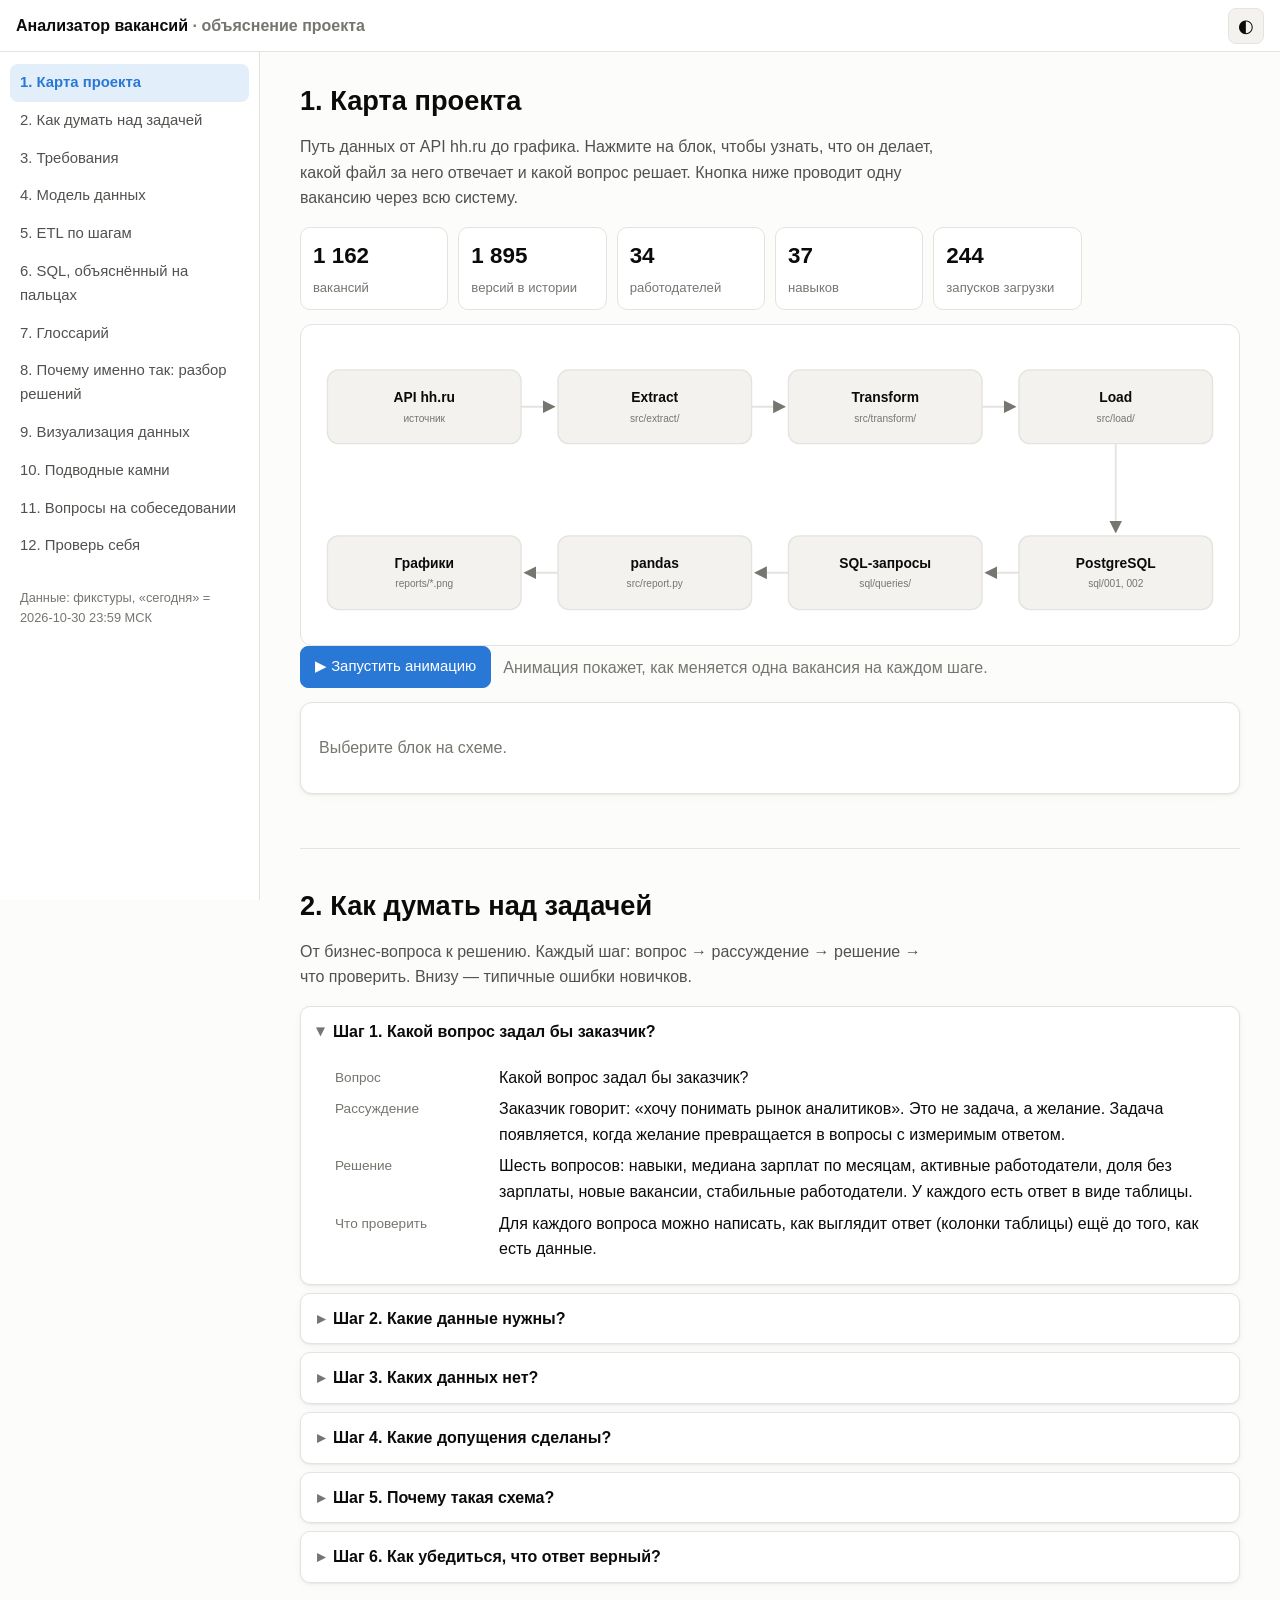
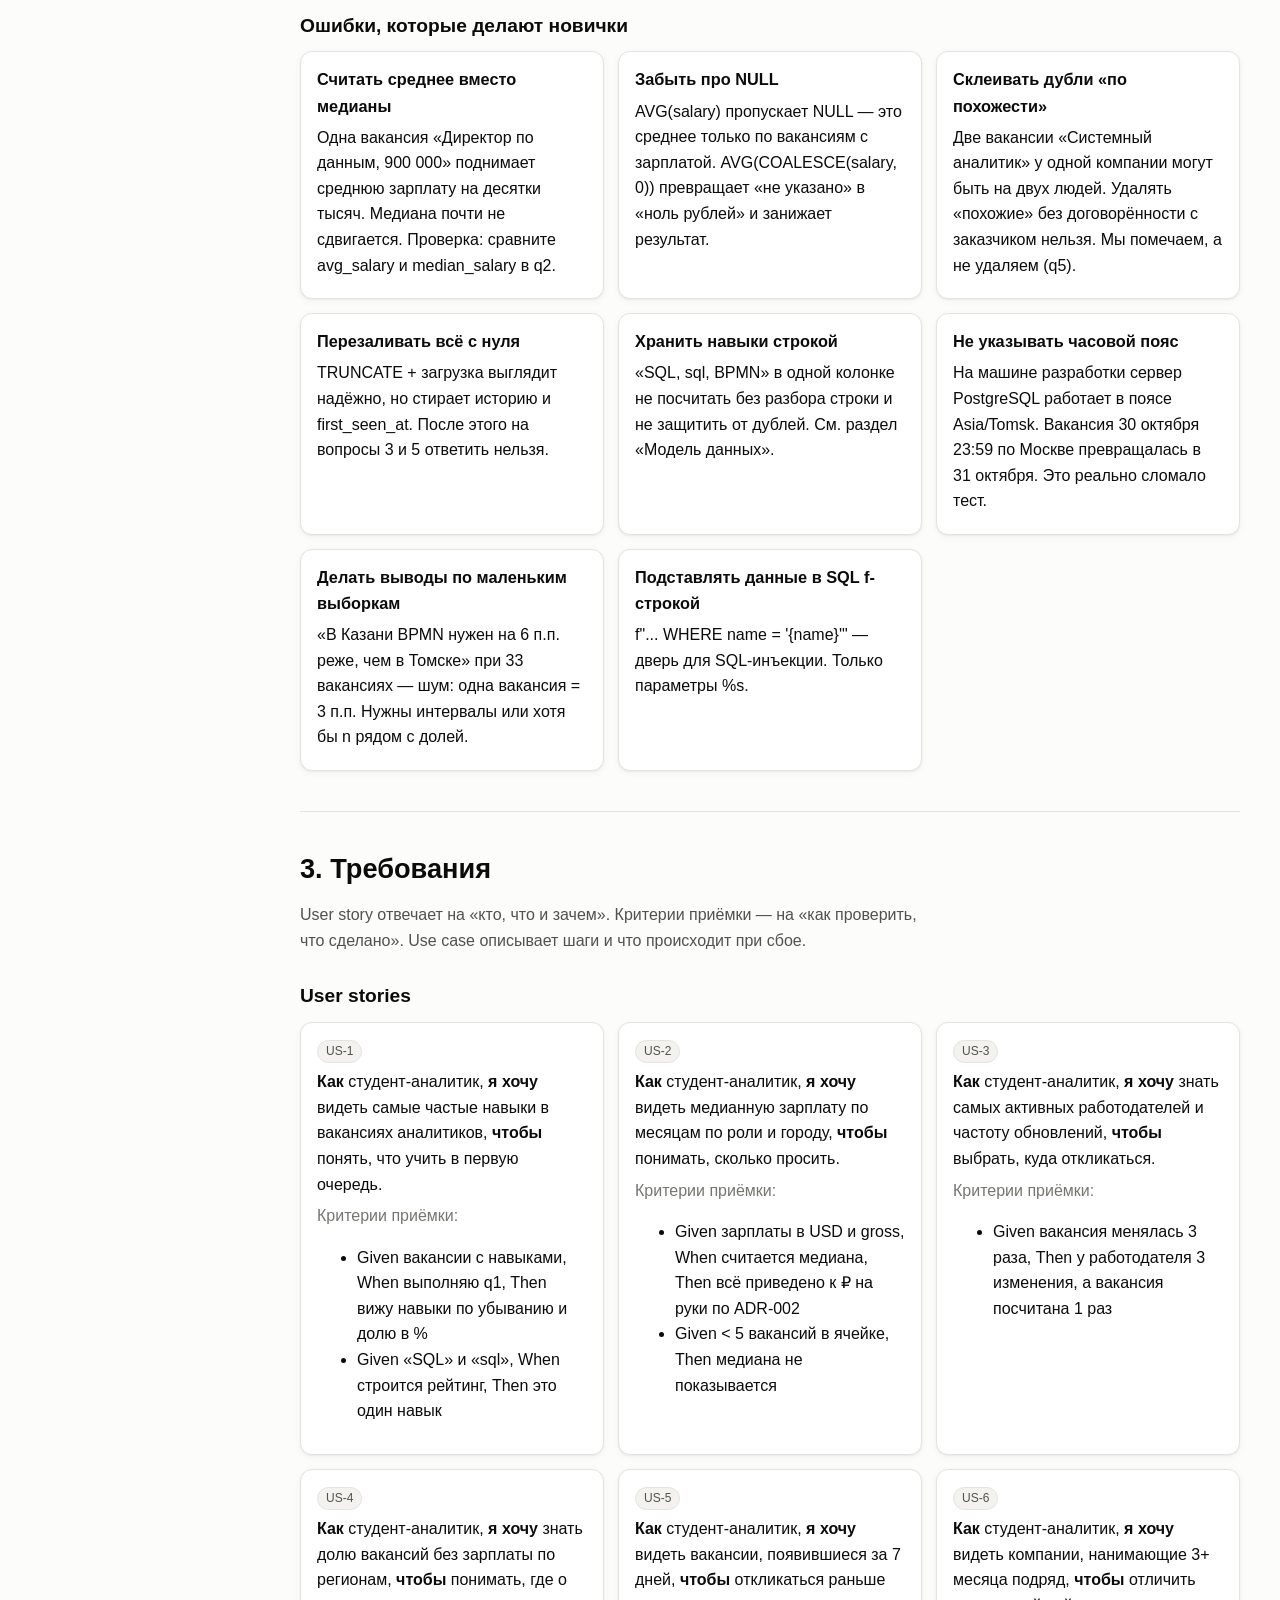
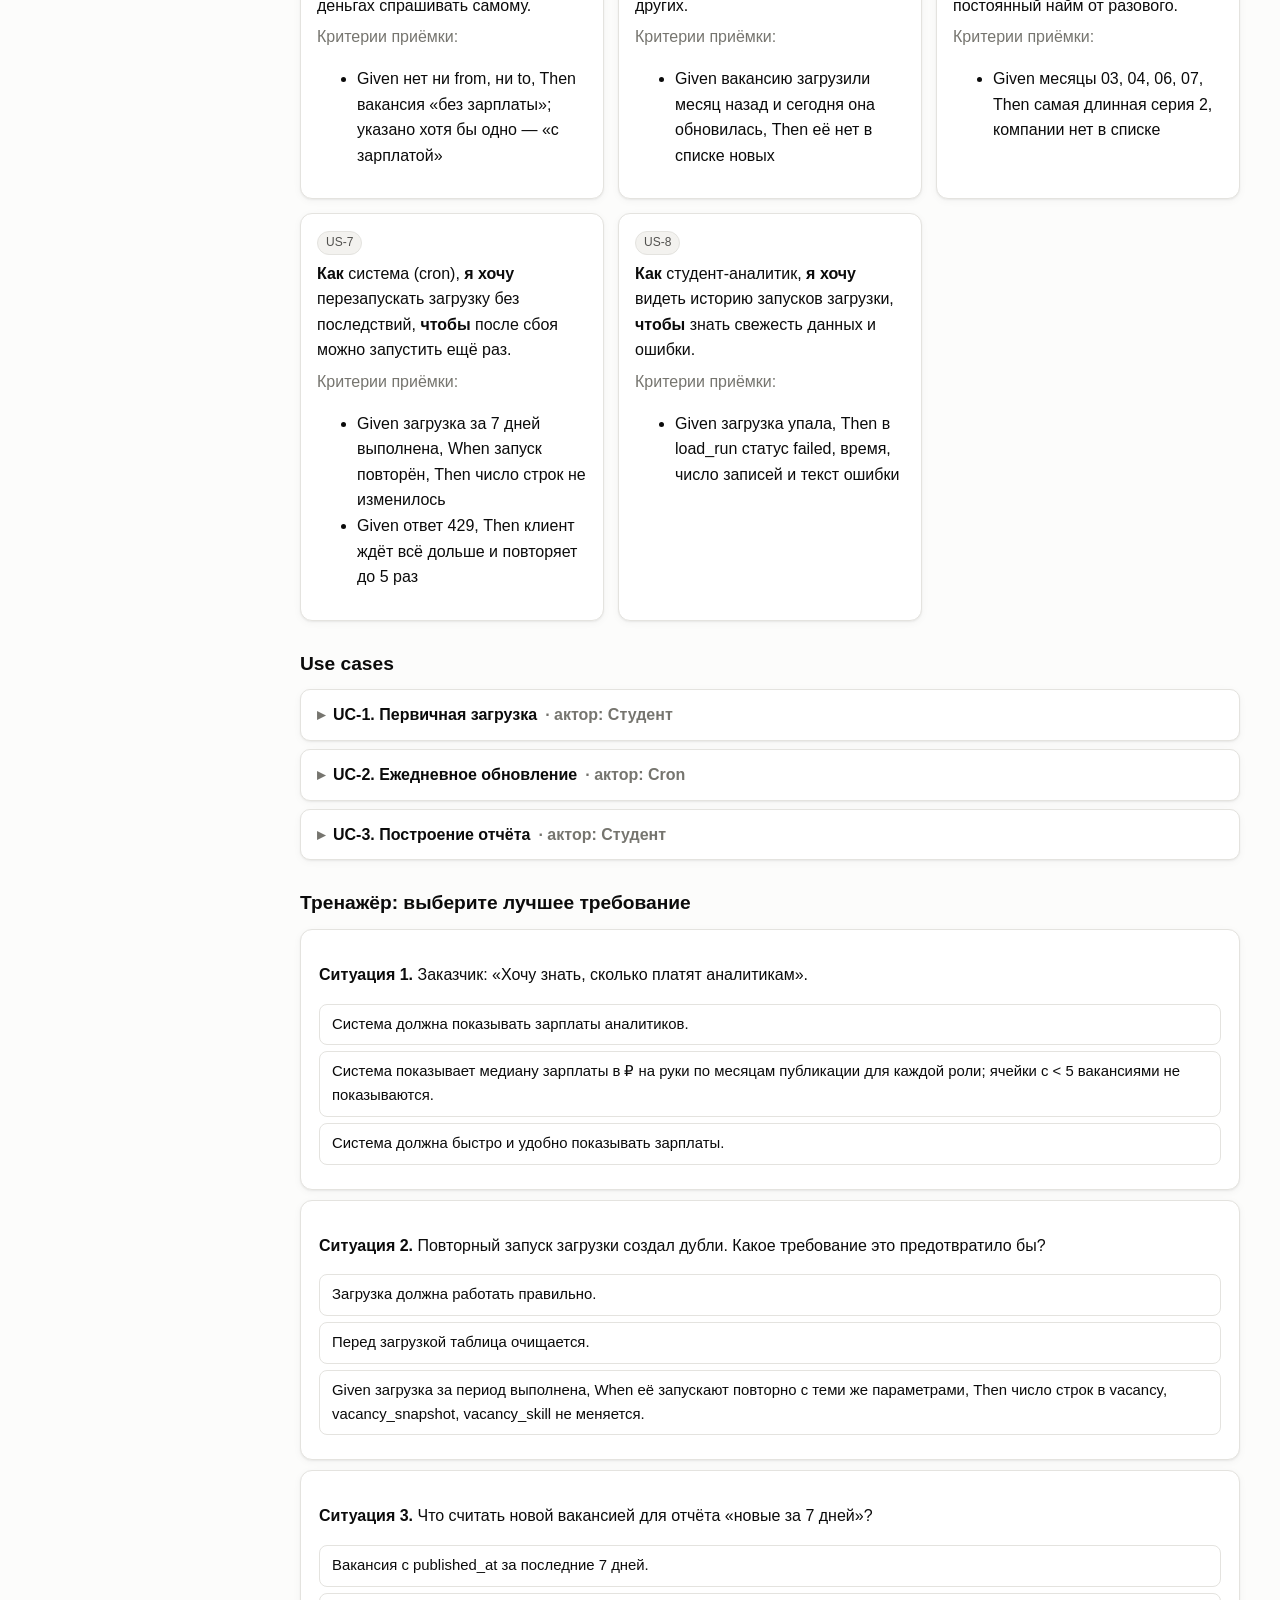
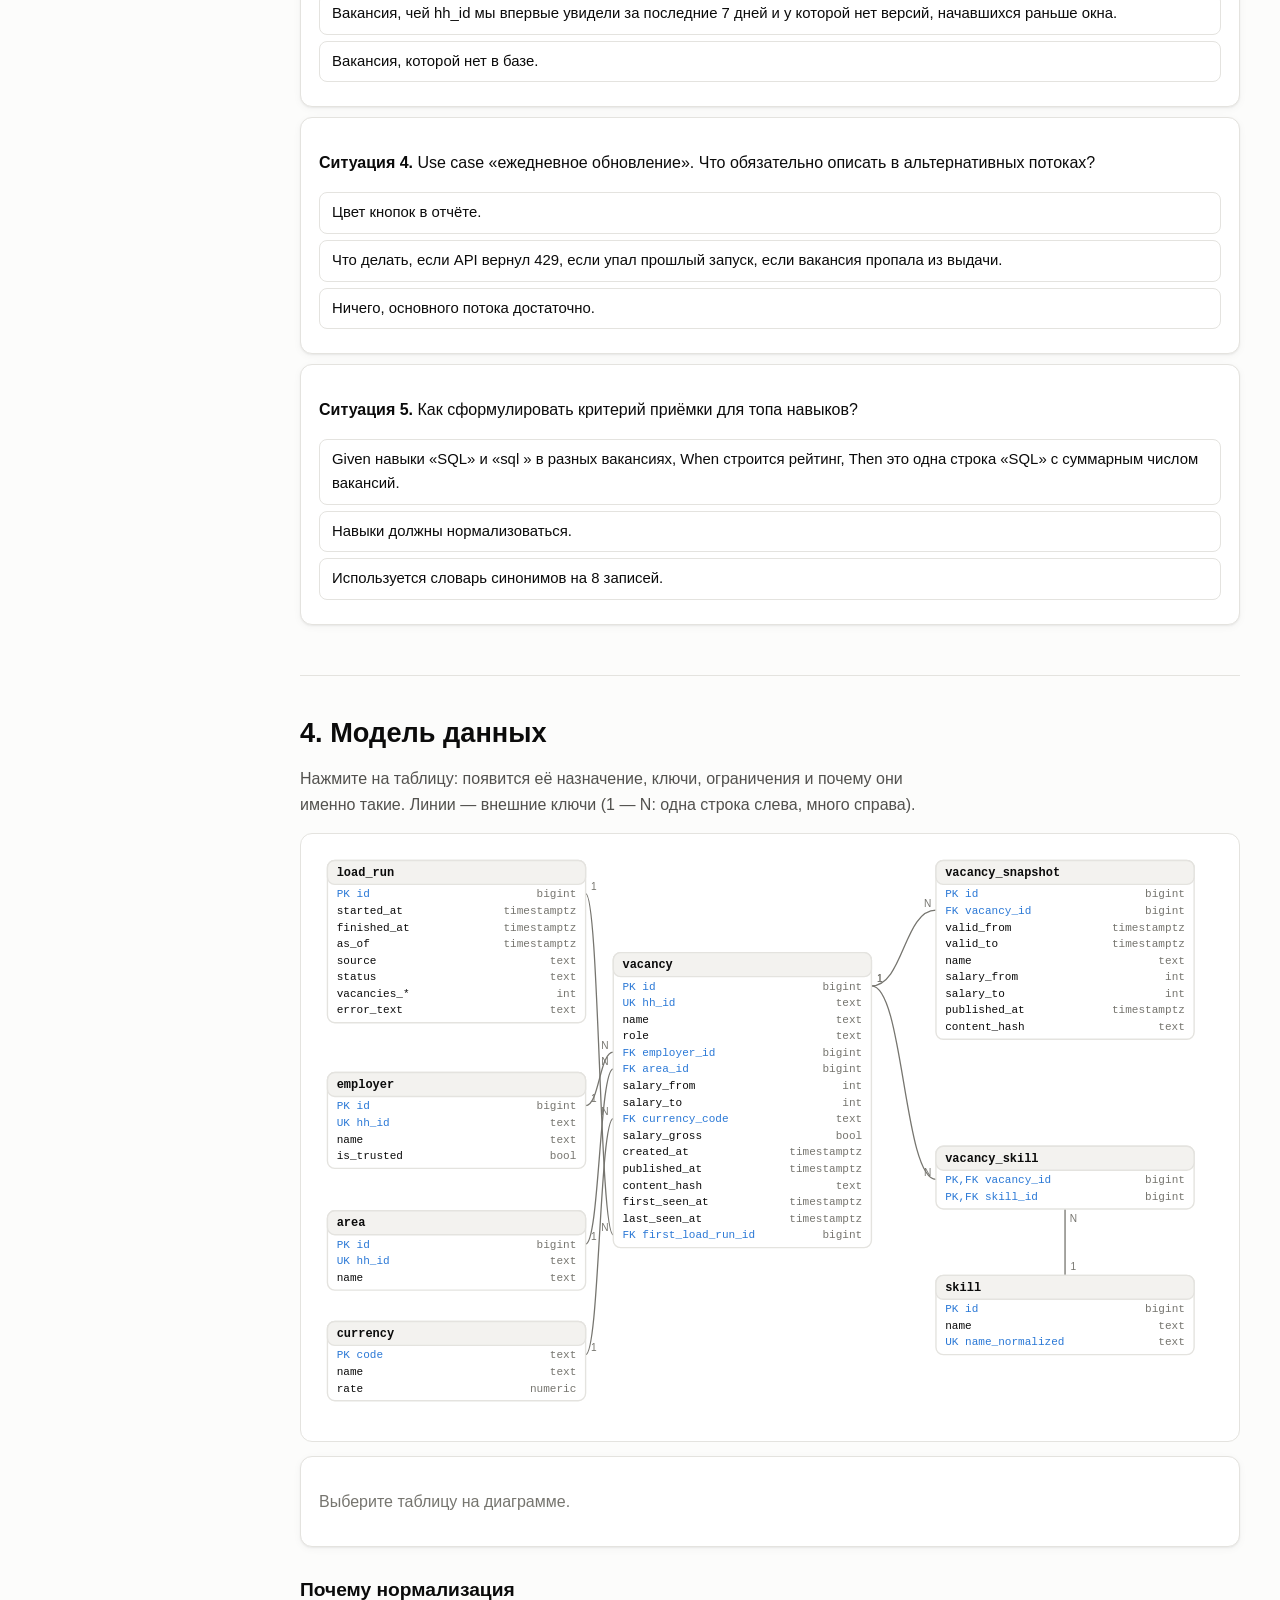
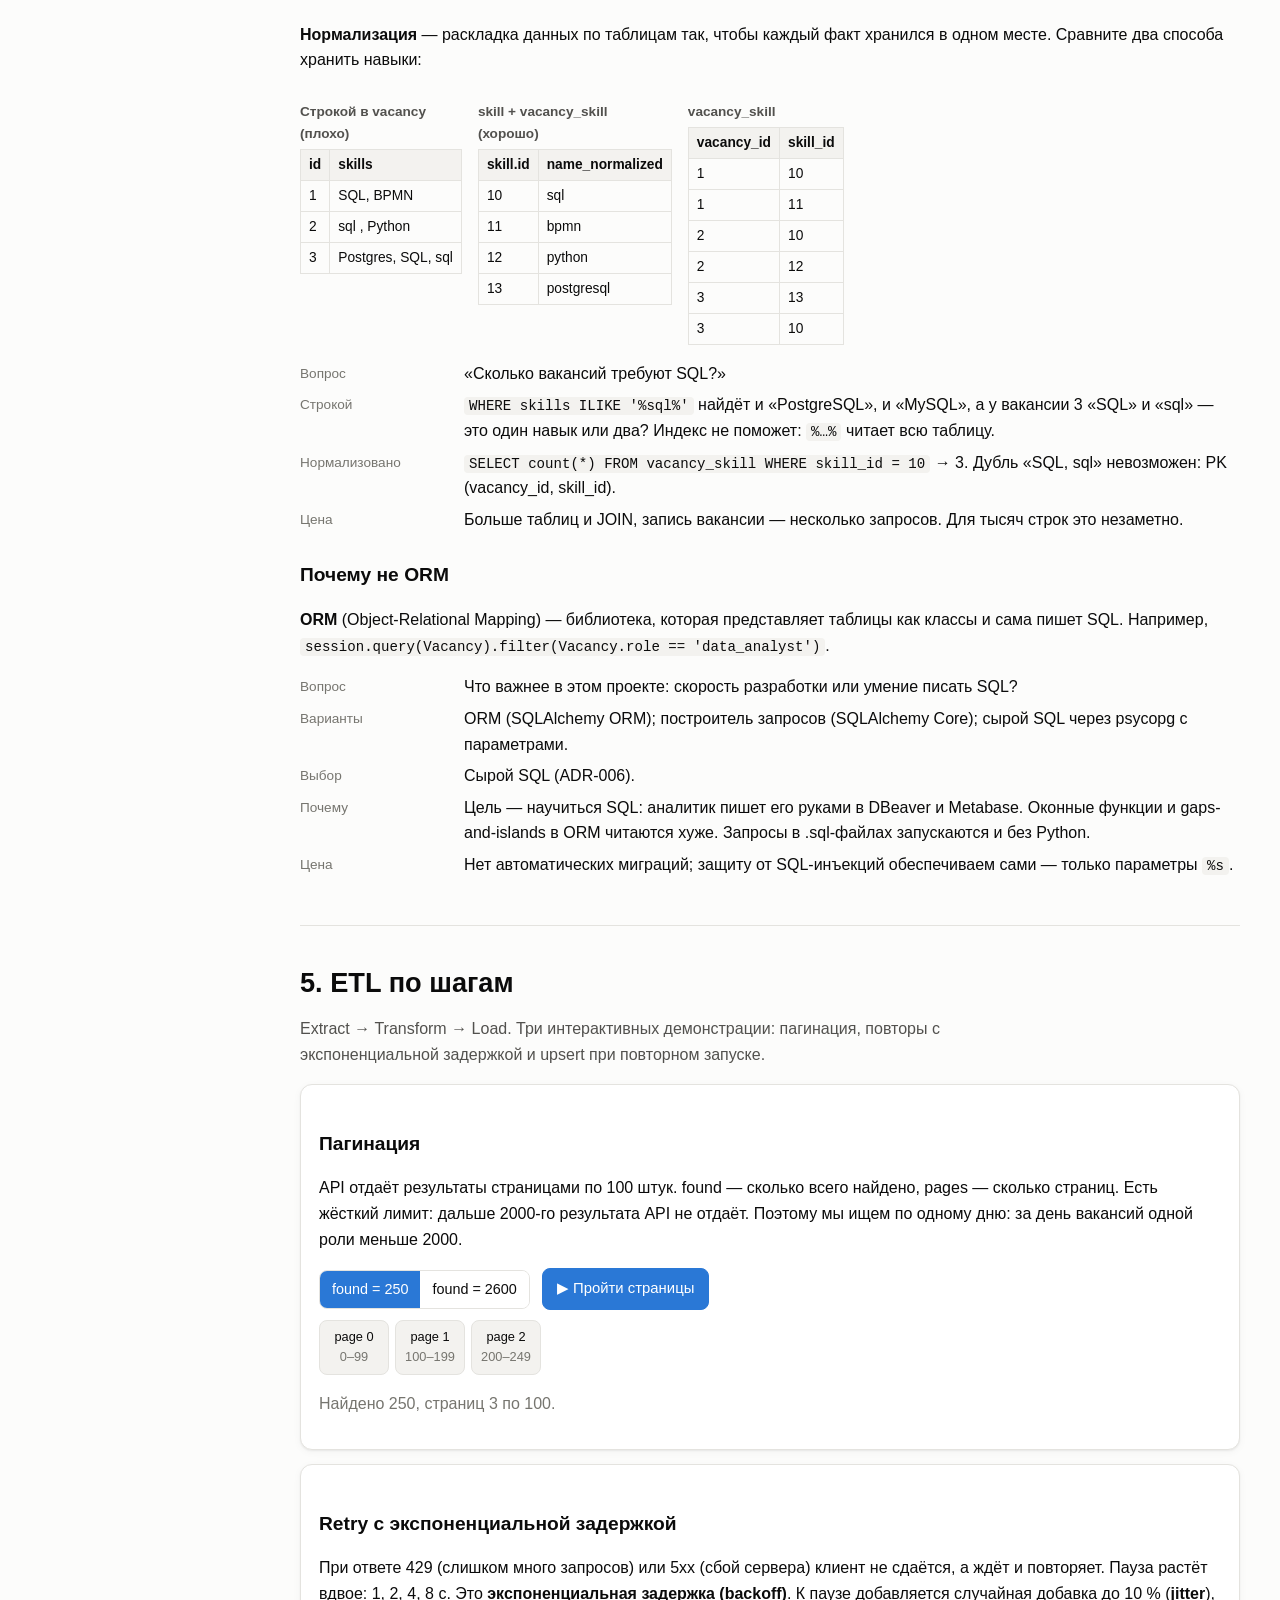
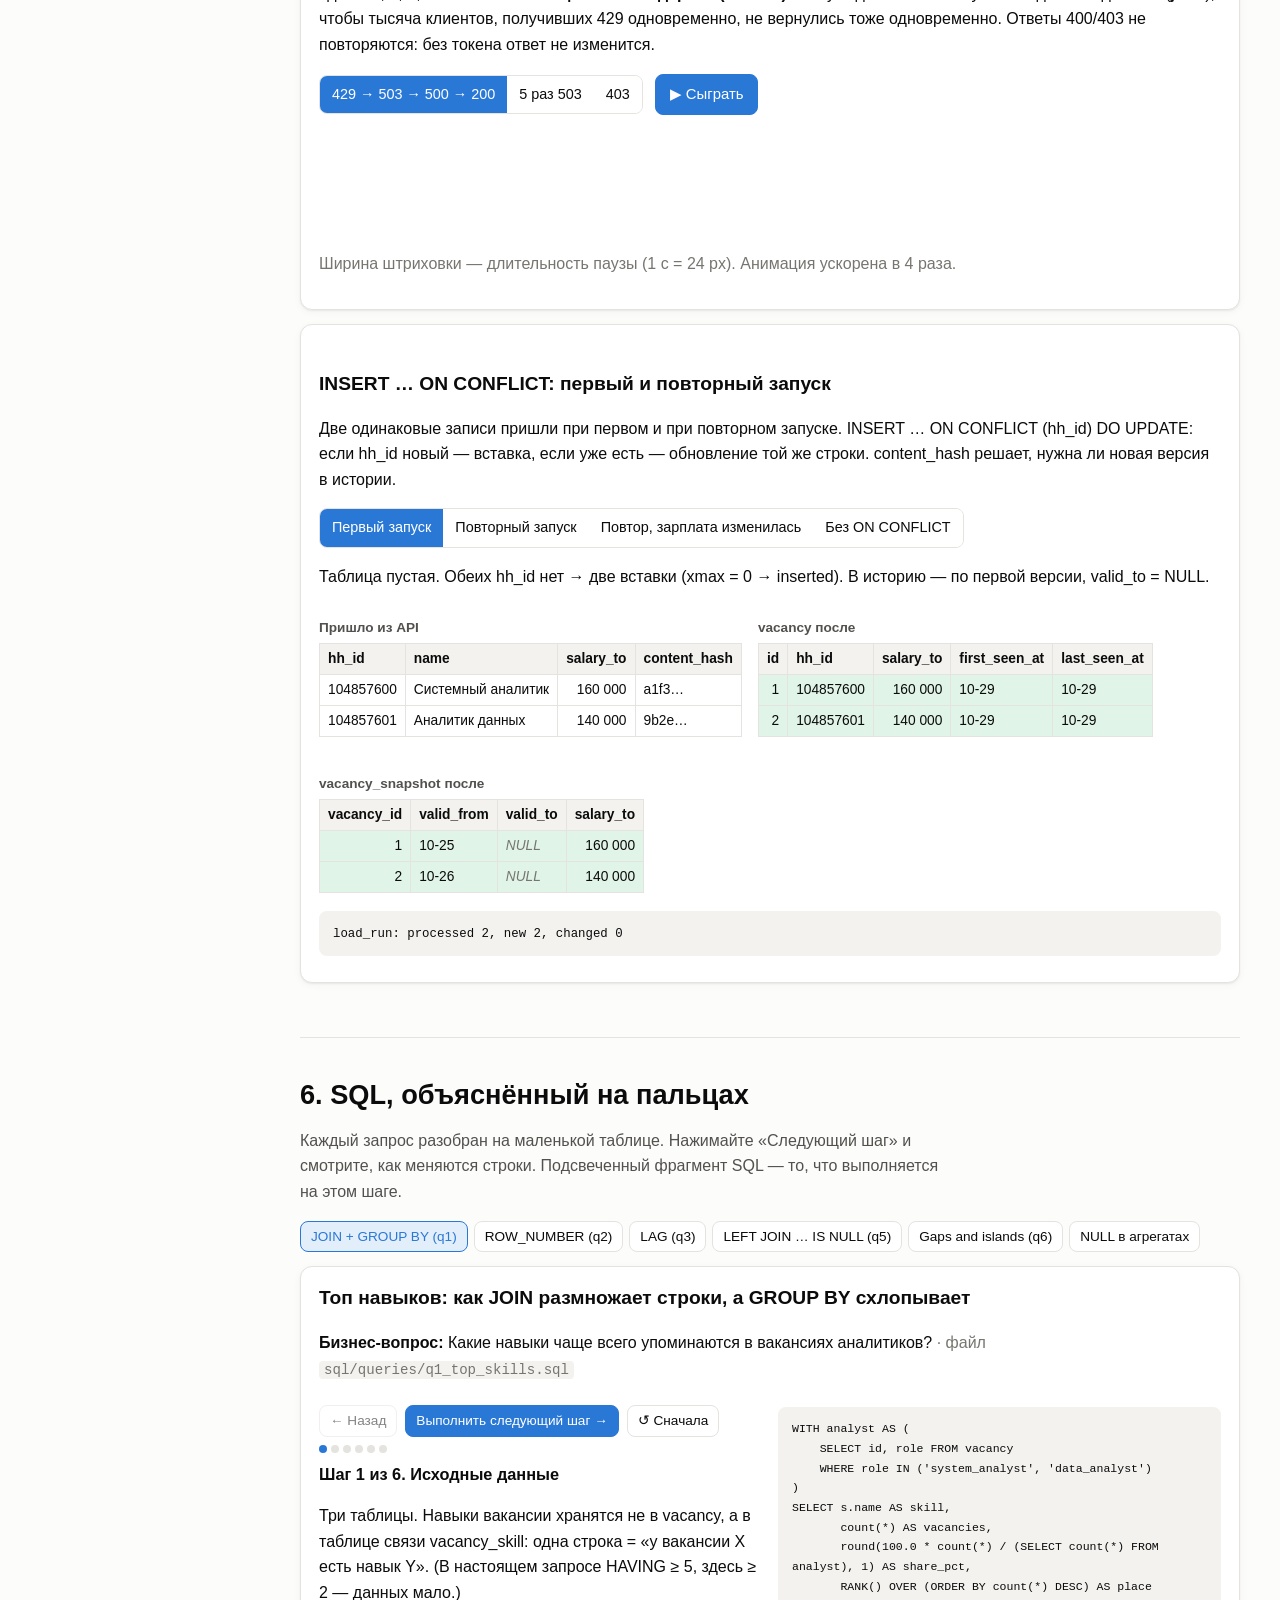
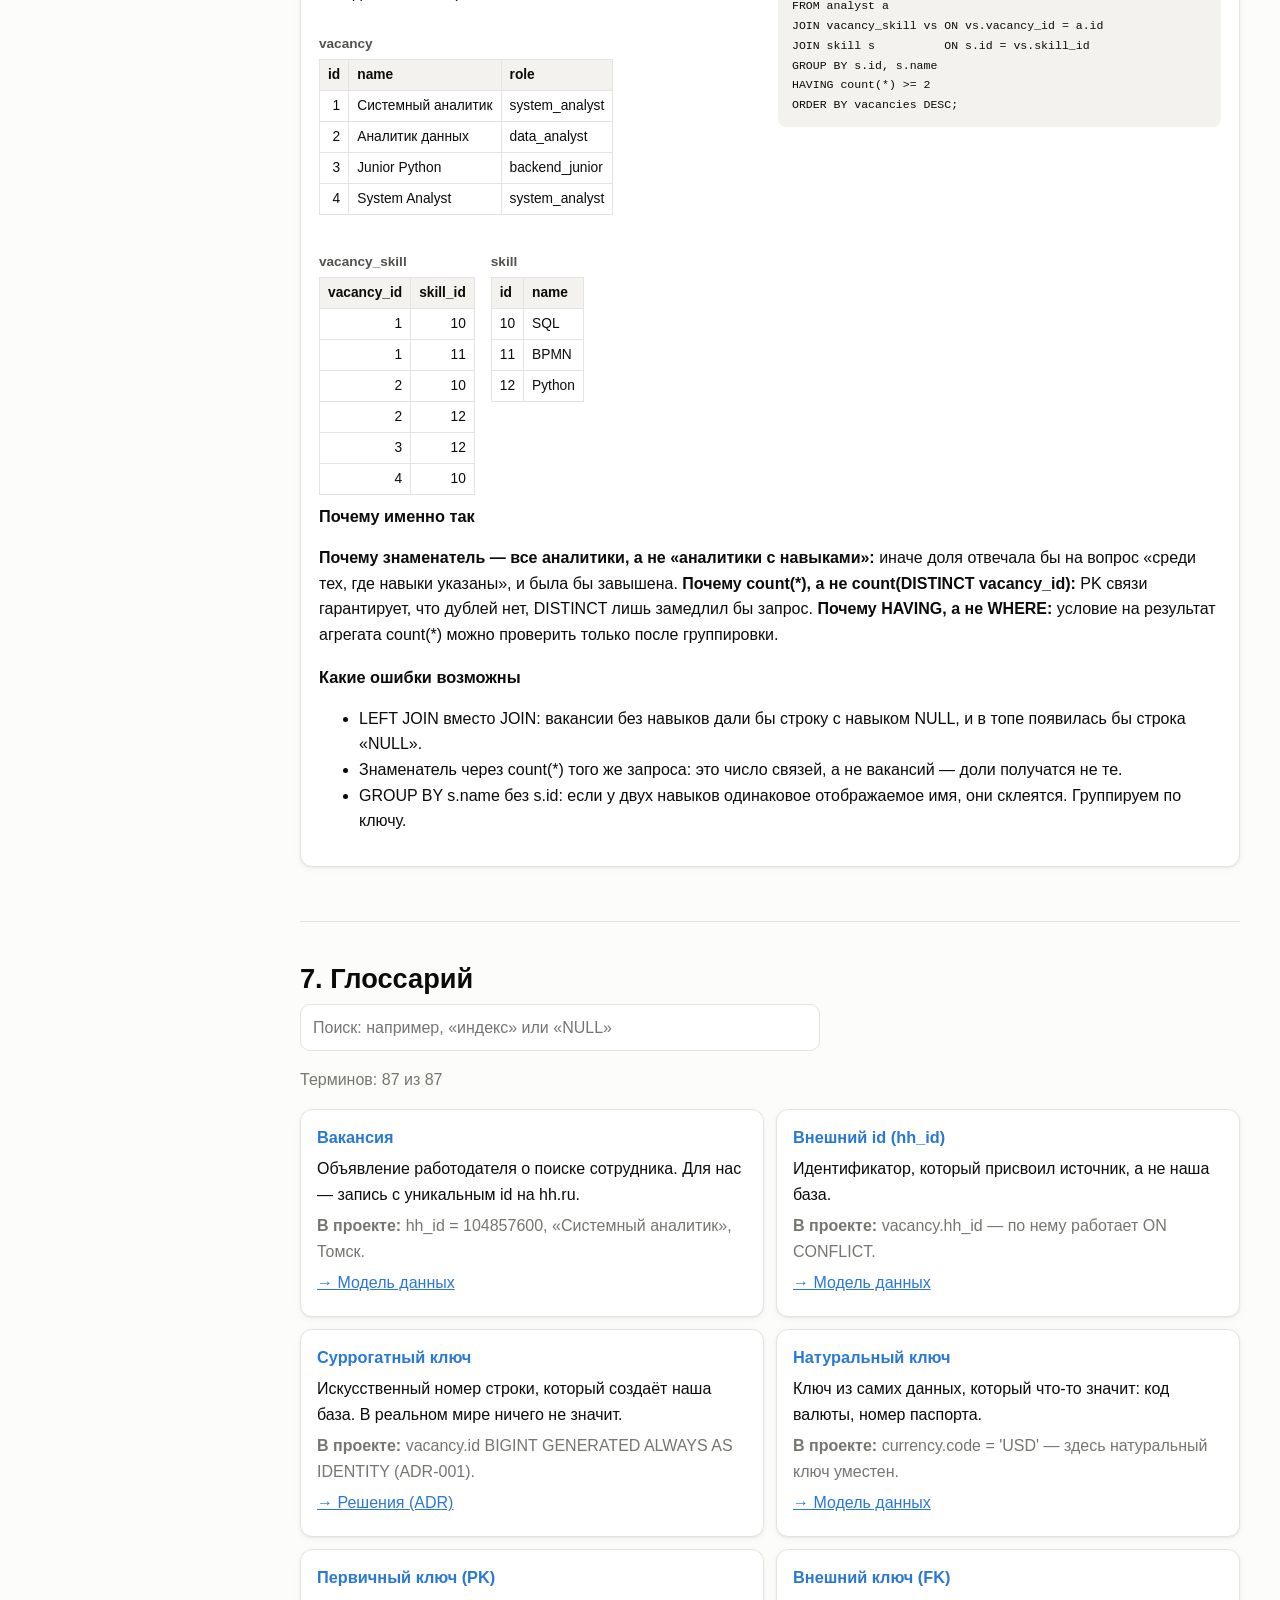
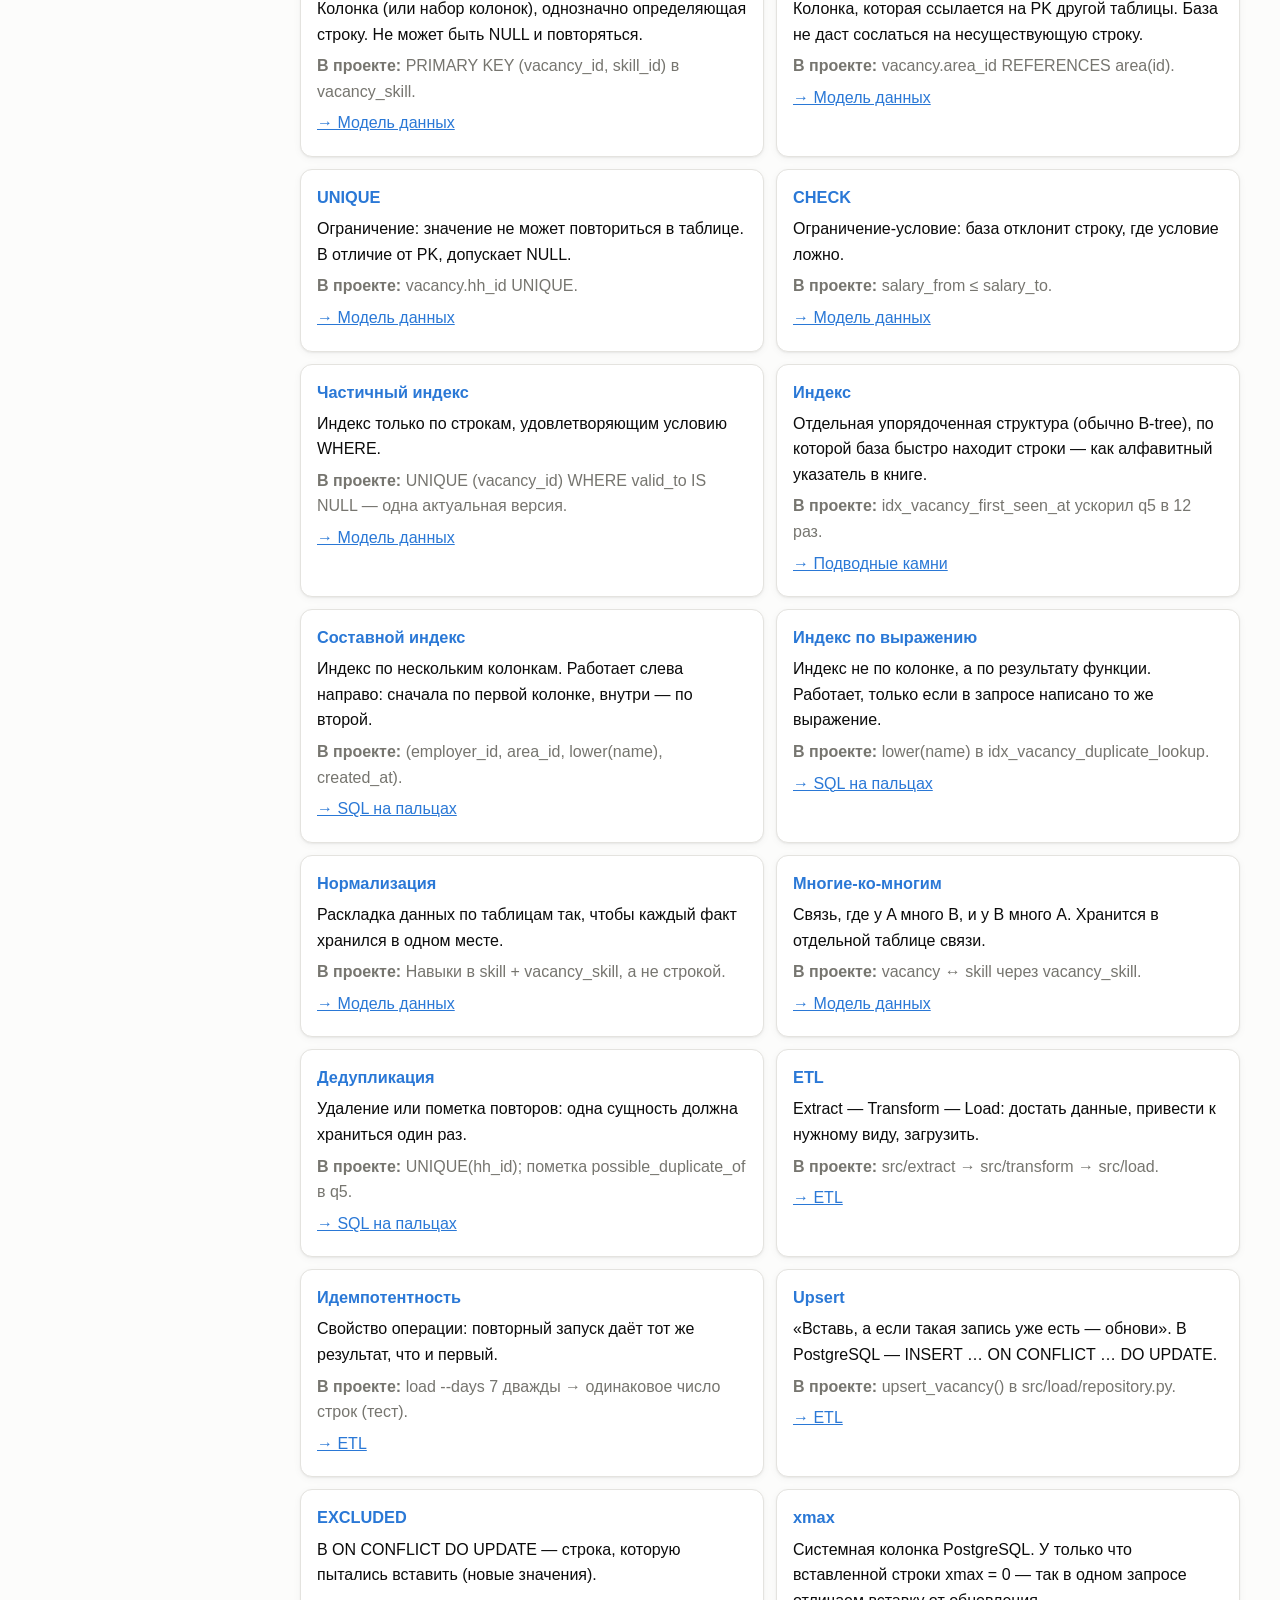
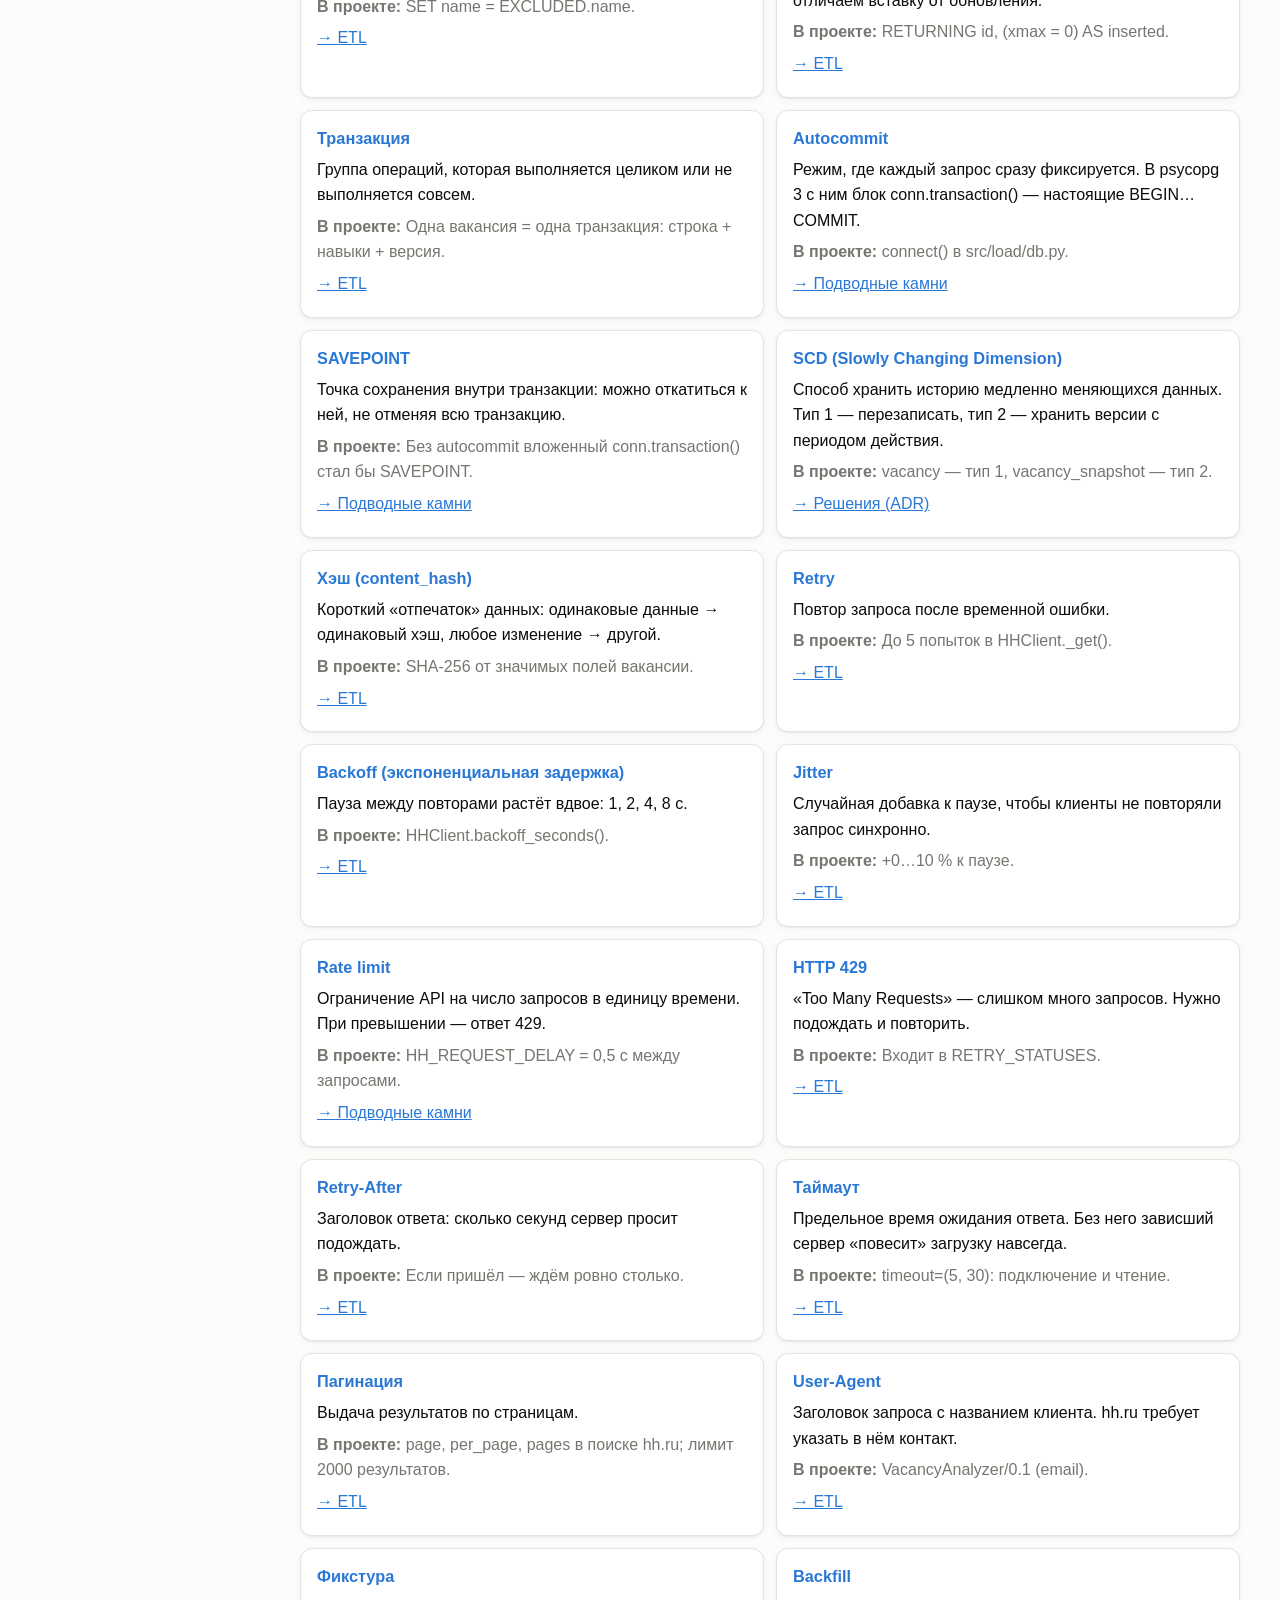
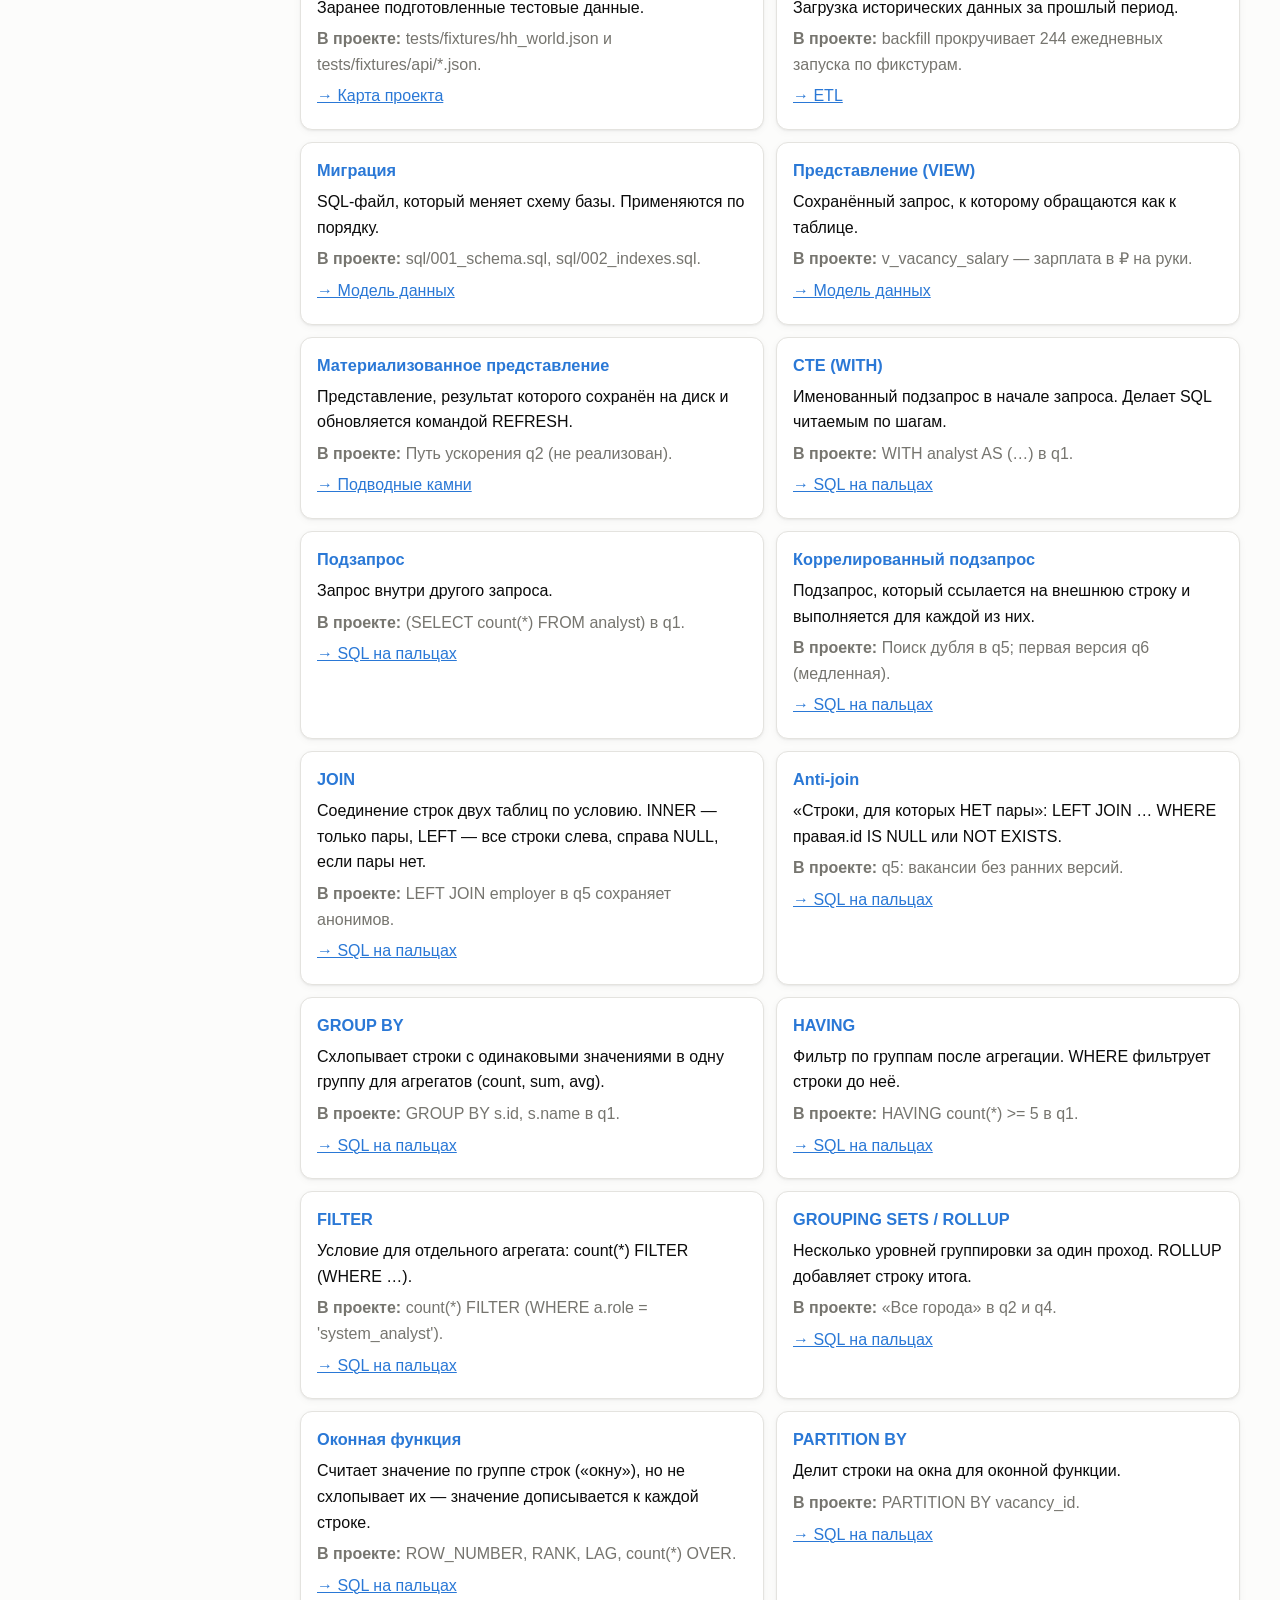
==== index.html @ 85681fe8 "Этап 6: интерактивный сайт-объяснение (12 разделов) и его проверка через Playwright" ====
<!doctype html>
<html lang="ru">
<head>
<meta charset="utf-8">
<meta name="viewport" content="width=device-width, initial-scale=1">
<title>Анализатор вакансий</title>
<meta name="description" content="Интерактивное объяснение учебного проекта: от бизнес-вопроса до SQL и графиков">
<link rel="stylesheet" href="styles.css">
</head>
<body>
<!-- Сайт работает при открытии файла (file://): никаких fetch, модулей и внешних библиотек.
     Скрипты подключены обычными тегами в конце body. -->
<header class="topbar">
  <button class="nav-toggle" id="navToggle" aria-label="Открыть меню" aria-expanded="false">☰</button>
  <div class="brand">Анализатор вакансий <span class="muted">· объяснение проекта</span></div>
  <button class="theme-toggle" id="themeToggle" aria-label="Переключить тему">◐</button>
</header>

<nav class="sidebar" id="sidebar" aria-label="Разделы">
  <ol id="navList"></ol>
  <p class="sidebar-note">Данные: фикстуры, «сегодня» = <span id="asOf">—</span></p>
</nav>

<main id="main">
  <section id="map" class="section">
    <h1>1. Карта проекта</h1>
    <p class="lead">Путь данных от API hh.ru до графика. Нажмите на блок, чтобы узнать, что он делает, какой файл за него отвечает и какой вопрос решает. Кнопка ниже проводит одну вакансию через всю систему.</p>
    <div class="stats" id="stats"></div>
    <div class="map-wrap">
      <svg id="mapSvg" viewBox="0 0 1000 330" role="img" aria-label="Схема потока данных"></svg>
    </div>
    <div class="row gap">
      <button class="btn primary" id="animBtn">▶ Запустить анимацию</button>
      <span class="muted" id="animCaption">Анимация покажет, как меняется одна вакансия на каждом шаге.</span>
    </div>
    <div class="panel" id="mapDetails"><p class="muted">Выберите блок на схеме.</p></div>
  </section>

  <section id="thinking" class="section">
    <h1>2. Как думать над задачей</h1>
    <p class="lead">От бизнес-вопроса к решению. Каждый шаг: вопрос → рассуждение → решение → что проверить. Внизу — типичные ошибки новичков.</p>
    <div id="thinkingSteps"></div>
    <h2>Ошибки, которые делают новички</h2>
    <div id="mistakes" class="cards"></div>
  </section>

  <section id="requirements" class="section">
    <h1>3. Требования</h1>
    <p class="lead">User story отвечает на «кто, что и зачем». Критерии приёмки — на «как проверить, что сделано». Use case описывает шаги и что происходит при сбое.</p>
    <h2>User stories</h2>
    <div id="stories" class="cards"></div>
    <h2>Use cases</h2>
    <div id="usecases"></div>
    <h2>Тренажёр: выберите лучшее требование</h2>
    <div id="reqQuiz"></div>
  </section>

  <section id="model" class="section">
    <h1>4. Модель данных</h1>
    <p class="lead">Нажмите на таблицу: появится её назначение, ключи, ограничения и почему они именно такие. Линии — внешние ключи (1 — N: одна строка слева, много справа).</p>
    <div class="er-wrap"><svg id="erSvg" viewBox="0 0 1000 640" role="img" aria-label="ER-диаграмма"></svg></div>
    <div class="panel" id="erDetails"><p class="muted">Выберите таблицу на диаграмме.</p></div>
    <div id="modelExtra"></div>
  </section>

  <section id="etl" class="section">
    <h1>5. ETL по шагам</h1>
    <p class="lead">Extract → Transform → Load. Три интерактивных демонстрации: пагинация, повторы с экспоненциальной задержкой и upsert при повторном запуске.</p>
    <div id="etlDemos"></div>
  </section>

  <section id="sql" class="section">
    <h1>6. SQL, объяснённый на пальцах</h1>
    <p class="lead">Каждый запрос разобран на маленькой таблице. Нажимайте «Следующий шаг» и смотрите, как меняются строки. Подсвеченный фрагмент SQL — то, что выполняется на этом шаге.</p>
    <div class="tabs" id="sqlTabs" role="tablist"></div>
    <div id="sqlLesson"></div>
  </section>

  <section id="glossary" class="section">
    <h1>7. Глоссарий</h1>
    <input type="search" id="glossarySearch" class="search" placeholder="Поиск: например, «индекс» или «NULL»" aria-label="Поиск по глоссарию">
    <p class="muted" id="glossaryCount"></p>
    <div id="glossaryList" class="glossary"></div>
  </section>

  <section id="decisions" class="section">
    <h1>8. Почему именно так: разбор решений</h1>
    <p class="lead">Все ADR (Architecture Decision Record) проекта. Кнопка «Альтернатива» показывает, что было бы при другом выборе.</p>
    <div id="adrList"></div>
  </section>

  <section id="charts" class="section">
    <h1>9. Визуализация данных</h1>
    <p class="lead">Графики нарисованы вручную в SVG по результатам SQL-запросов (файл <code>data.js</code>). Наведите курсор на элемент, чтобы увидеть точное значение.</p>
    <div id="chartList"></div>
  </section>

  <section id="pitfalls" class="section">
    <h1>10. Подводные камни</h1>
    <p class="lead">Реальные проблемы этого проекта. Для каждой: как бы её обнаружил аналитик, как проверить и что сделано. Отмеченные «встретилось» — случились во время разработки.</p>
    <div id="pitfallList" class="cards"></div>
  </section>

  <section id="interview" class="section">
    <h1>11. Вопросы на собеседовании</h1>
    <p class="lead">Вопросы, которые вероятно зададут по проекту. Сначала ответьте сами вслух, потом раскройте ответ.</p>
    <div class="row gap wrap" id="interviewFilters"></div>
    <div id="interviewList"></div>
  </section>

  <section id="selfcheck" class="section">
    <h1>12. Проверь себя</h1>
    <p class="lead">Три уровня: термины, рассуждения, задачи на SQL. После ответа — объяснение, почему каждый вариант верен или неверен.</p>
    <div class="score" id="quizScore"></div>
    <div id="quizList"></div>
    <h2>Задачи: напишите запрос</h2>
    <div id="taskList"></div>
  </section>

  <footer class="footer muted">Учебный проект. Данные синтетические (scripts/generate_fixtures.py, seed=42), в формате API hh.ru.</footer>
</main>

<div class="tooltip" id="tooltip" role="tooltip" hidden></div>

<script src="data.js"></script>
<script src="content-1.js"></script>
<script src="content-2.js"></script>
<script src="content-3.js"></script>
<script src="app.js"></script>
</body>
</html>
---- styles.css ----
/* Цвета — токены. Тёмная тема — отдельные значения тех же ролей, а не инверсия. */
:root {
  color-scheme: light;
  --bg: #fcfcfb;
  --surface: #ffffff;
  --surface-2: #f3f2ef;
  --border: #e4e3df;
  --text: #0b0b0b;
  --text-2: #52514e;
  --muted: #76756f;
  --accent: #2a78d6;
  --accent-soft: #e3eefb;
  --s1: #2a78d6;  /* системный аналитик */
  --s2: #eb6834;  /* аналитик данных */
  --s3: #1baf7a;  /* junior backend */
  --good: #0f7a3d;
  --good-soft: #e1f4e8;
  --bad: #c0362c;
  --bad-soft: #fbe4e2;
  --warn-soft: #fff3d6;
  --hl-a: #dcebfc;
  --hl-b: #fde3d6;
  --hl-c: #d9f3e8;
  --hl-d: #efe6fb;
  --code-bg: #f3f2ef;
  --shadow: 0 1px 2px rgba(0,0,0,.06), 0 2px 8px rgba(0,0,0,.04);
}
@media (prefers-color-scheme: dark) {
  :root:not([data-theme="light"]) {
    color-scheme: dark;
    --bg: #141413; --surface: #1c1c1b; --surface-2: #262624; --border: #3a3936;
    --text: #f0efec; --text-2: #c3c2b7; --muted: #9a998f;
    --accent: #3987e5; --accent-soft: #1d2f47;
    --s1: #3987e5; --s2: #d95926; --s3: #199e70;
    --good: #4cc27c; --good-soft: #17301f; --bad: #ef6b60; --bad-soft: #3a1c1a; --warn-soft: #3a2f12;
    --hl-a: #1d3350; --hl-b: #47271a; --hl-c: #143a2b; --hl-d: #2f2547;
    --code-bg: #232321; --shadow: none;
  }
}
:root[data-theme="dark"] {
  color-scheme: dark;
  --bg: #141413; --surface: #1c1c1b; --surface-2: #262624; --border: #3a3936;
  --text: #f0efec; --text-2: #c3c2b7; --muted: #9a998f;
  --accent: #3987e5; --accent-soft: #1d2f47;
  --s1: #3987e5; --s2: #d95926; --s3: #199e70;
  --good: #4cc27c; --good-soft: #17301f; --bad: #ef6b60; --bad-soft: #3a1c1a; --warn-soft: #3a2f12;
  --hl-a: #1d3350; --hl-b: #47271a; --hl-c: #143a2b; --hl-d: #2f2547;
  --code-bg: #232321; --shadow: none;
}

* { box-sizing: border-box; }
html { scroll-behavior: smooth; scroll-padding-top: 64px; }
body {
  margin: 0; background: var(--bg); color: var(--text);
  font: 16px/1.6 -apple-system, BlinkMacSystemFont, "Segoe UI", Roboto, "Helvetica Neue", Arial, sans-serif;
}
code, pre { font-family: ui-monospace, "SF Mono", Menlo, Consolas, monospace; font-size: .88em; }
code { background: var(--code-bg); padding: 1px 5px; border-radius: 4px; }
pre { background: var(--code-bg); padding: 12px 14px; border-radius: 8px; overflow-x: auto; line-height: 1.5; margin: 10px 0; }
pre code { background: none; padding: 0; }
a { color: var(--accent); }
h1 { font-size: 1.7rem; line-height: 1.25; margin: 0 0 8px; }
h2 { font-size: 1.2rem; margin: 28px 0 10px; }
h3 { font-size: 1.02rem; margin: 0 0 6px; }
.lead { color: var(--text-2); max-width: 72ch; }
.muted { color: var(--muted); }
.row { display: flex; align-items: center; }
.gap { gap: 12px; }
.wrap { flex-wrap: wrap; }

/* Каркас */
.topbar {
  position: fixed; inset: 0 0 auto 0; height: 52px; z-index: 30;
  display: flex; align-items: center; gap: 12px; padding: 0 16px;
  background: var(--surface); border-bottom: 1px solid var(--border);
}
.brand { font-weight: 650; flex: 1; white-space: nowrap; overflow: hidden; text-overflow: ellipsis; }
.nav-toggle, .theme-toggle {
  border: 1px solid var(--border); background: var(--surface-2); color: var(--text);
  border-radius: 8px; width: 36px; height: 36px; cursor: pointer; font-size: 18px;
}
.nav-toggle { display: none; }
.sidebar {
  position: fixed; top: 52px; bottom: 0; left: 0; width: 260px; overflow-y: auto; z-index: 20;
  background: var(--surface); border-right: 1px solid var(--border); padding: 12px 10px;
}
.sidebar ol { list-style: none; margin: 0; padding: 0; }
.sidebar a {
  display: block; padding: 7px 10px; border-radius: 8px; color: var(--text-2);
  text-decoration: none; font-size: .93rem;
}
.sidebar a:hover { background: var(--surface-2); color: var(--text); }
.sidebar a.active { background: var(--accent-soft); color: var(--accent); font-weight: 600; }
.sidebar-note { font-size: .8rem; color: var(--muted); padding: 10px; }
main { margin-left: 260px; padding: 76px 40px 40px; max-width: 1180px; }
.section { padding: 8px 0 40px; border-bottom: 1px solid var(--border); margin-bottom: 32px; }
.footer { padding: 20px 0; font-size: .85rem; }

@media (max-width: 860px) {
  .nav-toggle { display: inline-block; }
  .sidebar { transform: translateX(-100%); transition: transform .2s; width: 280px; box-shadow: var(--shadow); }
  .sidebar.open { transform: none; }
  main { margin-left: 0; padding: 72px 16px 32px; }
  h1 { font-size: 1.4rem; }
}

/* Компоненты */
.btn {
  border: 1px solid var(--border); background: var(--surface); color: var(--text);
  border-radius: 8px; padding: 8px 14px; cursor: pointer; font: inherit; font-size: .93rem;
}
.btn:hover { background: var(--surface-2); }
.btn:disabled { opacity: .5; cursor: default; }
.btn.primary { background: var(--accent); border-color: var(--accent); color: #fff; }
.btn.primary:hover { filter: brightness(1.08); }
.btn.small { padding: 4px 10px; font-size: .85rem; }
.btn.active { background: var(--accent-soft); border-color: var(--accent); color: var(--accent); }
.panel {
  background: var(--surface); border: 1px solid var(--border); border-radius: 12px;
  padding: 16px 18px; margin: 14px 0; box-shadow: var(--shadow);
}
.cards { display: grid; grid-template-columns: repeat(auto-fill, minmax(300px, 1fr)); gap: 14px; }
.card {
  background: var(--surface); border: 1px solid var(--border); border-radius: 12px;
  padding: 14px 16px; box-shadow: var(--shadow); min-width: 0;
}
.card p { margin: 6px 0; }
.tag {
  display: inline-block; font-size: .75rem; padding: 1px 8px; border-radius: 99px;
  background: var(--surface-2); color: var(--text-2); margin-right: 4px; border: 1px solid var(--border);
}
.tag.trap { background: var(--bad-soft); color: var(--bad); border-color: transparent; }
.tag.met { background: var(--warn-soft); color: var(--text); border-color: transparent; }
.stats { display: grid; grid-template-columns: repeat(auto-fill, minmax(140px, 1fr)); gap: 10px; margin: 14px 0; }
.stat { background: var(--surface); border: 1px solid var(--border); border-radius: 10px; padding: 10px 12px; }
.stat b { display: block; font-size: 1.4rem; }
.stat span { color: var(--muted); font-size: .82rem; }

/* «Вопрос → варианты → выбор → почему» */
.qvcw { display: grid; grid-template-columns: 150px 1fr; gap: 6px 14px; margin: 8px 0; }
.qvcw dt { color: var(--muted); font-size: .85rem; padding-top: 2px; }
.qvcw dd { margin: 0; }
@media (max-width: 600px) { .qvcw { grid-template-columns: 1fr; } .qvcw dt { padding-top: 6px; } }

details.acc {
  background: var(--surface); border: 1px solid var(--border); border-radius: 10px;
  margin: 8px 0; box-shadow: var(--shadow);
}
details.acc > summary {
  cursor: pointer; padding: 12px 16px; font-weight: 600; list-style: none; display: flex; gap: 8px; align-items: baseline;
}
details.acc > summary::-webkit-details-marker { display: none; }
details.acc > summary::before { content: "▸"; color: var(--muted); transition: transform .15s; }
details.acc[open] > summary::before { transform: rotate(90deg); }
details.acc > .acc-body { padding: 0 16px 14px 34px; }

/* Схемы */
.map-wrap, .er-wrap { background: var(--surface); border: 1px solid var(--border); border-radius: 12px; padding: 8px; overflow-x: auto; }
.map-wrap svg { min-width: 640px; width: 100%; height: auto; display: block; }
.er-wrap svg { min-width: 760px; width: 100%; height: auto; display: block; }
.node rect { fill: var(--surface-2); stroke: var(--border); stroke-width: 1.5; transition: fill .15s; }
.node text { fill: var(--text); font-size: 15px; font-weight: 600; pointer-events: none; }
.node .sub { fill: var(--muted); font-size: 11px; font-weight: 400; }
.node { cursor: pointer; }
.node:hover rect, .node:focus rect { stroke: var(--accent); }
.node.active rect { fill: var(--accent-soft); stroke: var(--accent); stroke-width: 2; }
.node.pulse rect { fill: var(--accent-soft); stroke: var(--accent); }
.edge { stroke: var(--border); stroke-width: 2; fill: none; }
.edge-arrow { fill: var(--muted); }
.packet { fill: var(--s2); stroke: var(--surface); stroke-width: 2; }
.er-table rect.body { fill: var(--surface); stroke: var(--border); stroke-width: 1.5; }
.er-table rect.head { fill: var(--surface-2); stroke: var(--border); stroke-width: 1.5; }
.er-table text { fill: var(--text); font-size: 12px; font-family: ui-monospace, Menlo, monospace; }
.er-table text.title { font-weight: 700; font-size: 13px; }
.er-table text.key { fill: var(--accent); }
.er-table text.type { fill: var(--muted); }
.er-table { cursor: pointer; }
.er-table:hover rect.head, .er-table.active rect.head { fill: var(--accent-soft); stroke: var(--accent); }
.er-table.active rect.body { stroke: var(--accent); }
.er-link { stroke: var(--muted); stroke-width: 1.4; fill: none; }
.er-link.active { stroke: var(--accent); stroke-width: 2.4; }
.er-card { fill: var(--muted); font-size: 11px; }

/* Таблицы данных */
.tbl-wrap { overflow-x: auto; margin: 8px 0; }
table.data { border-collapse: collapse; font-size: .86rem; min-width: 100%; }
table.data caption { text-align: left; font-weight: 600; padding: 4px 0; color: var(--text-2); font-size: .85rem; }
table.data th, table.data td { border: 1px solid var(--border); padding: 4px 8px; text-align: left; white-space: nowrap; }
table.data th { background: var(--surface-2); font-weight: 600; }
table.data td.num { text-align: right; font-variant-numeric: tabular-nums; }
table.data td.null { color: var(--muted); font-style: italic; }
tr.hl-a td { background: var(--hl-a); }
tr.hl-b td { background: var(--hl-b); }
tr.hl-c td { background: var(--hl-c); }
tr.hl-d td { background: var(--hl-d); }
tr.dim td { opacity: .35; text-decoration: line-through; }
tr.new td { background: var(--good-soft); }
tr.upd td { background: var(--warn-soft); }
td.cell-hl { outline: 2px solid var(--accent); outline-offset: -2px; font-weight: 700; }
.tables-row { display: flex; gap: 16px; flex-wrap: wrap; align-items: flex-start; }
.tables-row > .tbl-wrap { flex: 0 1 auto; }

/* SQL-уроки */
.tabs { display: flex; flex-wrap: wrap; gap: 6px; margin: 10px 0 14px; }
.lesson-grid { display: grid; grid-template-columns: minmax(0, 1fr) minmax(0, 1fr); gap: 16px; }
@media (max-width: 1000px) { .lesson-grid { grid-template-columns: minmax(0, 1fr); } }
.sql-code .mark { background: var(--warn-soft); outline: 1px solid var(--s4, #eda100); border-radius: 3px; }
.stepper { display: flex; align-items: center; gap: 8px; flex-wrap: wrap; margin: 8px 0; }
.step-dots { display: flex; gap: 4px; }
.step-dots span { width: 8px; height: 8px; border-radius: 50%; background: var(--border); }
.step-dots span.on { background: var(--accent); }
.step-text { min-height: 3em; }

/* ETL */
.timeline { position: relative; display: flex; gap: 6px; align-items: flex-end; min-height: 120px; padding: 10px 0; overflow-x: auto; }
.tl-item { display: flex; flex-direction: column; align-items: center; gap: 4px; font-size: .78rem; flex: 0 0 auto; }
.tl-req { width: 54px; height: 34px; border-radius: 6px; display: grid; place-items: center; font-weight: 700; color: #fff; }
.tl-req.r429, .tl-req.r503, .tl-req.r500 { background: var(--bad); }
.tl-req.r200 { background: var(--good); }
.tl-wait { height: 10px; background: repeating-linear-gradient(45deg, var(--border), var(--border) 4px, transparent 4px, transparent 8px); border-radius: 4px; align-self: center; }
.pages { display: flex; gap: 6px; flex-wrap: wrap; margin: 10px 0; }
.page-box { width: 70px; padding: 6px; border: 1px solid var(--border); border-radius: 8px; text-align: center; font-size: .8rem; background: var(--surface-2); transition: background .2s; }
.page-box.done { background: var(--good-soft); border-color: var(--good); }
.page-box.cur { background: var(--accent-soft); border-color: var(--accent); }
.page-box.cut { background: var(--bad-soft); border-color: var(--bad); }
.seg { display: inline-flex; border: 1px solid var(--border); border-radius: 8px; overflow: hidden; }
.seg button { border: 0; background: var(--surface); color: var(--text); padding: 7px 12px; cursor: pointer; font: inherit; font-size: .9rem; }
.seg button.on { background: var(--accent); color: #fff; }

/* Глоссарий */
.search { width: 100%; max-width: 520px; padding: 10px 12px; border-radius: 10px; border: 1px solid var(--border); background: var(--surface); color: var(--text); font: inherit; }
.glossary { display: grid; grid-template-columns: repeat(auto-fill, minmax(320px, 1fr)); gap: 12px; margin-top: 10px; }
.glossary .card h3 { color: var(--accent); }
.glossary mark { background: var(--warn-soft); color: inherit; }

/* Тесты */
.quiz { margin: 10px 0; }
.quiz .opts { display: grid; gap: 6px; margin: 8px 0; }
.quiz .opt {
  text-align: left; border: 1px solid var(--border); background: var(--surface); color: var(--text);
  border-radius: 8px; padding: 8px 12px; cursor: pointer; font: inherit; font-size: .93rem;
}
.quiz .opt:hover:not(:disabled) { border-color: var(--accent); }
.quiz .opt.right { background: var(--good-soft); border-color: var(--good); }
.quiz .opt.wrong { background: var(--bad-soft); border-color: var(--bad); }
.quiz .opt:disabled { cursor: default; }
.explain { font-size: .9rem; color: var(--text-2); border-left: 3px solid var(--border); padding-left: 10px; margin: 4px 0; }
.explain.ok { border-color: var(--good); }
.explain.no { border-color: var(--bad); }
.score { position: sticky; top: 60px; z-index: 5; display: inline-block; background: var(--surface); border: 1px solid var(--border); border-radius: 99px; padding: 4px 14px; font-weight: 600; }
.level { font-size: .75rem; text-transform: uppercase; letter-spacing: .04em; color: var(--muted); }

/* Графики */
.chart-card { background: var(--surface); border: 1px solid var(--border); border-radius: 12px; padding: 16px; margin: 16px 0; }
.chart-card svg { width: 100%; height: auto; display: block; overflow: visible; }
.chart-card .axis text, .chart-card text.lbl { fill: var(--text-2); font-size: 11px; }
.chart-card .grid line { stroke: var(--border); stroke-width: 1; }
.chart-card .baseline { stroke: var(--muted); }
.chart-card .hit { fill: transparent; cursor: crosshair; }
.chart-card .bar { fill: var(--s1); }
.chart-card .bar:hover, .chart-card .bar.on { filter: brightness(.85); }
.chart-card .ci { stroke: var(--text); stroke-width: 1.4; }
.chart-card .refline { stroke: var(--muted); stroke-dasharray: 4 4; }
.legend { display: flex; gap: 14px; flex-wrap: wrap; font-size: .85rem; color: var(--text-2); margin: 6px 0; }
.legend i { display: inline-block; width: 12px; height: 12px; border-radius: 3px; margin-right: 6px; vertical-align: -1px; }
.why { display: grid; grid-template-columns: repeat(auto-fit, minmax(220px, 1fr)); gap: 10px; margin-top: 10px; font-size: .9rem; }
.why div { background: var(--surface-2); border-radius: 8px; padding: 8px 10px; }
.why b { display: block; font-size: .78rem; color: var(--muted); font-weight: 600; text-transform: uppercase; letter-spacing: .03em; }
.tooltip {
  position: fixed; z-index: 50; pointer-events: none; background: var(--text); color: var(--bg);
  padding: 6px 9px; border-radius: 6px; font-size: .82rem; max-width: 260px; line-height: 1.4;
}
.view-toggle { float: right; }
.sr-only { position: absolute; width: 1px; height: 1px; overflow: hidden; clip: rect(0 0 0 0); }

/* Узкие экраны: длинные идентификаторы и переключатели переносятся, а не растягивают страницу */
code { overflow-wrap: anywhere; }
pre code { overflow-wrap: normal; }
.seg { flex-wrap: wrap; max-width: 100%; }
.qvcw dd, .qvcw dt { min-width: 0; overflow-wrap: anywhere; }
.chart-card, .panel, .card { min-width: 0; }
/* SQL в уроках переносится по строкам: колонка узкая, горизонтальная прокрутка мешает следить за подсветкой */
.sql-code { white-space: pre-wrap; font-size: .82rem; }
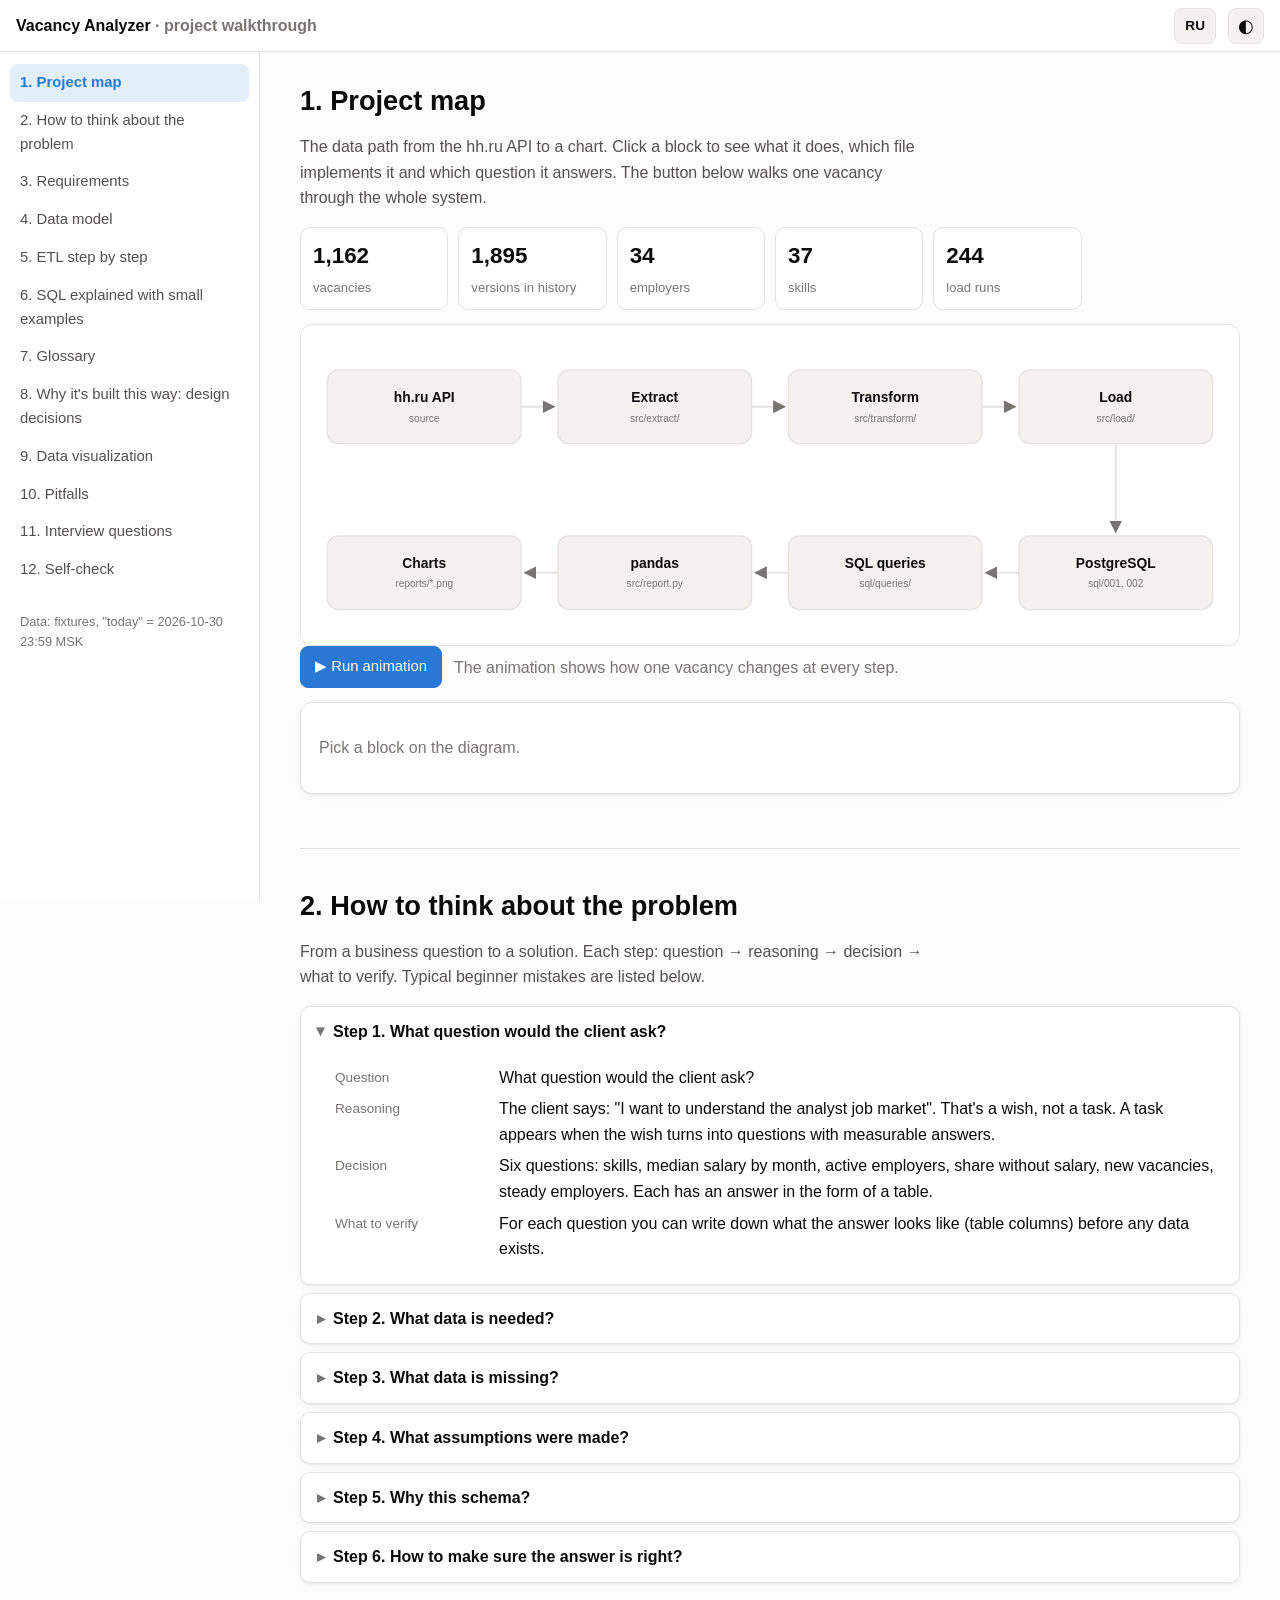
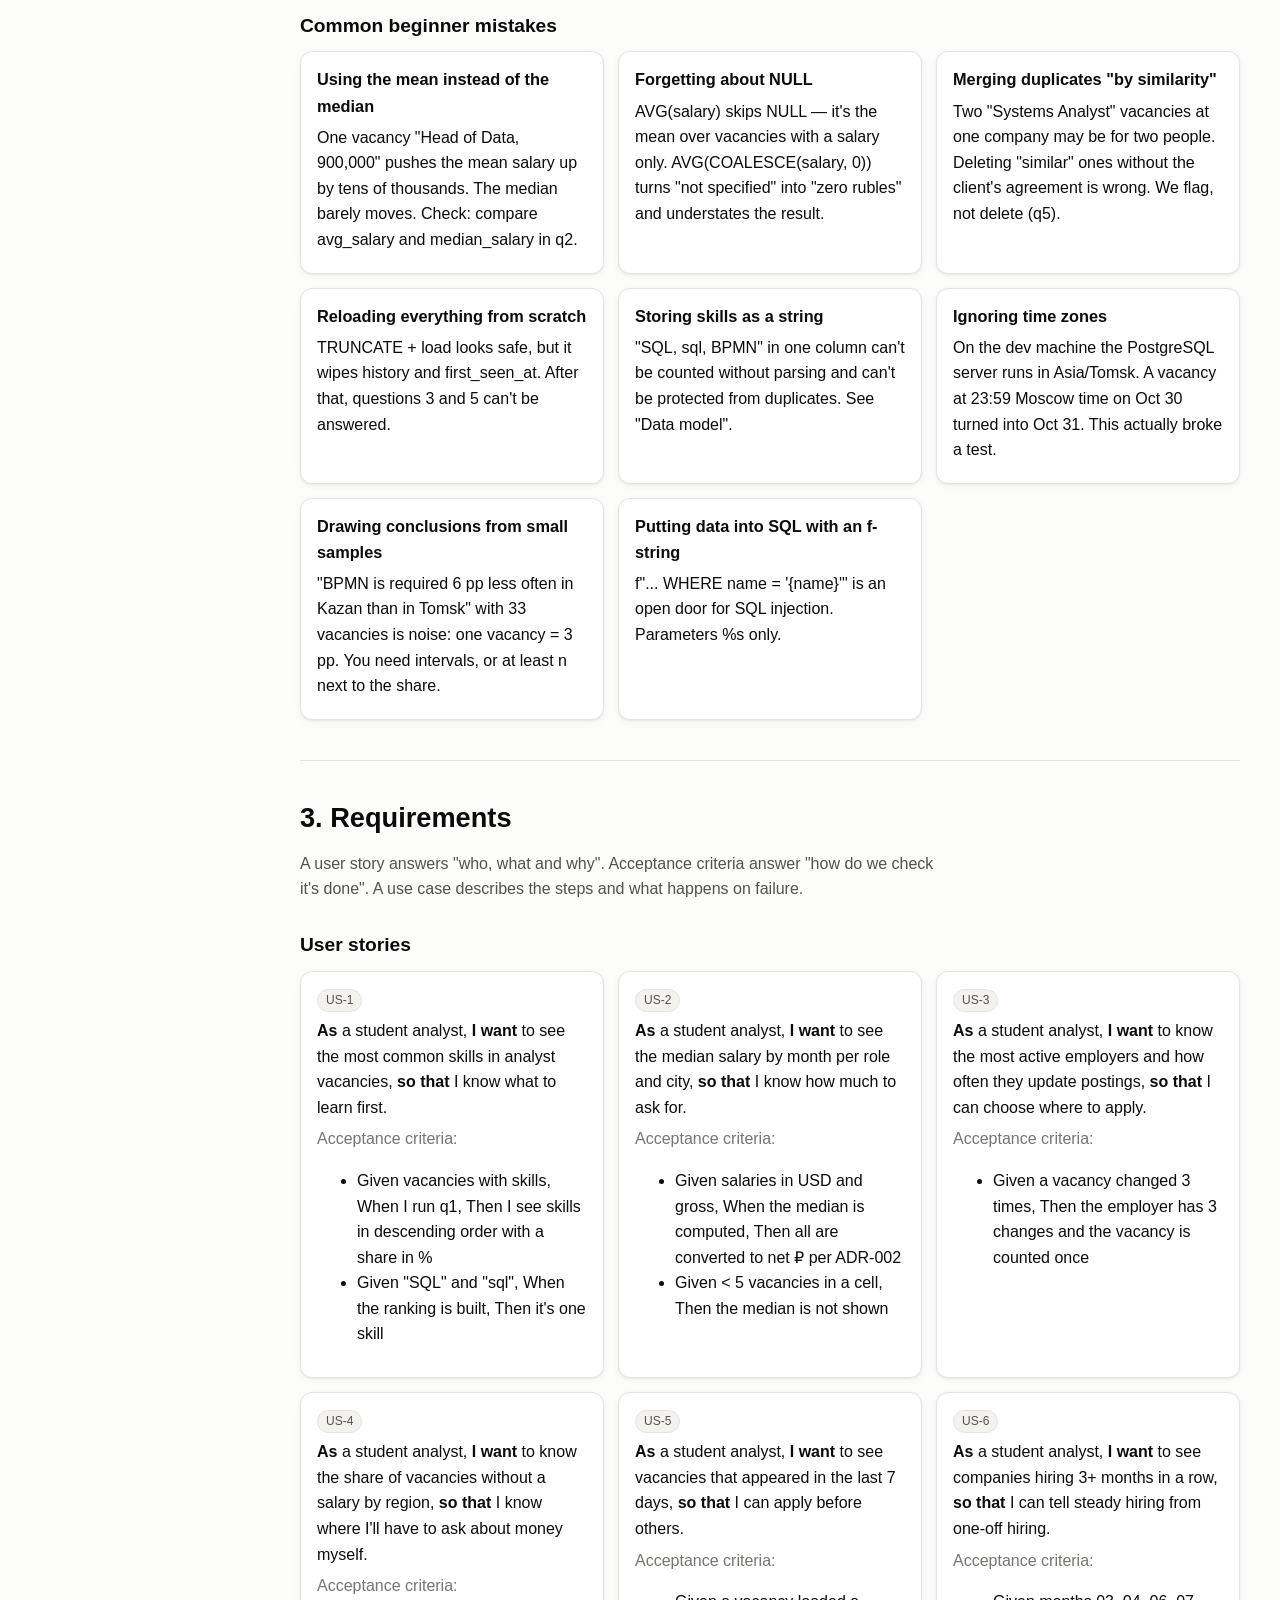
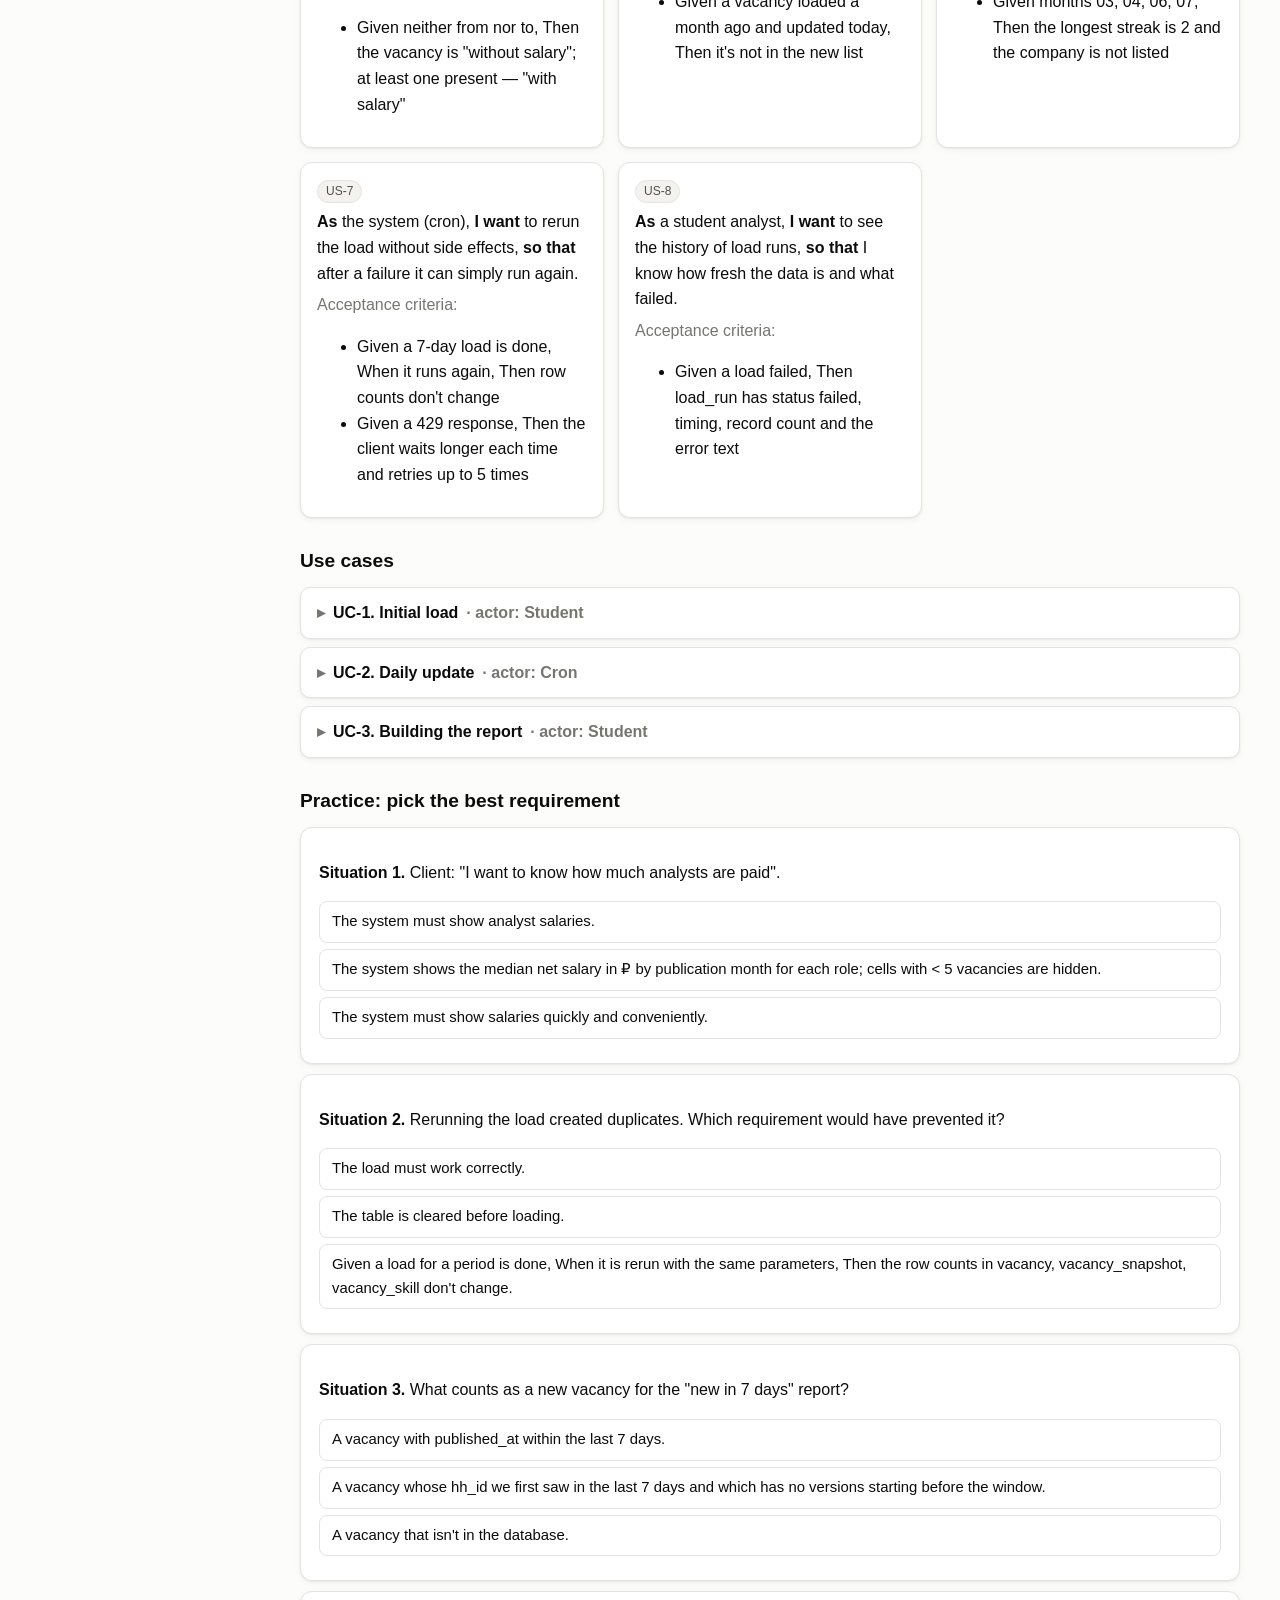
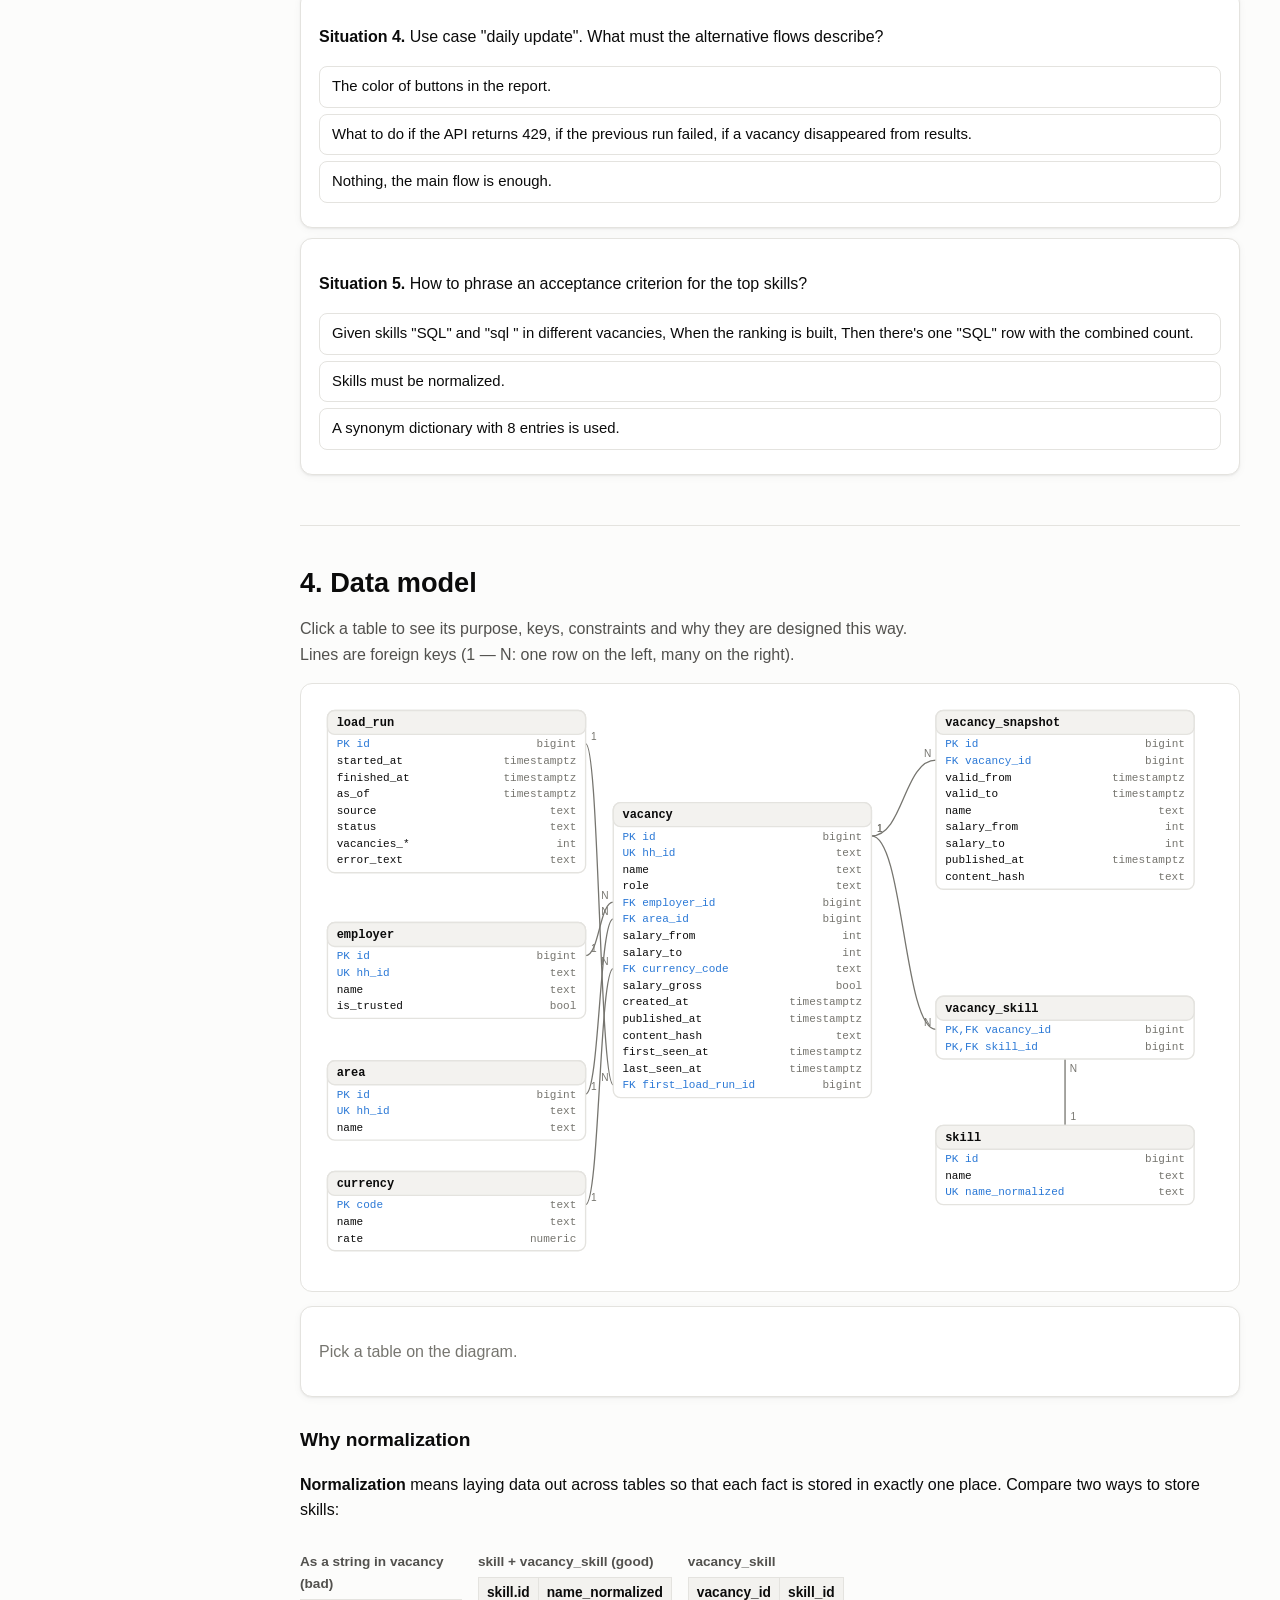
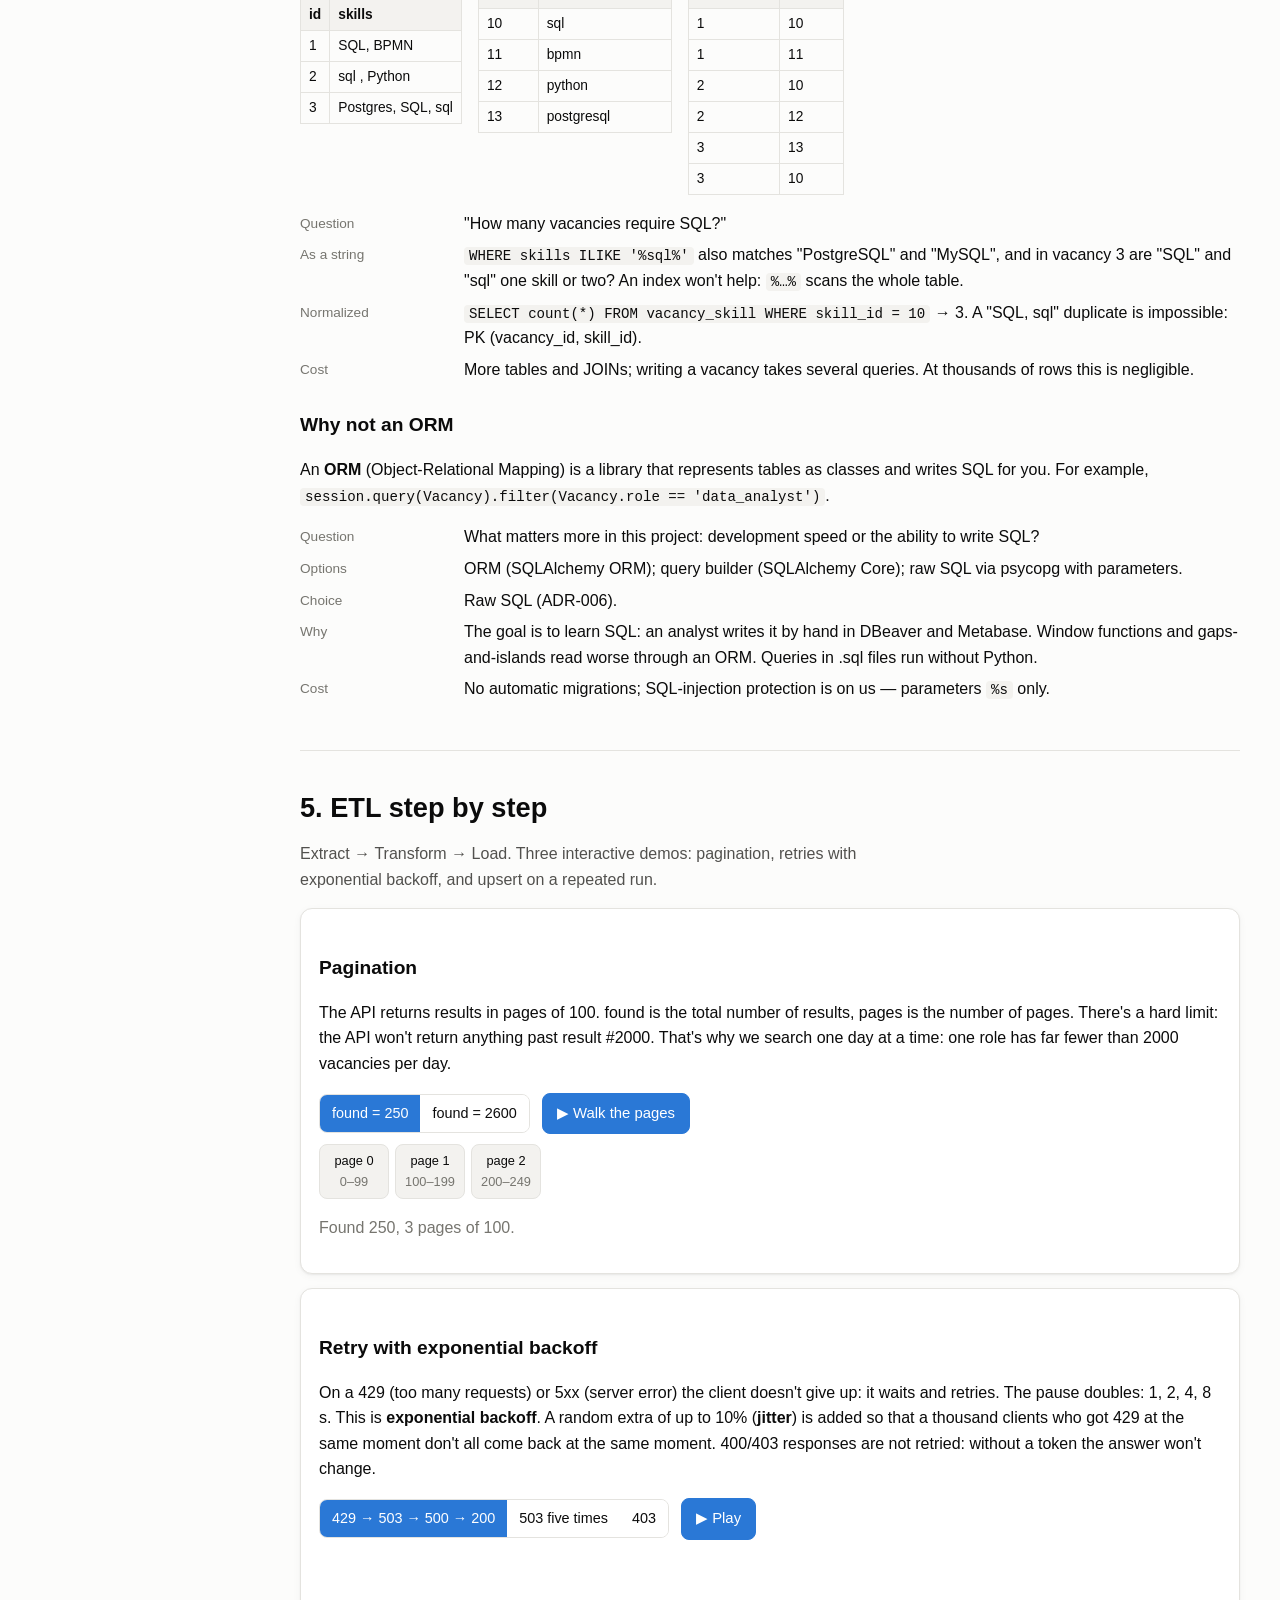
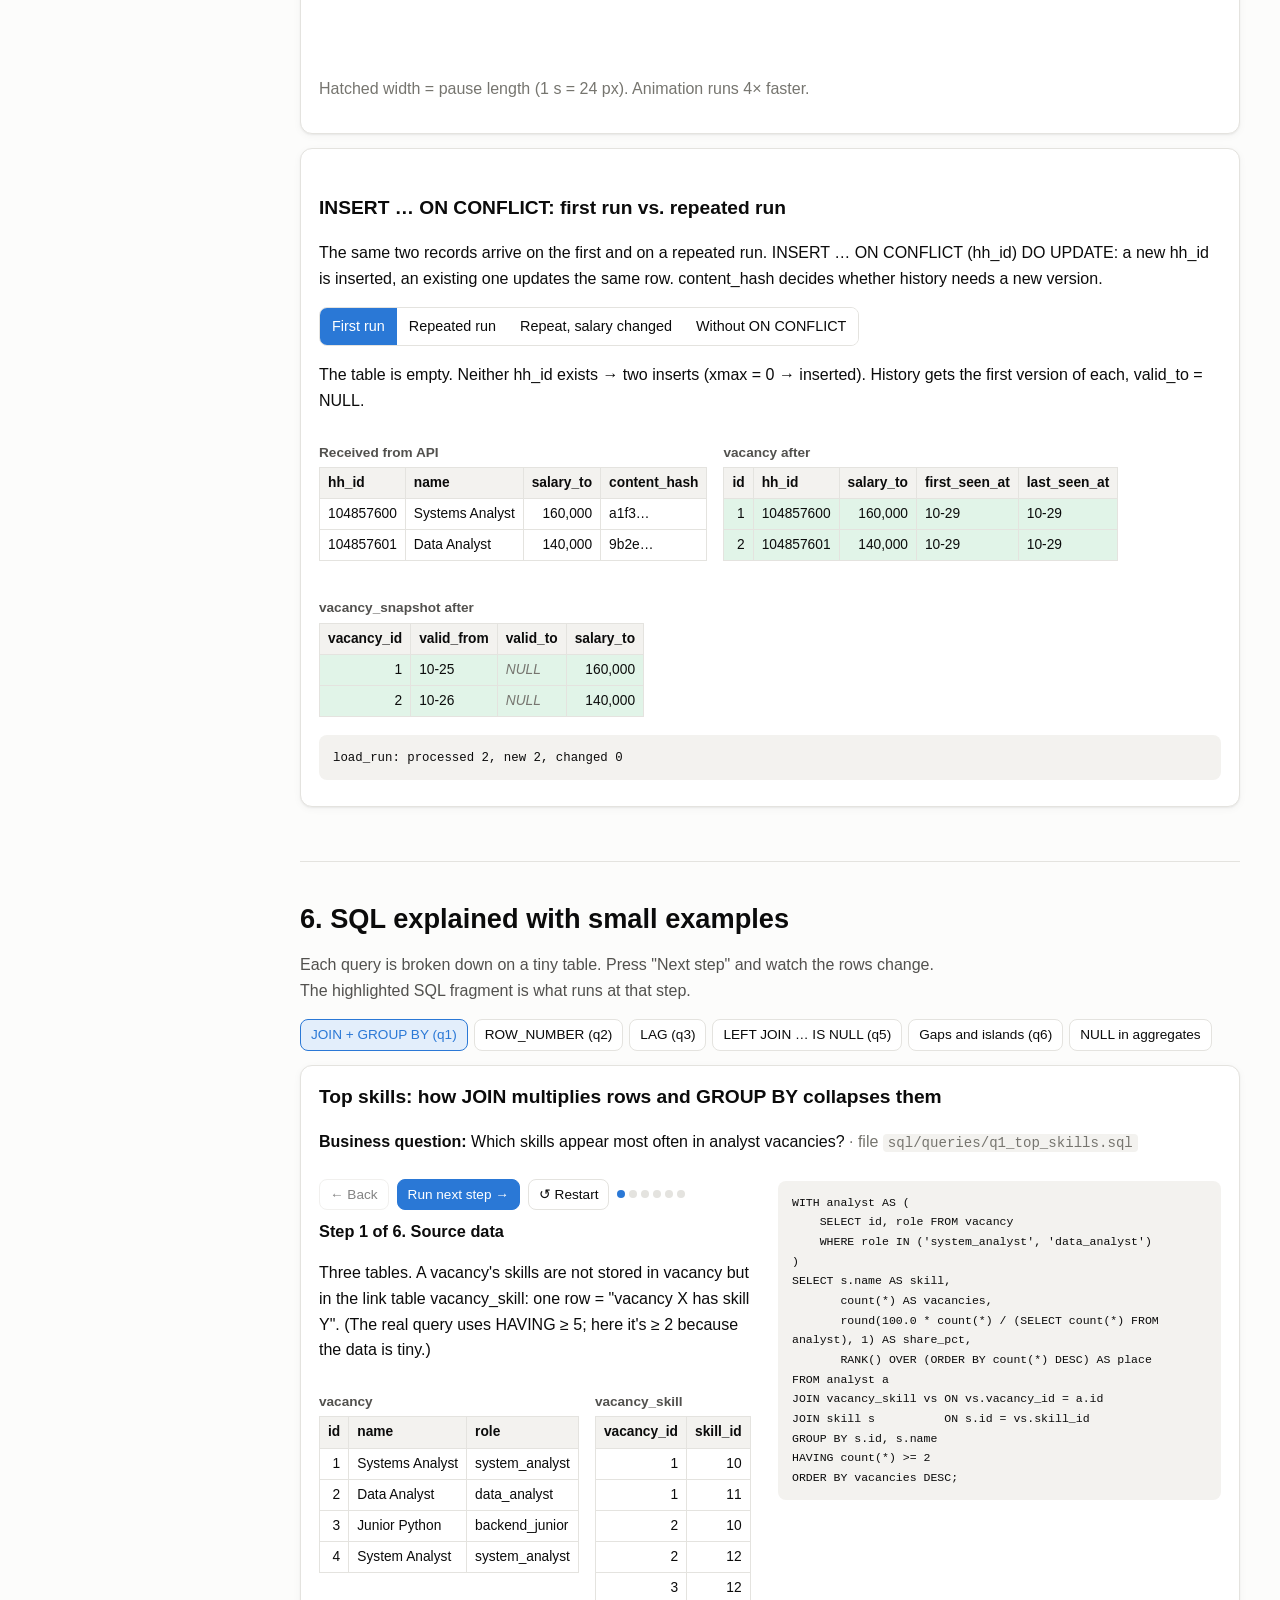
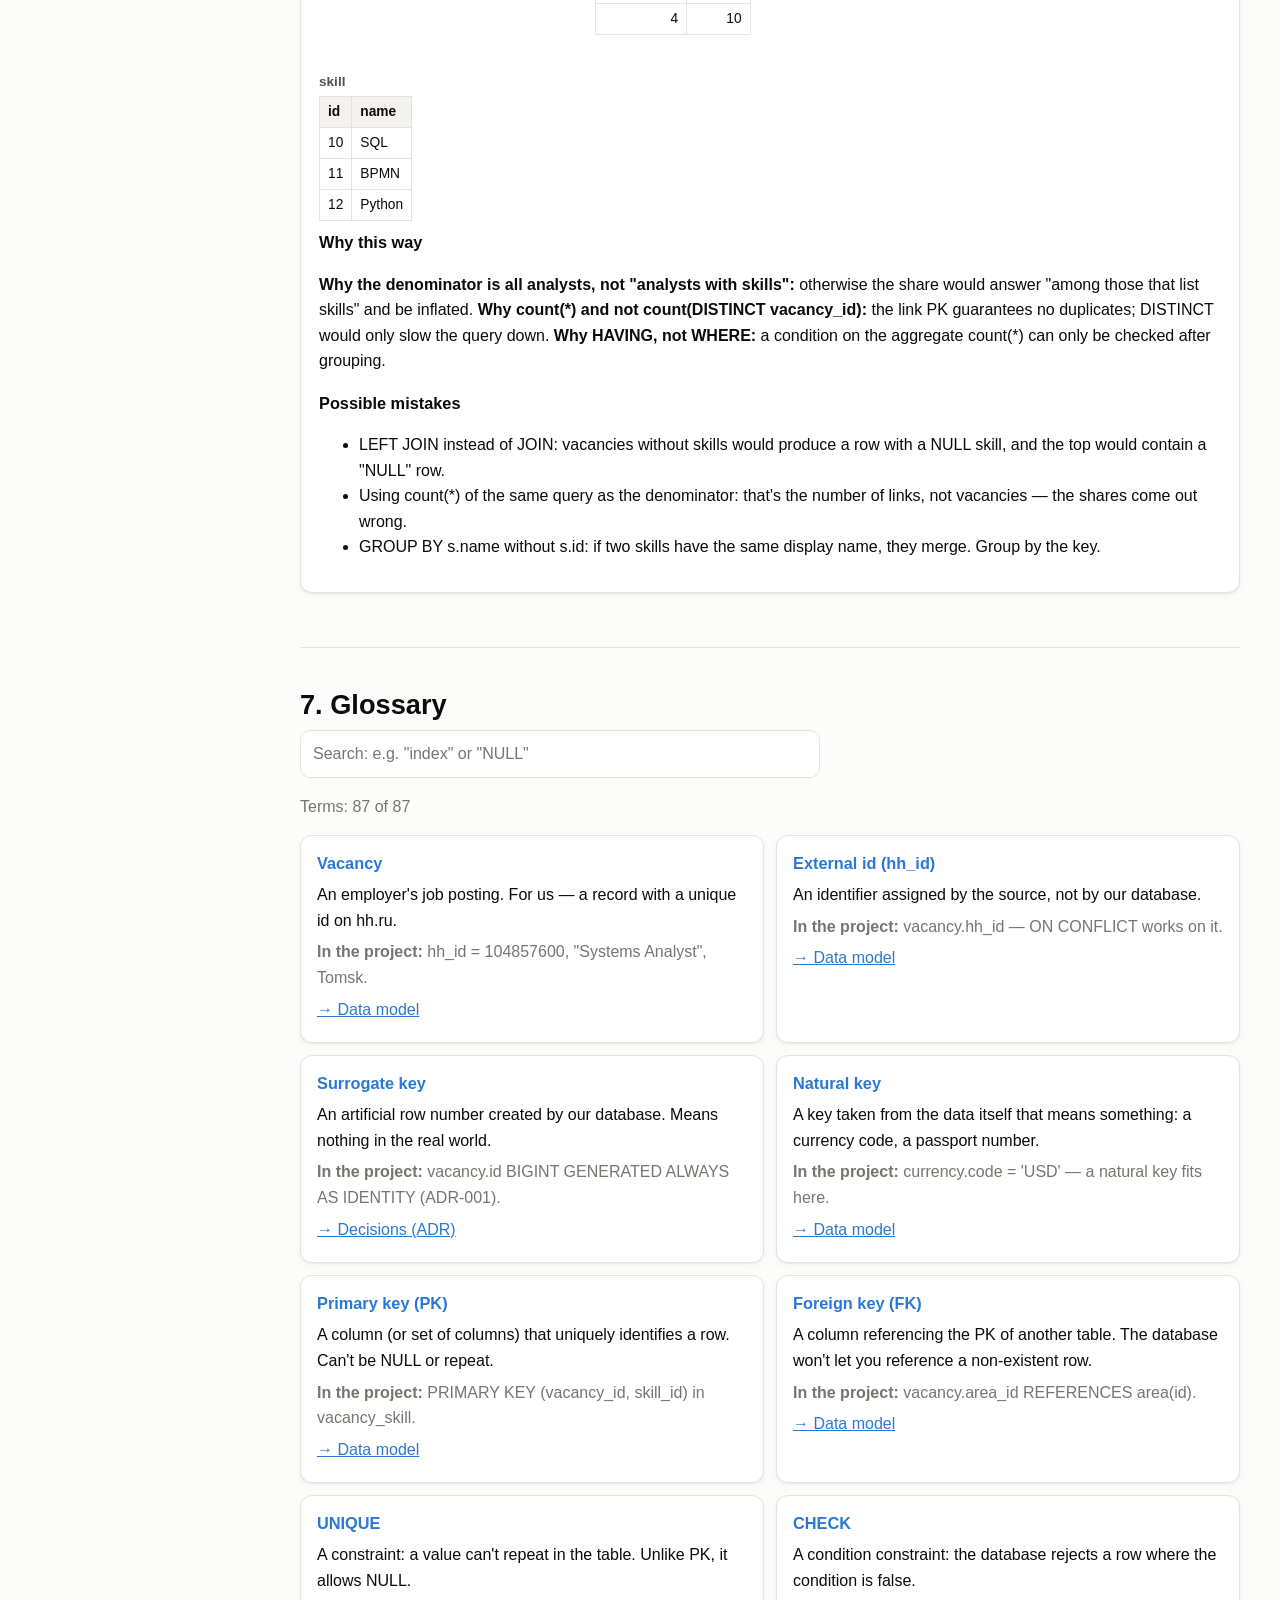
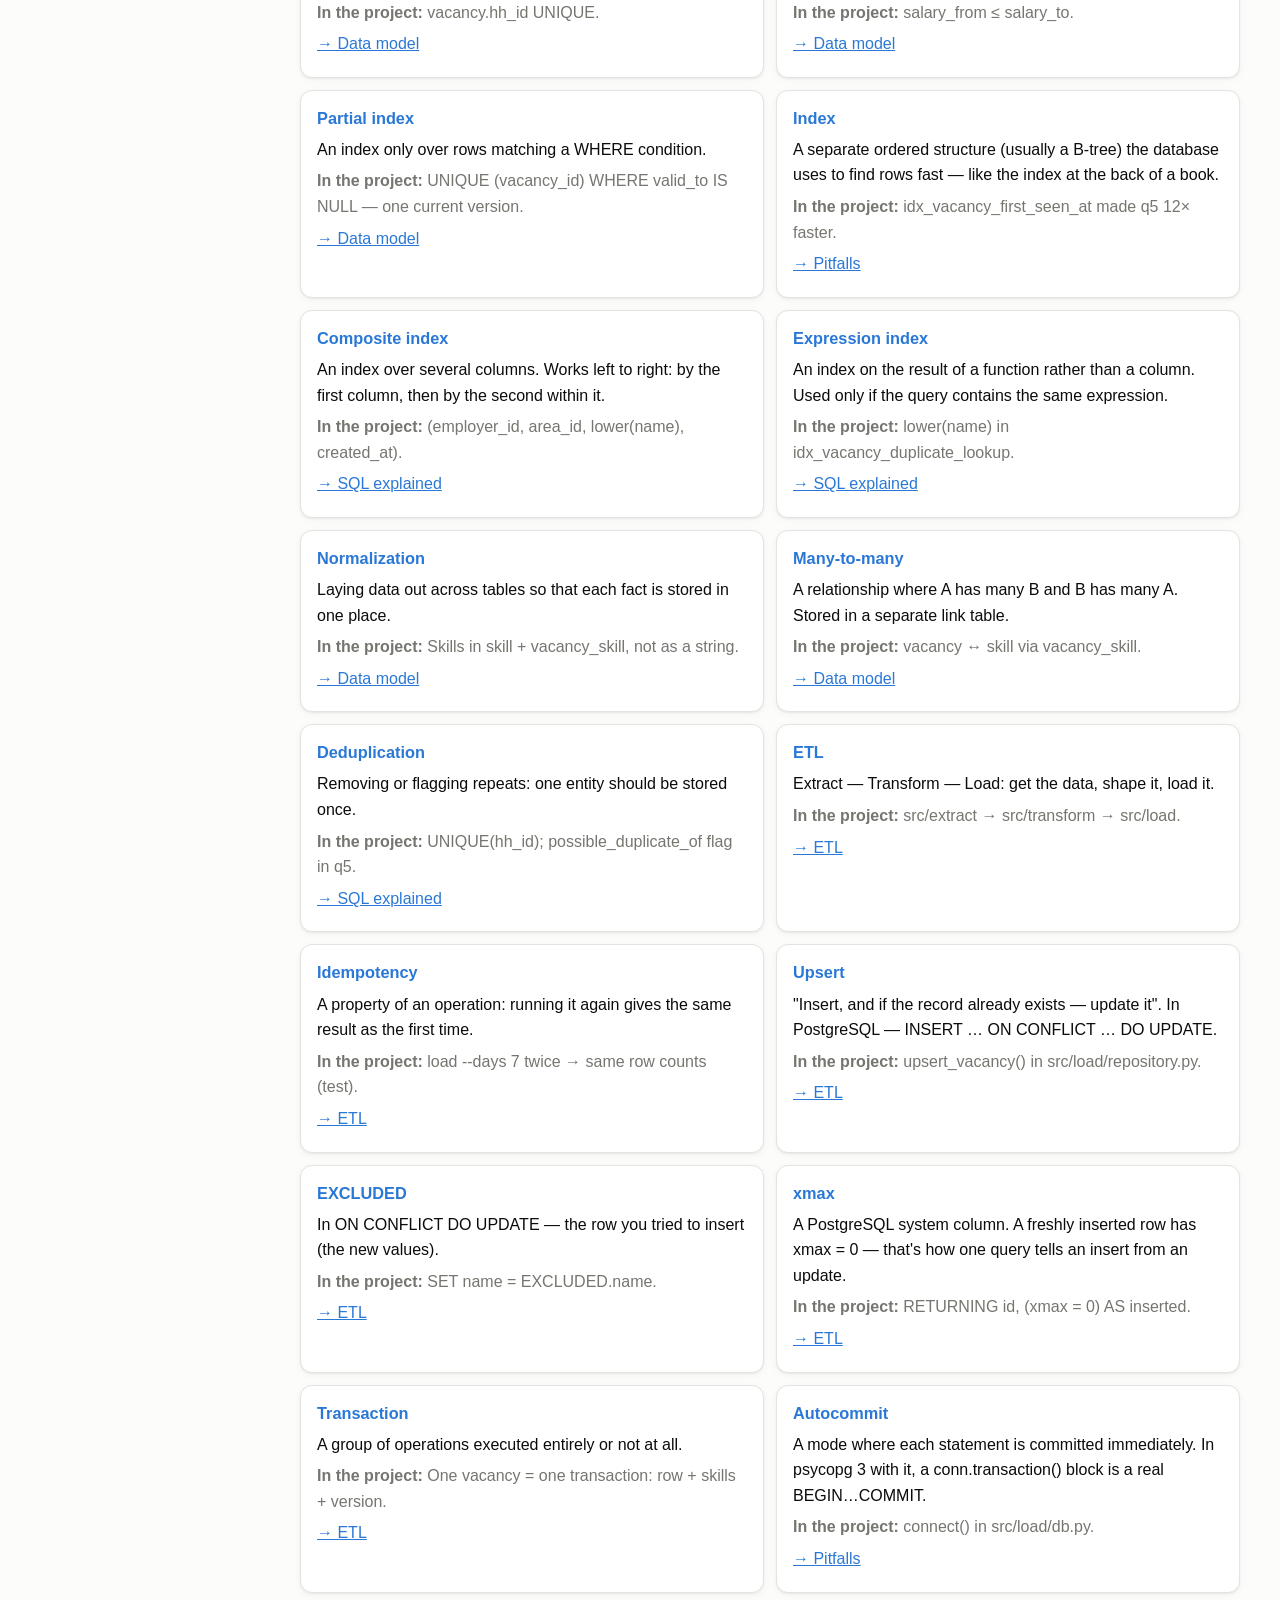
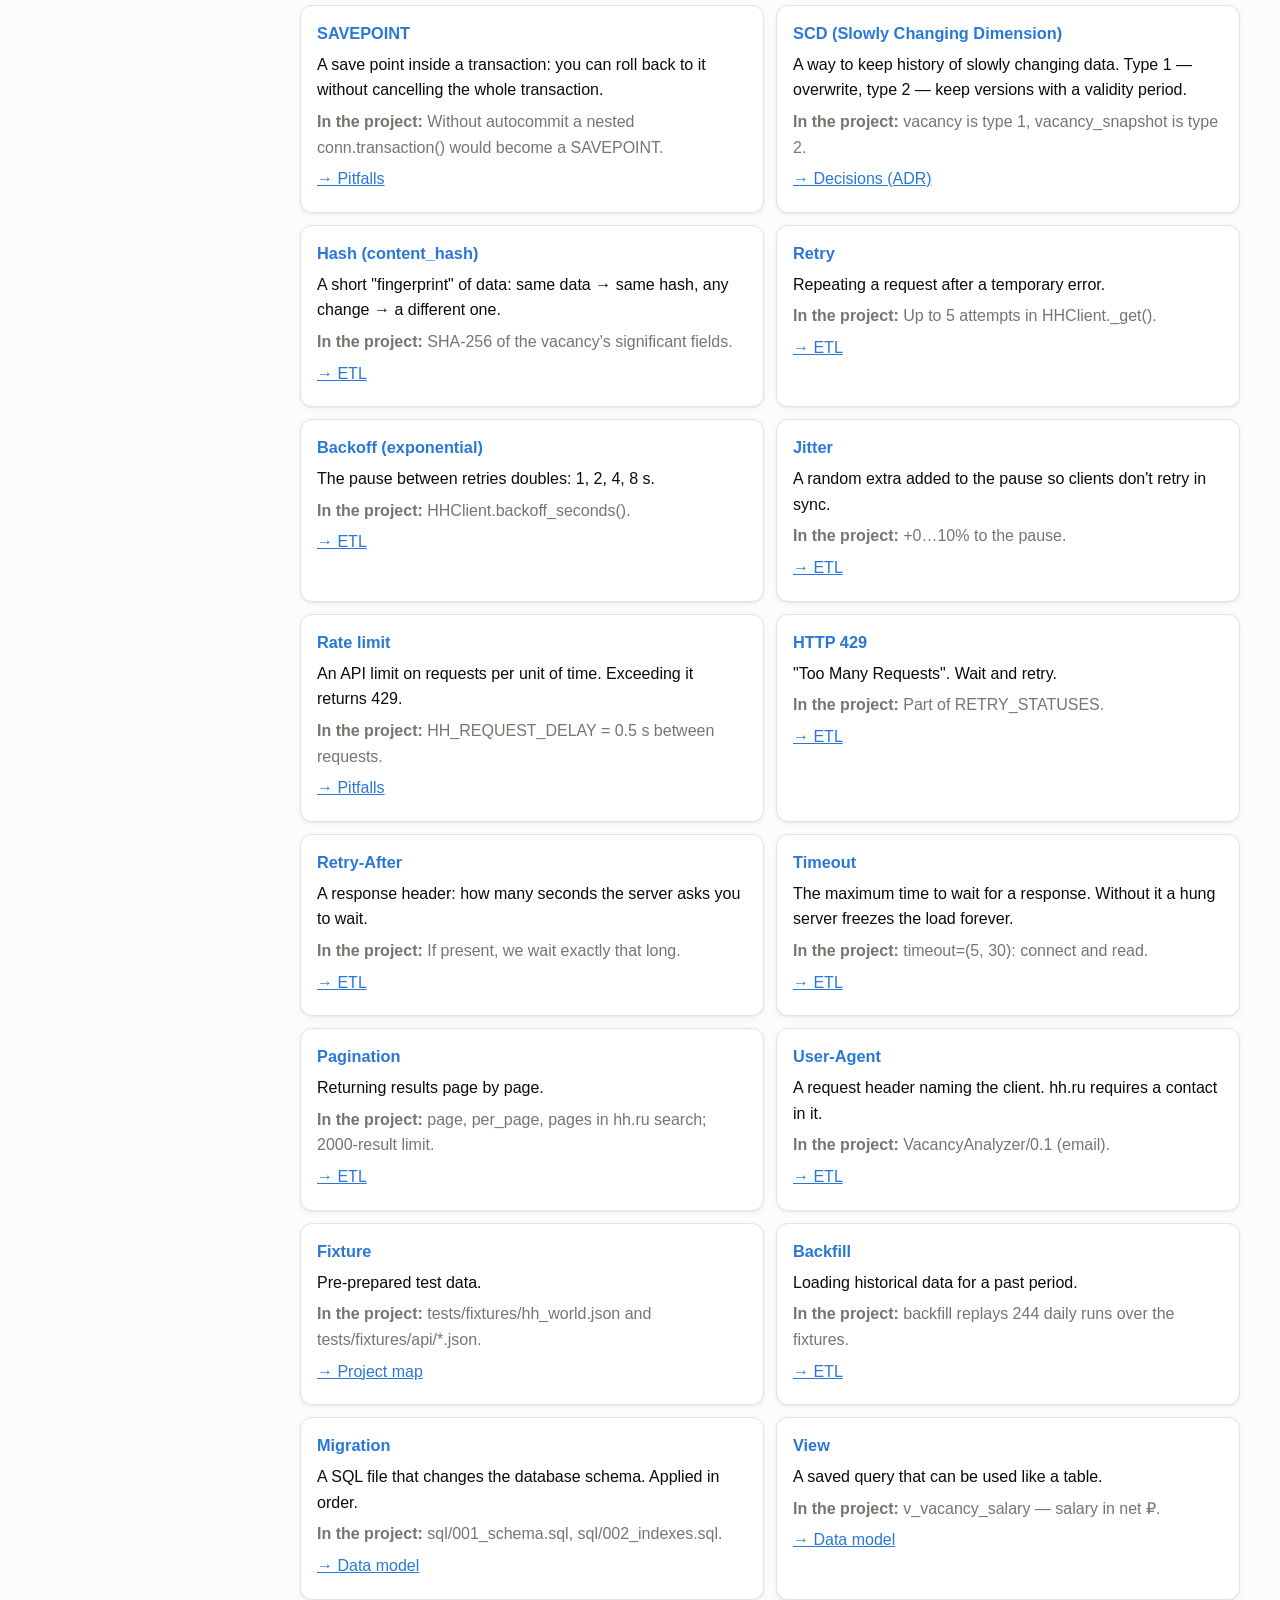
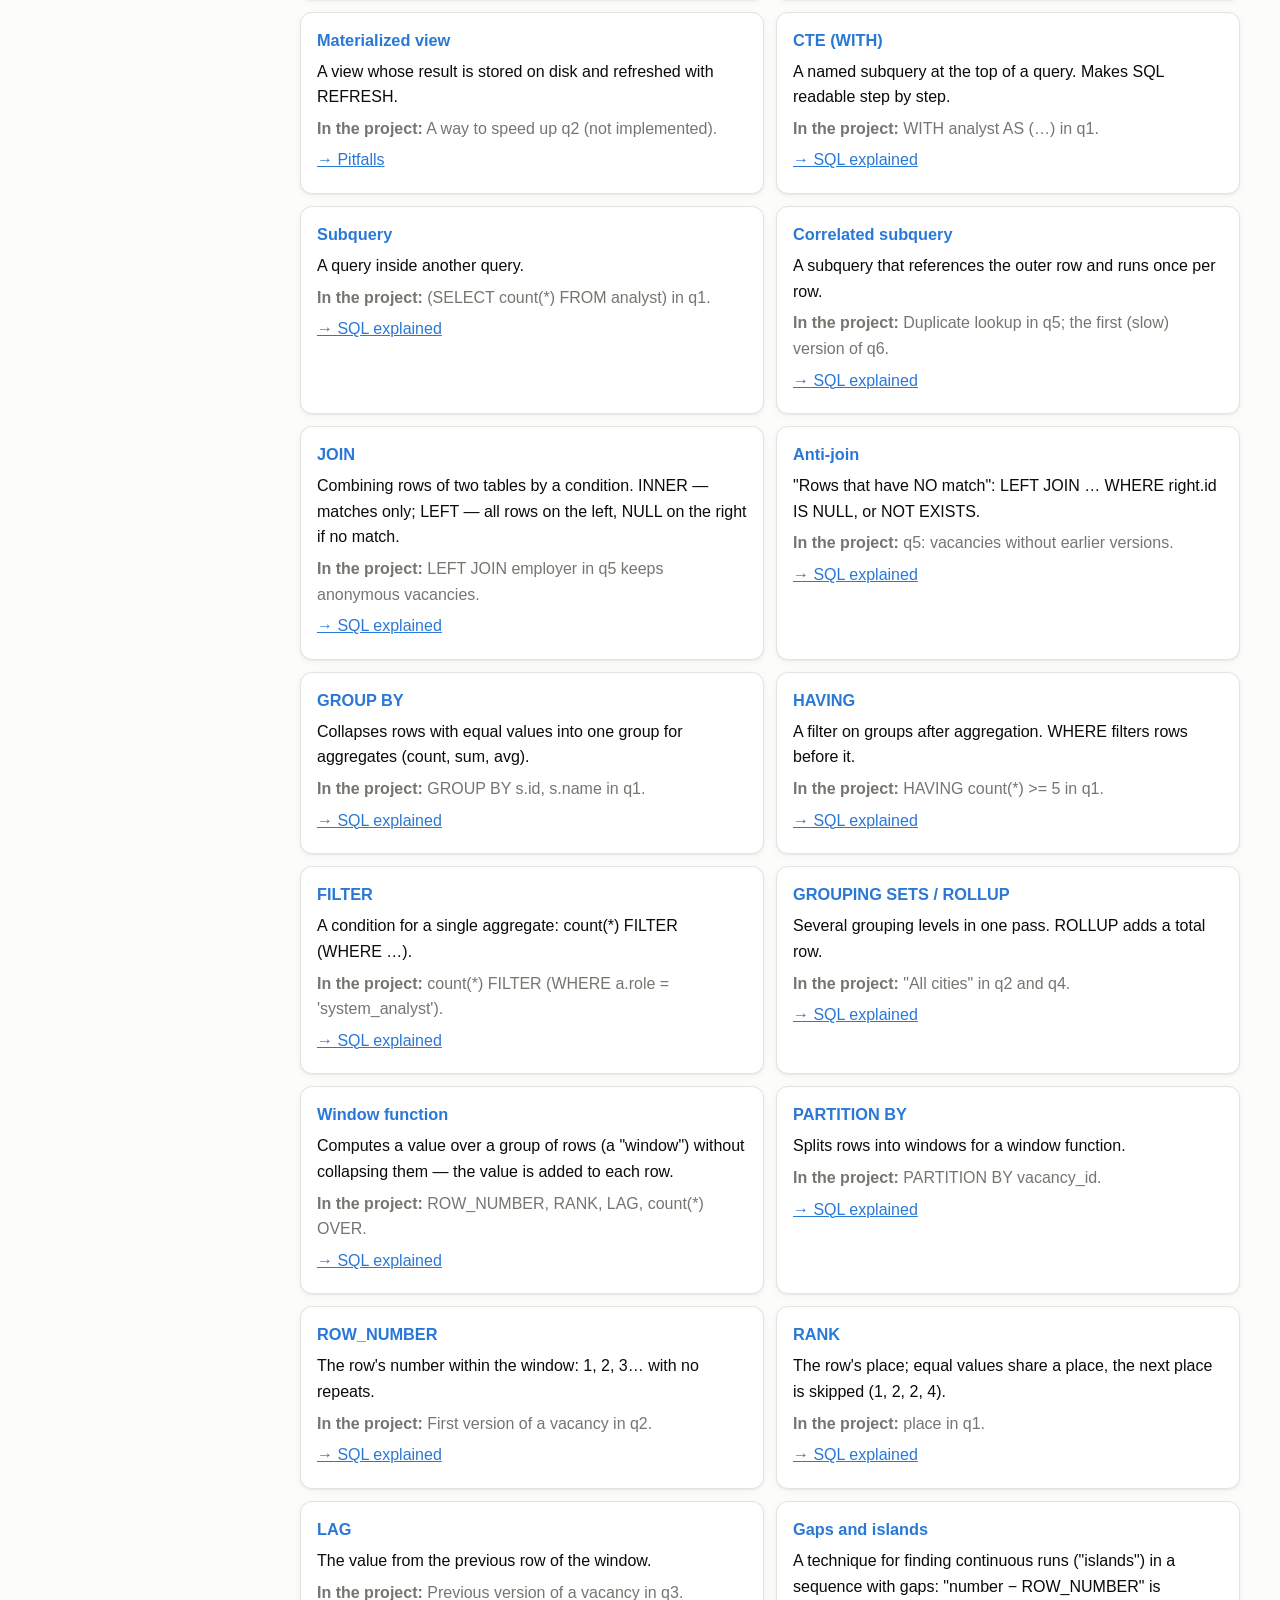
==== commit deda820b: "Сайт на двух языках (RU/EN), английские скриншоты и GIF для README" ====
--- a/index.html
+++ b/index.html
@@ -3,129 +3,132 @@
 <head>
 <meta charset="utf-8">
 <meta name="viewport" content="width=device-width, initial-scale=1">
-<title>Анализатор вакансий</title>
-<meta name="description" content="Интерактивное объяснение учебного проекта: от бизнес-вопроса до SQL и графиков">
+<title>Vacancy Analyzer</title>
+<meta name="description" content="Interactive walkthrough of a systems analyst project: from a business question to SQL and charts">
 <link rel="stylesheet" href="styles.css">
 </head>
 <body>
-<!-- Сайт работает при открытии файла (file://): никаких fetch, модулей и внешних библиотек.
-     Скрипты подключены обычными тегами в конце body. -->
 <header class="topbar">
-  <button class="nav-toggle" id="navToggle" aria-label="Открыть меню" aria-expanded="false">☰</button>
-  <div class="brand">Анализатор вакансий <span class="muted">· объяснение проекта</span></div>
-  <button class="theme-toggle" id="themeToggle" aria-label="Переключить тему">◐</button>
+  <button class="nav-toggle" id="navToggle" aria-label="Menu" aria-expanded="false">☰</button>
+  <div class="brand" data-i18n="brand"></div>
+  <button class="lang-toggle" id="langToggle">EN</button>
+  <button class="theme-toggle" id="themeToggle" aria-label="Theme">◐</button>
 </header>
 
-<nav class="sidebar" id="sidebar" aria-label="Разделы">
+<nav class="sidebar" id="sidebar" aria-label="Sections">
   <ol id="navList"></ol>
-  <p class="sidebar-note">Данные: фикстуры, «сегодня» = <span id="asOf">—</span></p>
+  <p class="sidebar-note" data-i18n="sidebarNote"></p>
 </nav>
 
 <main id="main">
   <section id="map" class="section">
-    <h1>1. Карта проекта</h1>
-    <p class="lead">Путь данных от API hh.ru до графика. Нажмите на блок, чтобы узнать, что он делает, какой файл за него отвечает и какой вопрос решает. Кнопка ниже проводит одну вакансию через всю систему.</p>
+    <h1 data-i18n="h_map"></h1>
+    <p class="lead" data-i18n="lead_map"></p>
     <div class="stats" id="stats"></div>
     <div class="map-wrap">
-      <svg id="mapSvg" viewBox="0 0 1000 330" role="img" aria-label="Схема потока данных"></svg>
+      <svg id="mapSvg" viewBox="0 0 1000 330" role="img" aria-label="Data flow"></svg>
     </div>
     <div class="row gap">
-      <button class="btn primary" id="animBtn">▶ Запустить анимацию</button>
-      <span class="muted" id="animCaption">Анимация покажет, как меняется одна вакансия на каждом шаге.</span>
+      <button class="btn primary" id="animBtn" data-i18n="animBtn"></button>
+      <span class="muted" id="animCaption" data-i18n="animCaption"></span>
     </div>
-    <div class="panel" id="mapDetails"><p class="muted">Выберите блок на схеме.</p></div>
+    <div class="panel" id="mapDetails"><p class="muted" data-i18n="mapPlaceholder"></p></div>
   </section>
 
   <section id="thinking" class="section">
-    <h1>2. Как думать над задачей</h1>
-    <p class="lead">От бизнес-вопроса к решению. Каждый шаг: вопрос → рассуждение → решение → что проверить. Внизу — типичные ошибки новичков.</p>
+    <h1 data-i18n="h_thinking"></h1>
+    <p class="lead" data-i18n="lead_thinking"></p>
     <div id="thinkingSteps"></div>
-    <h2>Ошибки, которые делают новички</h2>
+    <h2 data-i18n="h2_mistakes"></h2>
     <div id="mistakes" class="cards"></div>
   </section>
 
   <section id="requirements" class="section">
-    <h1>3. Требования</h1>
-    <p class="lead">User story отвечает на «кто, что и зачем». Критерии приёмки — на «как проверить, что сделано». Use case описывает шаги и что происходит при сбое.</p>
-    <h2>User stories</h2>
+    <h1 data-i18n="h_requirements"></h1>
+    <p class="lead" data-i18n="lead_requirements"></p>
+    <h2 data-i18n="h2_stories"></h2>
     <div id="stories" class="cards"></div>
-    <h2>Use cases</h2>
+    <h2 data-i18n="h2_usecases"></h2>
     <div id="usecases"></div>
-    <h2>Тренажёр: выберите лучшее требование</h2>
+    <h2 data-i18n="h2_reqQuiz"></h2>
     <div id="reqQuiz"></div>
   </section>
 
   <section id="model" class="section">
-    <h1>4. Модель данных</h1>
-    <p class="lead">Нажмите на таблицу: появится её назначение, ключи, ограничения и почему они именно такие. Линии — внешние ключи (1 — N: одна строка слева, много справа).</p>
-    <div class="er-wrap"><svg id="erSvg" viewBox="0 0 1000 640" role="img" aria-label="ER-диаграмма"></svg></div>
-    <div class="panel" id="erDetails"><p class="muted">Выберите таблицу на диаграмме.</p></div>
+    <h1 data-i18n="h_model"></h1>
+    <p class="lead" data-i18n="lead_model"></p>
+    <div class="er-wrap"><svg id="erSvg" viewBox="0 0 1000 640" role="img" aria-label="ER diagram"></svg></div>
+    <div class="panel" id="erDetails"><p class="muted" data-i18n="erPlaceholder"></p></div>
     <div id="modelExtra"></div>
   </section>
 
   <section id="etl" class="section">
-    <h1>5. ETL по шагам</h1>
-    <p class="lead">Extract → Transform → Load. Три интерактивных демонстрации: пагинация, повторы с экспоненциальной задержкой и upsert при повторном запуске.</p>
+    <h1 data-i18n="h_etl"></h1>
+    <p class="lead" data-i18n="lead_etl"></p>
     <div id="etlDemos"></div>
   </section>
 
   <section id="sql" class="section">
-    <h1>6. SQL, объяснённый на пальцах</h1>
-    <p class="lead">Каждый запрос разобран на маленькой таблице. Нажимайте «Следующий шаг» и смотрите, как меняются строки. Подсвеченный фрагмент SQL — то, что выполняется на этом шаге.</p>
+    <h1 data-i18n="h_sql"></h1>
+    <p class="lead" data-i18n="lead_sql"></p>
     <div class="tabs" id="sqlTabs" role="tablist"></div>
     <div id="sqlLesson"></div>
   </section>
 
   <section id="glossary" class="section">
-    <h1>7. Глоссарий</h1>
-    <input type="search" id="glossarySearch" class="search" placeholder="Поиск: например, «индекс» или «NULL»" aria-label="Поиск по глоссарию">
+    <h1 data-i18n="h_glossary"></h1>
+    <input type="search" id="glossarySearch" class="search" data-i18n-placeholder="glossarySearch" aria-label="Search">
     <p class="muted" id="glossaryCount"></p>
     <div id="glossaryList" class="glossary"></div>
   </section>
 
   <section id="decisions" class="section">
-    <h1>8. Почему именно так: разбор решений</h1>
-    <p class="lead">Все ADR (Architecture Decision Record) проекта. Кнопка «Альтернатива» показывает, что было бы при другом выборе.</p>
+    <h1 data-i18n="h_decisions"></h1>
+    <p class="lead" data-i18n="lead_decisions"></p>
     <div id="adrList"></div>
   </section>
 
   <section id="charts" class="section">
-    <h1>9. Визуализация данных</h1>
-    <p class="lead">Графики нарисованы вручную в SVG по результатам SQL-запросов (файл <code>data.js</code>). Наведите курсор на элемент, чтобы увидеть точное значение.</p>
+    <h1 data-i18n="h_charts"></h1>
+    <p class="lead" data-i18n="lead_charts"></p>
     <div id="chartList"></div>
   </section>
 
   <section id="pitfalls" class="section">
-    <h1>10. Подводные камни</h1>
-    <p class="lead">Реальные проблемы этого проекта. Для каждой: как бы её обнаружил аналитик, как проверить и что сделано. Отмеченные «встретилось» — случились во время разработки.</p>
+    <h1 data-i18n="h_pitfalls"></h1>
+    <p class="lead" data-i18n="lead_pitfalls"></p>
     <div id="pitfallList" class="cards"></div>
   </section>
 
   <section id="interview" class="section">
-    <h1>11. Вопросы на собеседовании</h1>
-    <p class="lead">Вопросы, которые вероятно зададут по проекту. Сначала ответьте сами вслух, потом раскройте ответ.</p>
+    <h1 data-i18n="h_interview"></h1>
+    <p class="lead" data-i18n="lead_interview"></p>
     <div class="row gap wrap" id="interviewFilters"></div>
     <div id="interviewList"></div>
   </section>
 
   <section id="selfcheck" class="section">
-    <h1>12. Проверь себя</h1>
-    <p class="lead">Три уровня: термины, рассуждения, задачи на SQL. После ответа — объяснение, почему каждый вариант верен или неверен.</p>
+    <h1 data-i18n="h_selfcheck"></h1>
+    <p class="lead" data-i18n="lead_selfcheck"></p>
     <div class="score" id="quizScore"></div>
     <div id="quizList"></div>
-    <h2>Задачи: напишите запрос</h2>
+    <h2 data-i18n="h2_tasks"></h2>
     <div id="taskList"></div>
   </section>
 
-  <footer class="footer muted">Учебный проект. Данные синтетические (scripts/generate_fixtures.py, seed=42), в формате API hh.ru.</footer>
+  <footer class="footer muted" data-i18n="footer"></footer>
 </main>
 
 <div class="tooltip" id="tooltip" role="tooltip" hidden></div>
 
 <script src="data.js"></script>
+<script src="i18n.js"></script>
 <script src="content-1.js"></script>
 <script src="content-2.js"></script>
 <script src="content-3.js"></script>
+<script src="content-1.en.js"></script>
+<script src="content-2.en.js"></script>
+<script src="content-3.en.js"></script>
 <script src="app.js"></script>
 </body>
 </html>
--- a/styles.css
+++ b/styles.css
@@ -1,4 +1,3 @@
-/* Цвета — токены. Тёмная тема — отдельные значения тех же ролей, а не инверсия. */
 :root {
   color-scheme: light;
   --bg: #fcfcfb;
@@ -10,10 +9,7 @@
   --muted: #76756f;
   --accent: #2a78d6;
   --accent-soft: #e3eefb;
-  --s1: #2a78d6;  /* системный аналитик */
-  --s2: #eb6834;  /* аналитик данных */
-  --s3: #1baf7a;  /* junior backend */
-  --good: #0f7a3d;
+  --s1: #2a78d6;    --s2: #eb6834;    --s3: #1baf7a;    --good: #0f7a3d;
   --good-soft: #e1f4e8;
   --bad: #c0362c;
   --bad-soft: #fbe4e2;
@@ -68,7 +64,6 @@
 .gap { gap: 12px; }
 .wrap { flex-wrap: wrap; }
 
-/* Каркас */
 .topbar {
   position: fixed; inset: 0 0 auto 0; height: 52px; z-index: 30;
   display: flex; align-items: center; gap: 12px; padding: 0 16px;
@@ -104,7 +99,6 @@
   h1 { font-size: 1.4rem; }
 }
 
-/* Компоненты */
 .btn {
   border: 1px solid var(--border); background: var(--surface); color: var(--text);
   border-radius: 8px; padding: 8px 14px; cursor: pointer; font: inherit; font-size: .93rem;
@@ -136,7 +130,6 @@
 .stat b { display: block; font-size: 1.4rem; }
 .stat span { color: var(--muted); font-size: .82rem; }
 
-/* «Вопрос → варианты → выбор → почему» */
 .qvcw { display: grid; grid-template-columns: 150px 1fr; gap: 6px 14px; margin: 8px 0; }
 .qvcw dt { color: var(--muted); font-size: .85rem; padding-top: 2px; }
 .qvcw dd { margin: 0; }
@@ -154,7 +147,6 @@
 details.acc[open] > summary::before { transform: rotate(90deg); }
 details.acc > .acc-body { padding: 0 16px 14px 34px; }
 
-/* Схемы */
 .map-wrap, .er-wrap { background: var(--surface); border: 1px solid var(--border); border-radius: 12px; padding: 8px; overflow-x: auto; }
 .map-wrap svg { min-width: 640px; width: 100%; height: auto; display: block; }
 .er-wrap svg { min-width: 760px; width: 100%; height: auto; display: block; }
@@ -181,7 +173,6 @@
 .er-link.active { stroke: var(--accent); stroke-width: 2.4; }
 .er-card { fill: var(--muted); font-size: 11px; }
 
-/* Таблицы данных */
 .tbl-wrap { overflow-x: auto; margin: 8px 0; }
 table.data { border-collapse: collapse; font-size: .86rem; min-width: 100%; }
 table.data caption { text-align: left; font-weight: 600; padding: 4px 0; color: var(--text-2); font-size: .85rem; }
@@ -200,7 +191,6 @@
 .tables-row { display: flex; gap: 16px; flex-wrap: wrap; align-items: flex-start; }
 .tables-row > .tbl-wrap { flex: 0 1 auto; }
 
-/* SQL-уроки */
 .tabs { display: flex; flex-wrap: wrap; gap: 6px; margin: 10px 0 14px; }
 .lesson-grid { display: grid; grid-template-columns: minmax(0, 1fr) minmax(0, 1fr); gap: 16px; }
 @media (max-width: 1000px) { .lesson-grid { grid-template-columns: minmax(0, 1fr); } }
@@ -211,7 +201,6 @@
 .step-dots span.on { background: var(--accent); }
 .step-text { min-height: 3em; }
 
-/* ETL */
 .timeline { position: relative; display: flex; gap: 6px; align-items: flex-end; min-height: 120px; padding: 10px 0; overflow-x: auto; }
 .tl-item { display: flex; flex-direction: column; align-items: center; gap: 4px; font-size: .78rem; flex: 0 0 auto; }
 .tl-req { width: 54px; height: 34px; border-radius: 6px; display: grid; place-items: center; font-weight: 700; color: #fff; }
@@ -227,13 +216,11 @@
 .seg button { border: 0; background: var(--surface); color: var(--text); padding: 7px 12px; cursor: pointer; font: inherit; font-size: .9rem; }
 .seg button.on { background: var(--accent); color: #fff; }
 
-/* Глоссарий */
 .search { width: 100%; max-width: 520px; padding: 10px 12px; border-radius: 10px; border: 1px solid var(--border); background: var(--surface); color: var(--text); font: inherit; }
 .glossary { display: grid; grid-template-columns: repeat(auto-fill, minmax(320px, 1fr)); gap: 12px; margin-top: 10px; }
 .glossary .card h3 { color: var(--accent); }
 .glossary mark { background: var(--warn-soft); color: inherit; }
 
-/* Тесты */
 .quiz { margin: 10px 0; }
 .quiz .opts { display: grid; gap: 6px; margin: 8px 0; }
 .quiz .opt {
@@ -250,7 +237,6 @@
 .score { position: sticky; top: 60px; z-index: 5; display: inline-block; background: var(--surface); border: 1px solid var(--border); border-radius: 99px; padding: 4px 14px; font-weight: 600; }
 .level { font-size: .75rem; text-transform: uppercase; letter-spacing: .04em; color: var(--muted); }
 
-/* Графики */
 .chart-card { background: var(--surface); border: 1px solid var(--border); border-radius: 12px; padding: 16px; margin: 16px 0; }
 .chart-card svg { width: 100%; height: auto; display: block; overflow: visible; }
 .chart-card .axis text, .chart-card text.lbl { fill: var(--text-2); font-size: 11px; }
@@ -273,11 +259,13 @@
 .view-toggle { float: right; }
 .sr-only { position: absolute; width: 1px; height: 1px; overflow: hidden; clip: rect(0 0 0 0); }
 
-/* Узкие экраны: длинные идентификаторы и переключатели переносятся, а не растягивают страницу */
 code { overflow-wrap: anywhere; }
 pre code { overflow-wrap: normal; }
 .seg { flex-wrap: wrap; max-width: 100%; }
 .qvcw dd, .qvcw dt { min-width: 0; overflow-wrap: anywhere; }
 .chart-card, .panel, .card { min-width: 0; }
-/* SQL в уроках переносится по строкам: колонка узкая, горизонтальная прокрутка мешает следить за подсветкой */
 .sql-code { white-space: pre-wrap; font-size: .82rem; }
+.lang-toggle {
+  border: 1px solid var(--border); background: var(--surface-2); color: var(--text);
+  border-radius: 8px; height: 36px; padding: 0 10px; cursor: pointer; font: inherit; font-weight: 600; font-size: .85rem;
+}
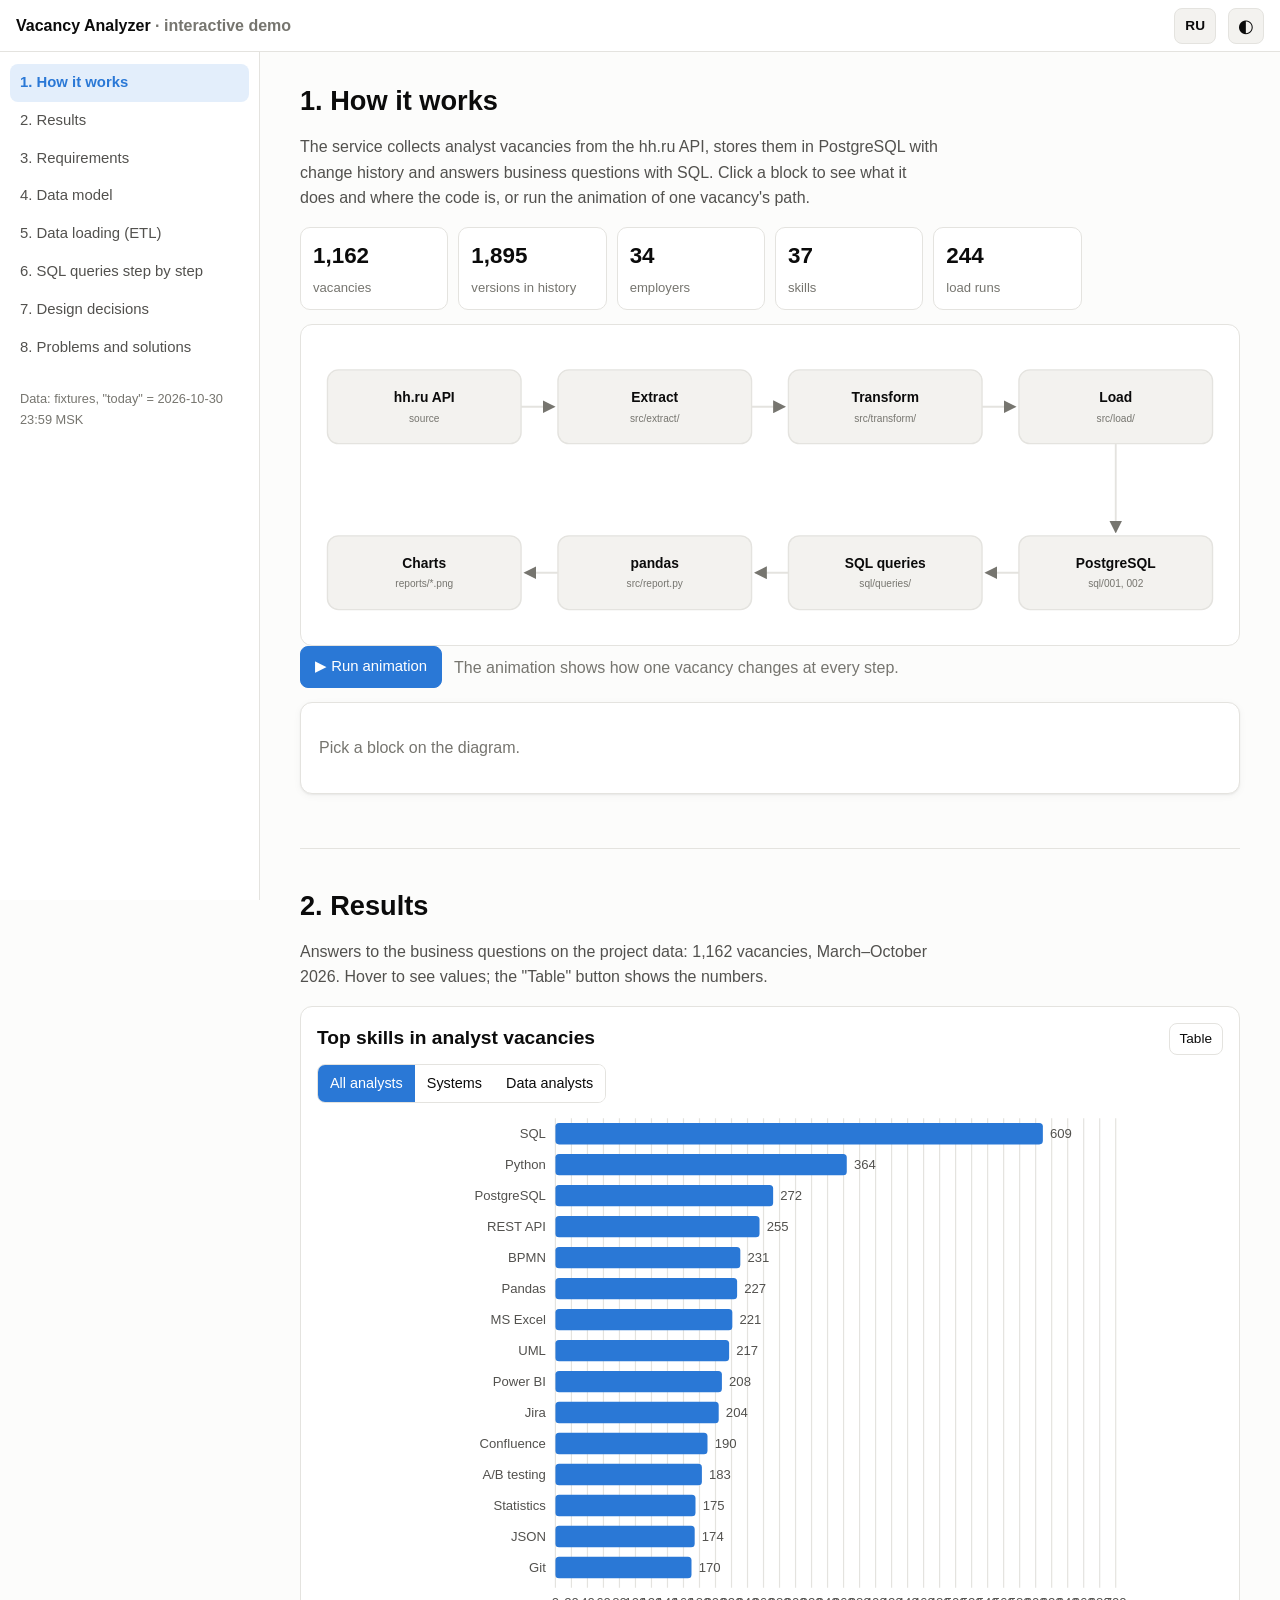
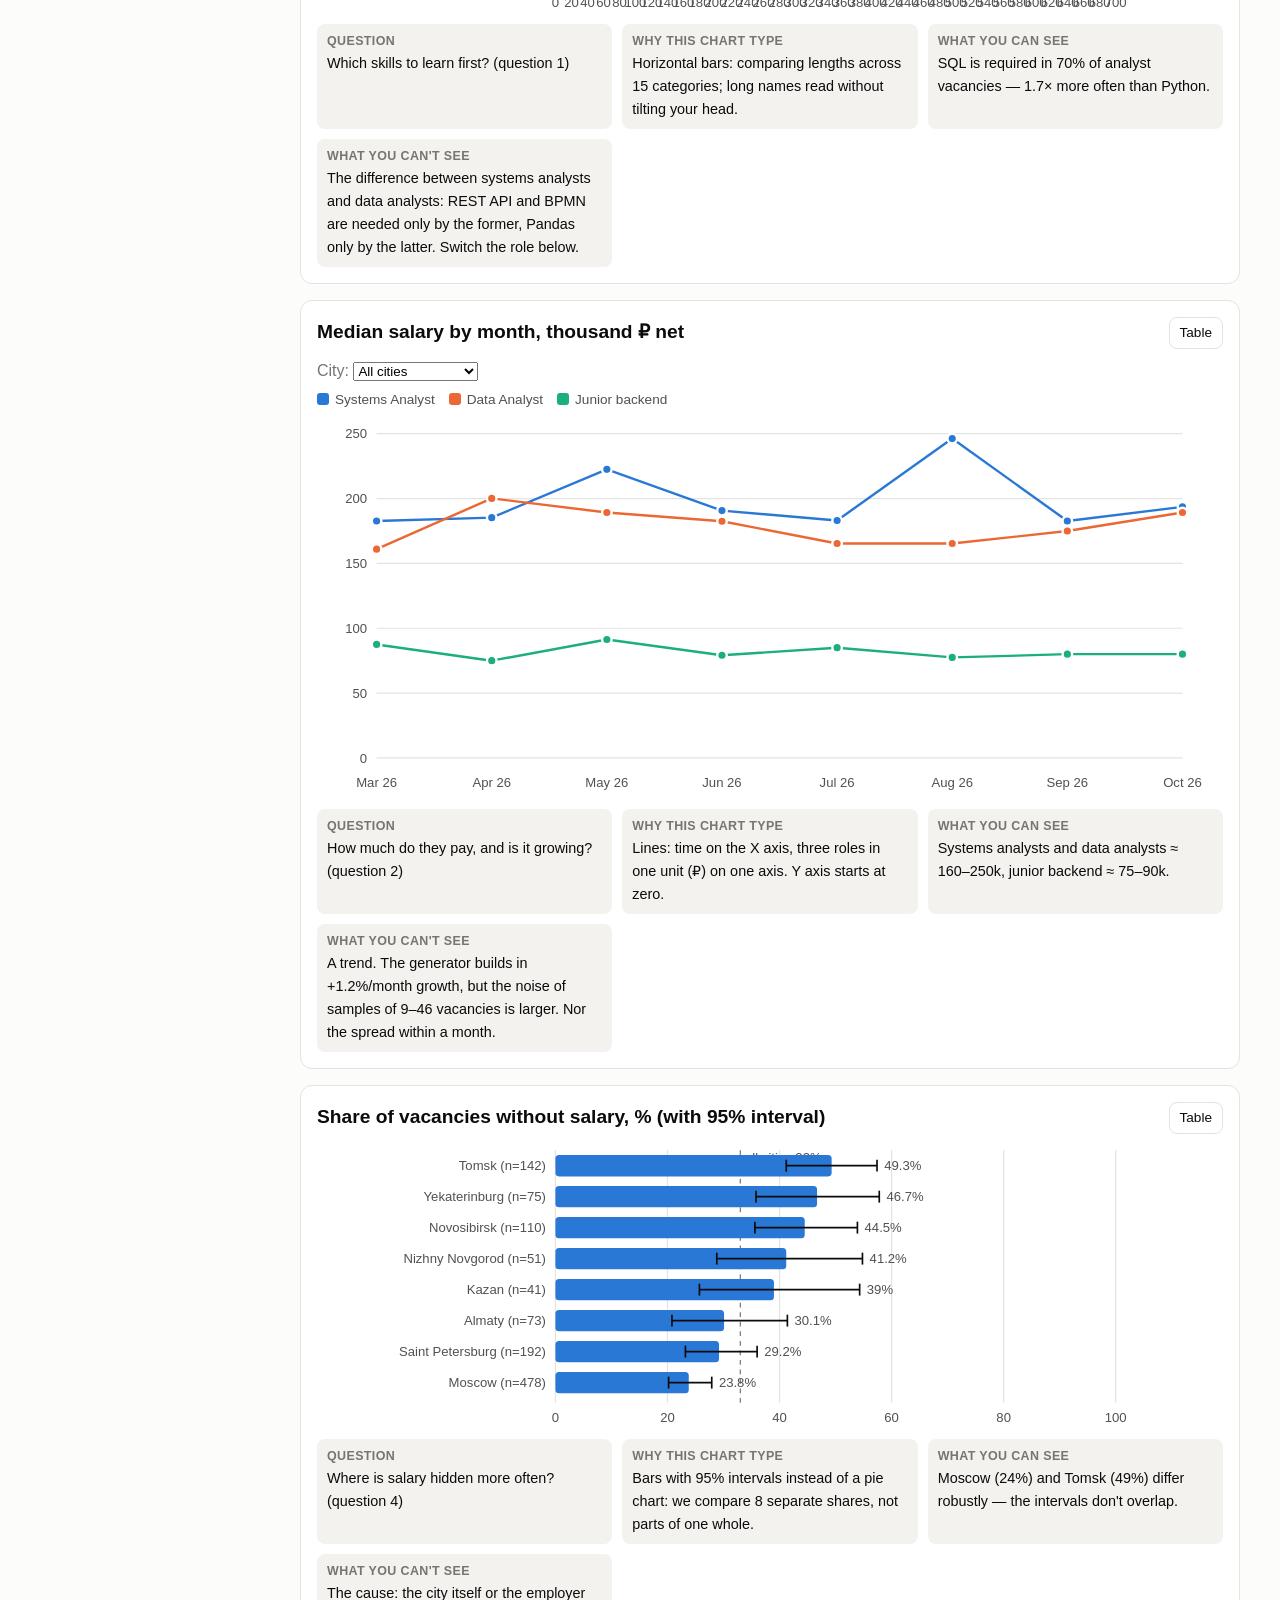
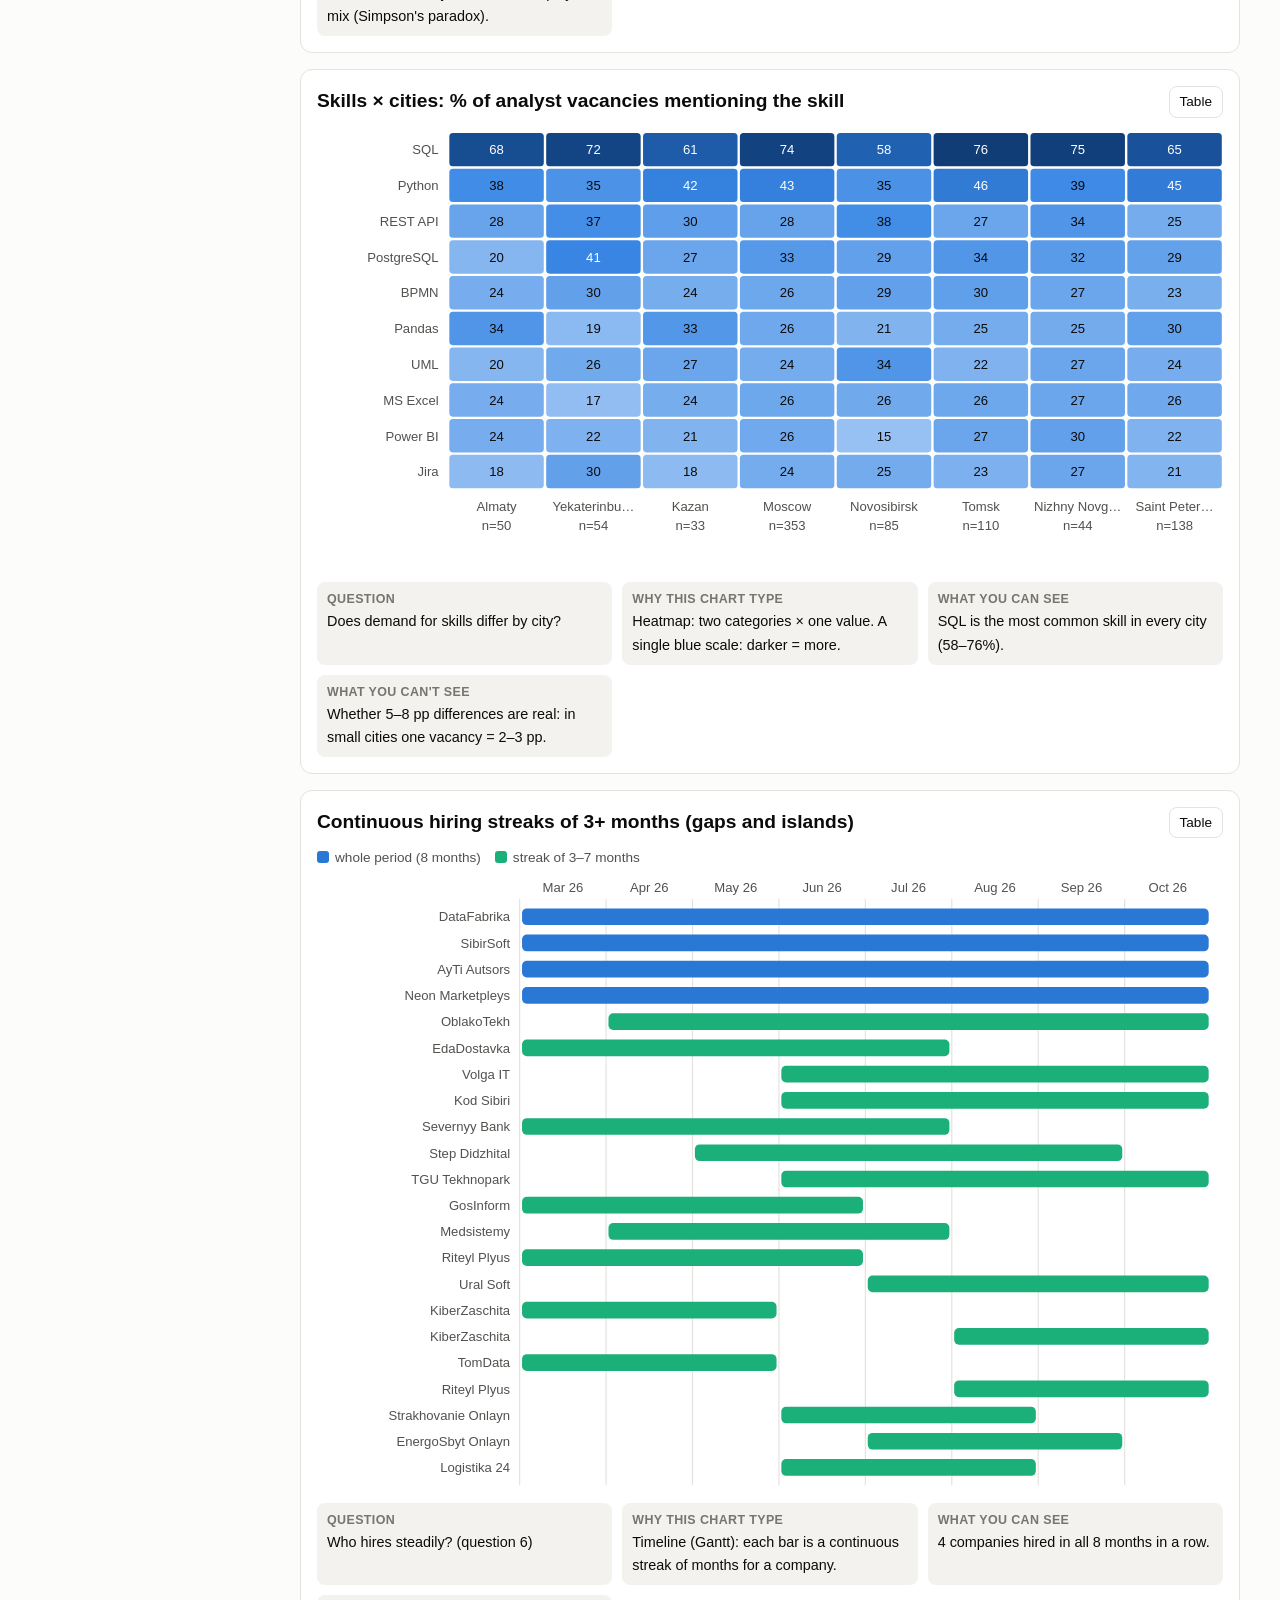
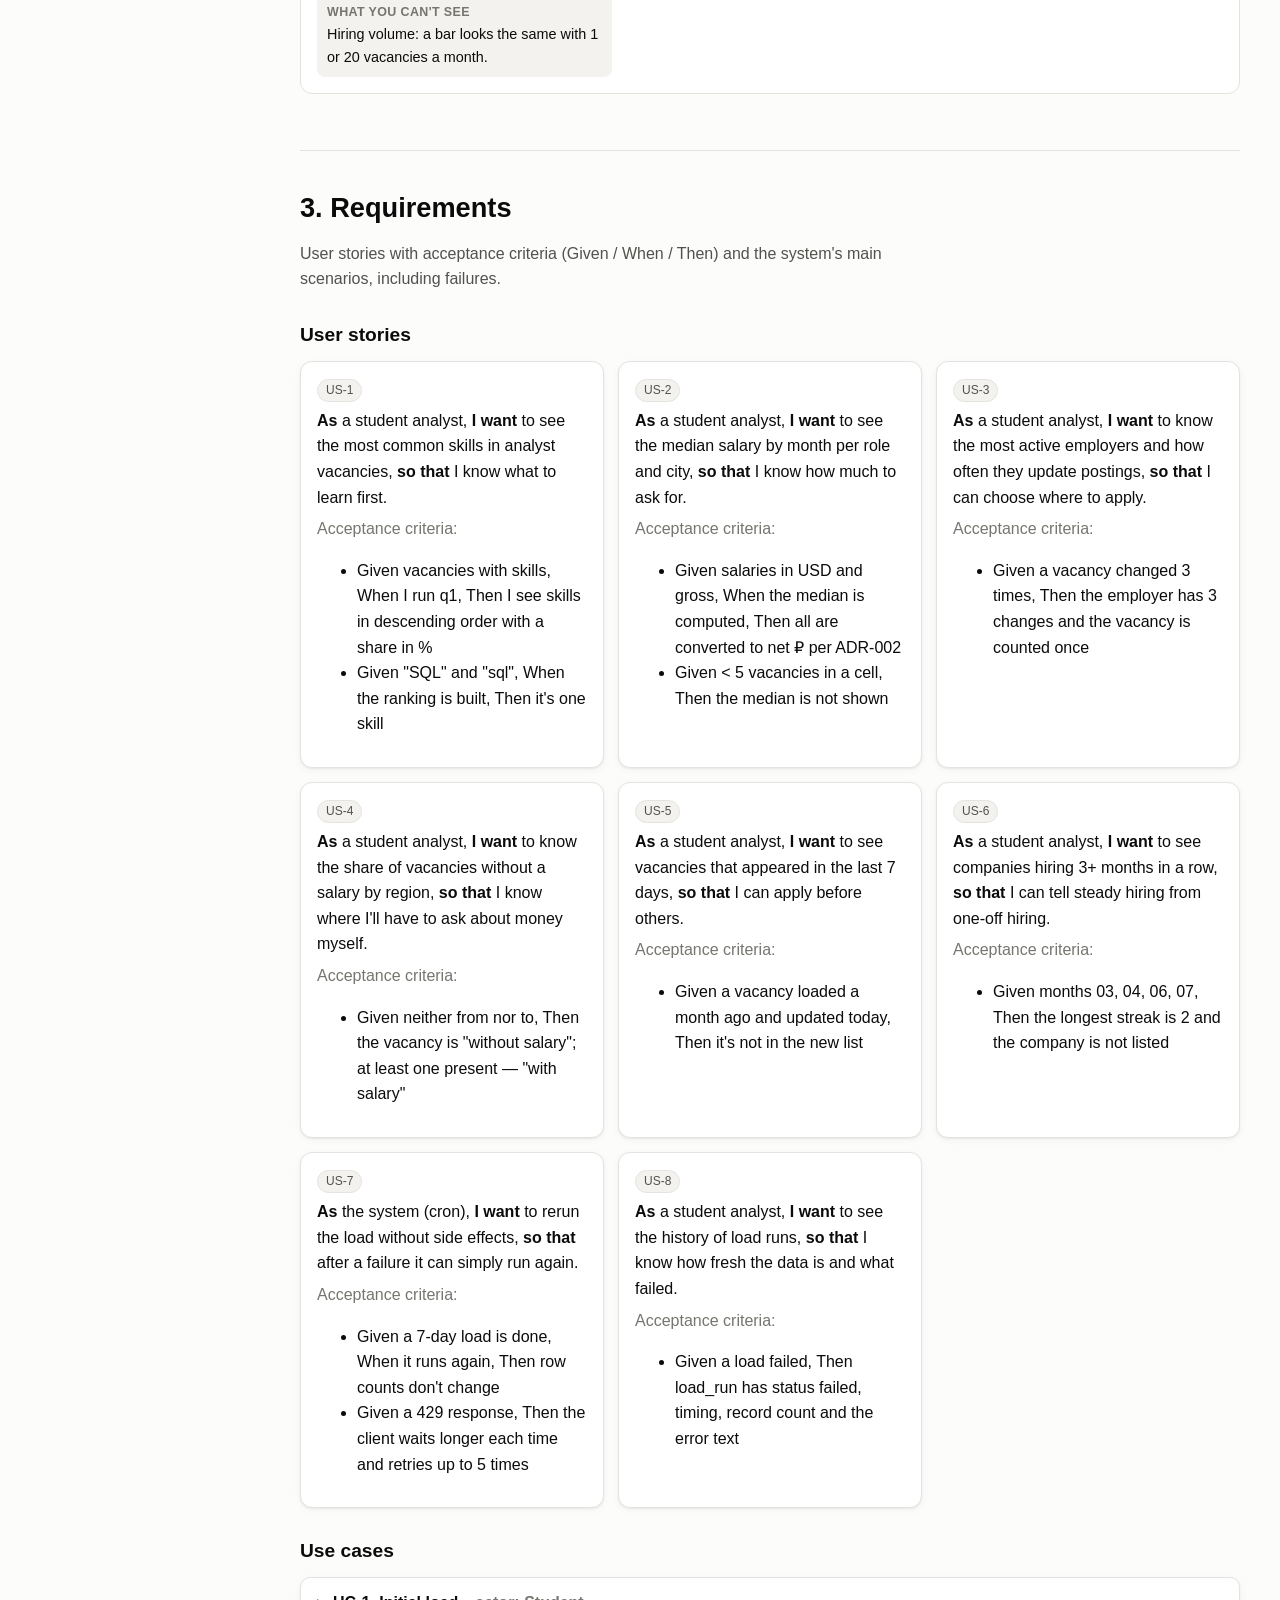
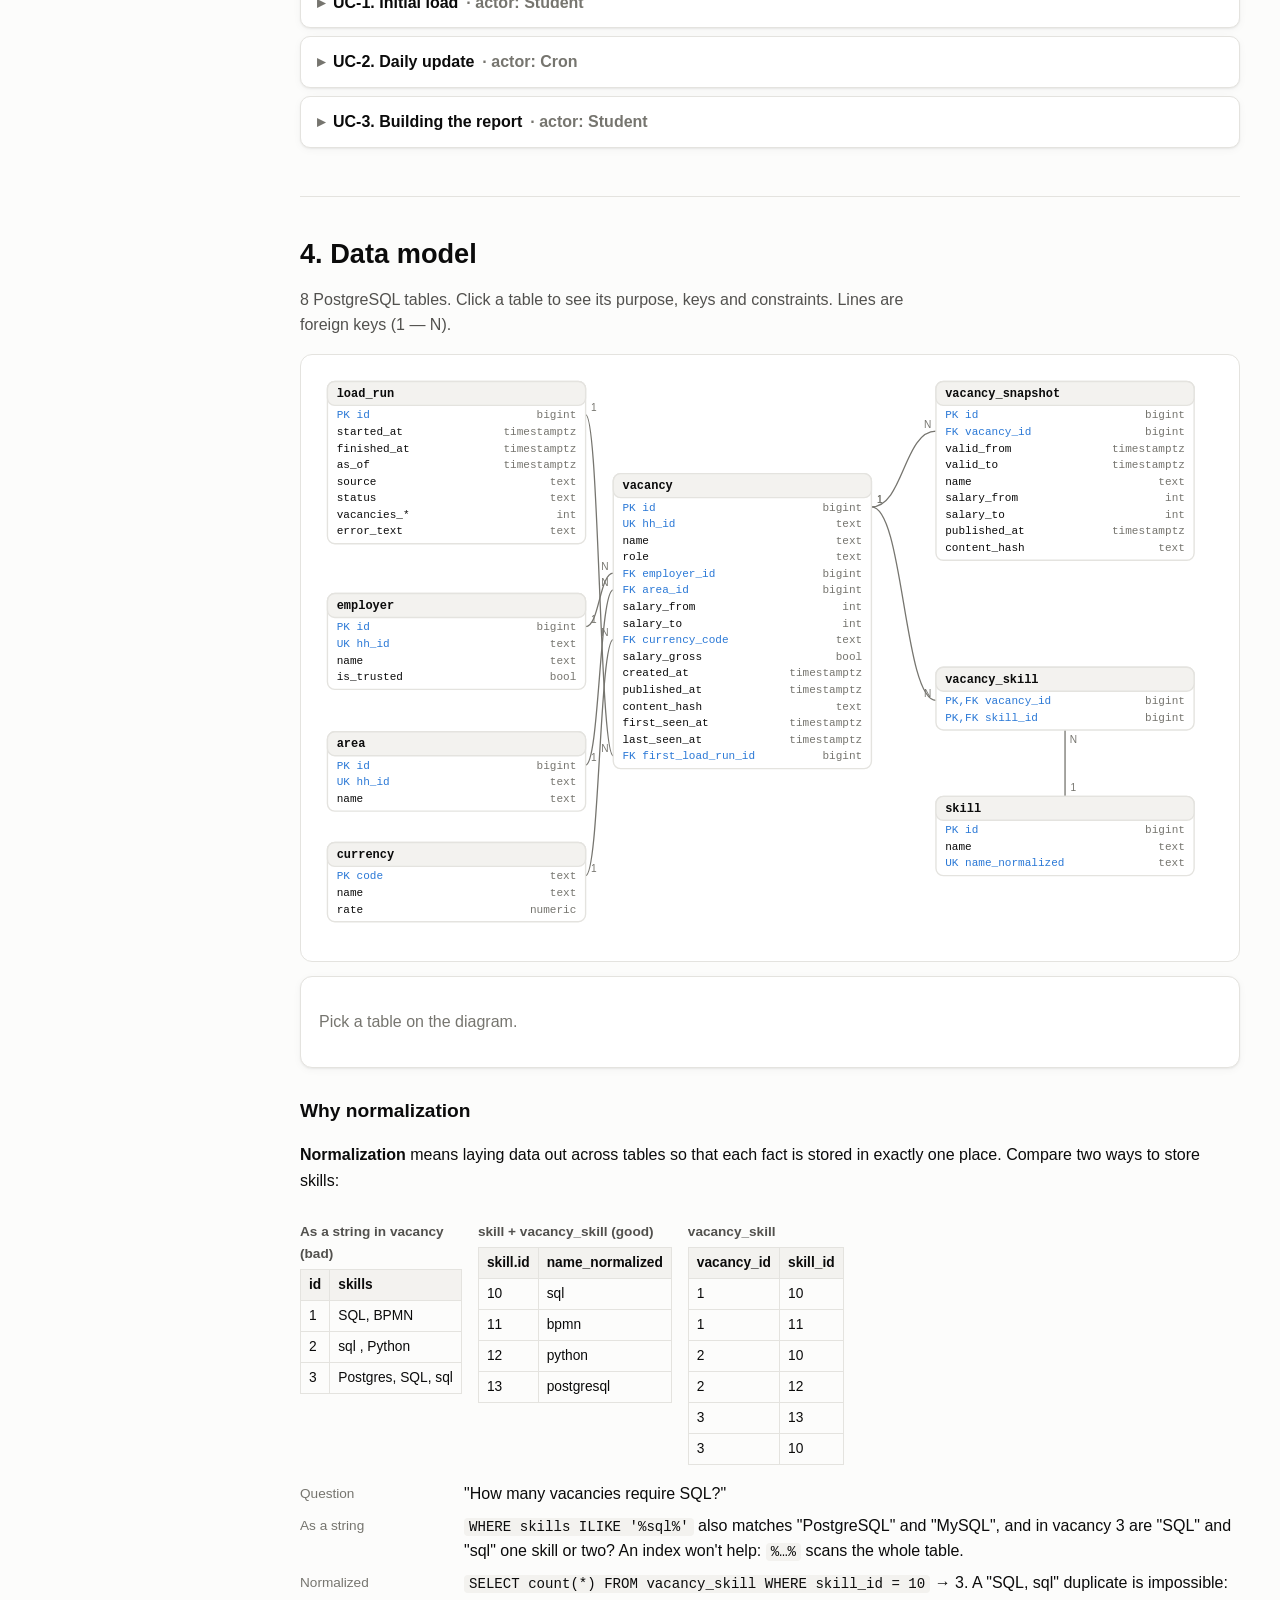
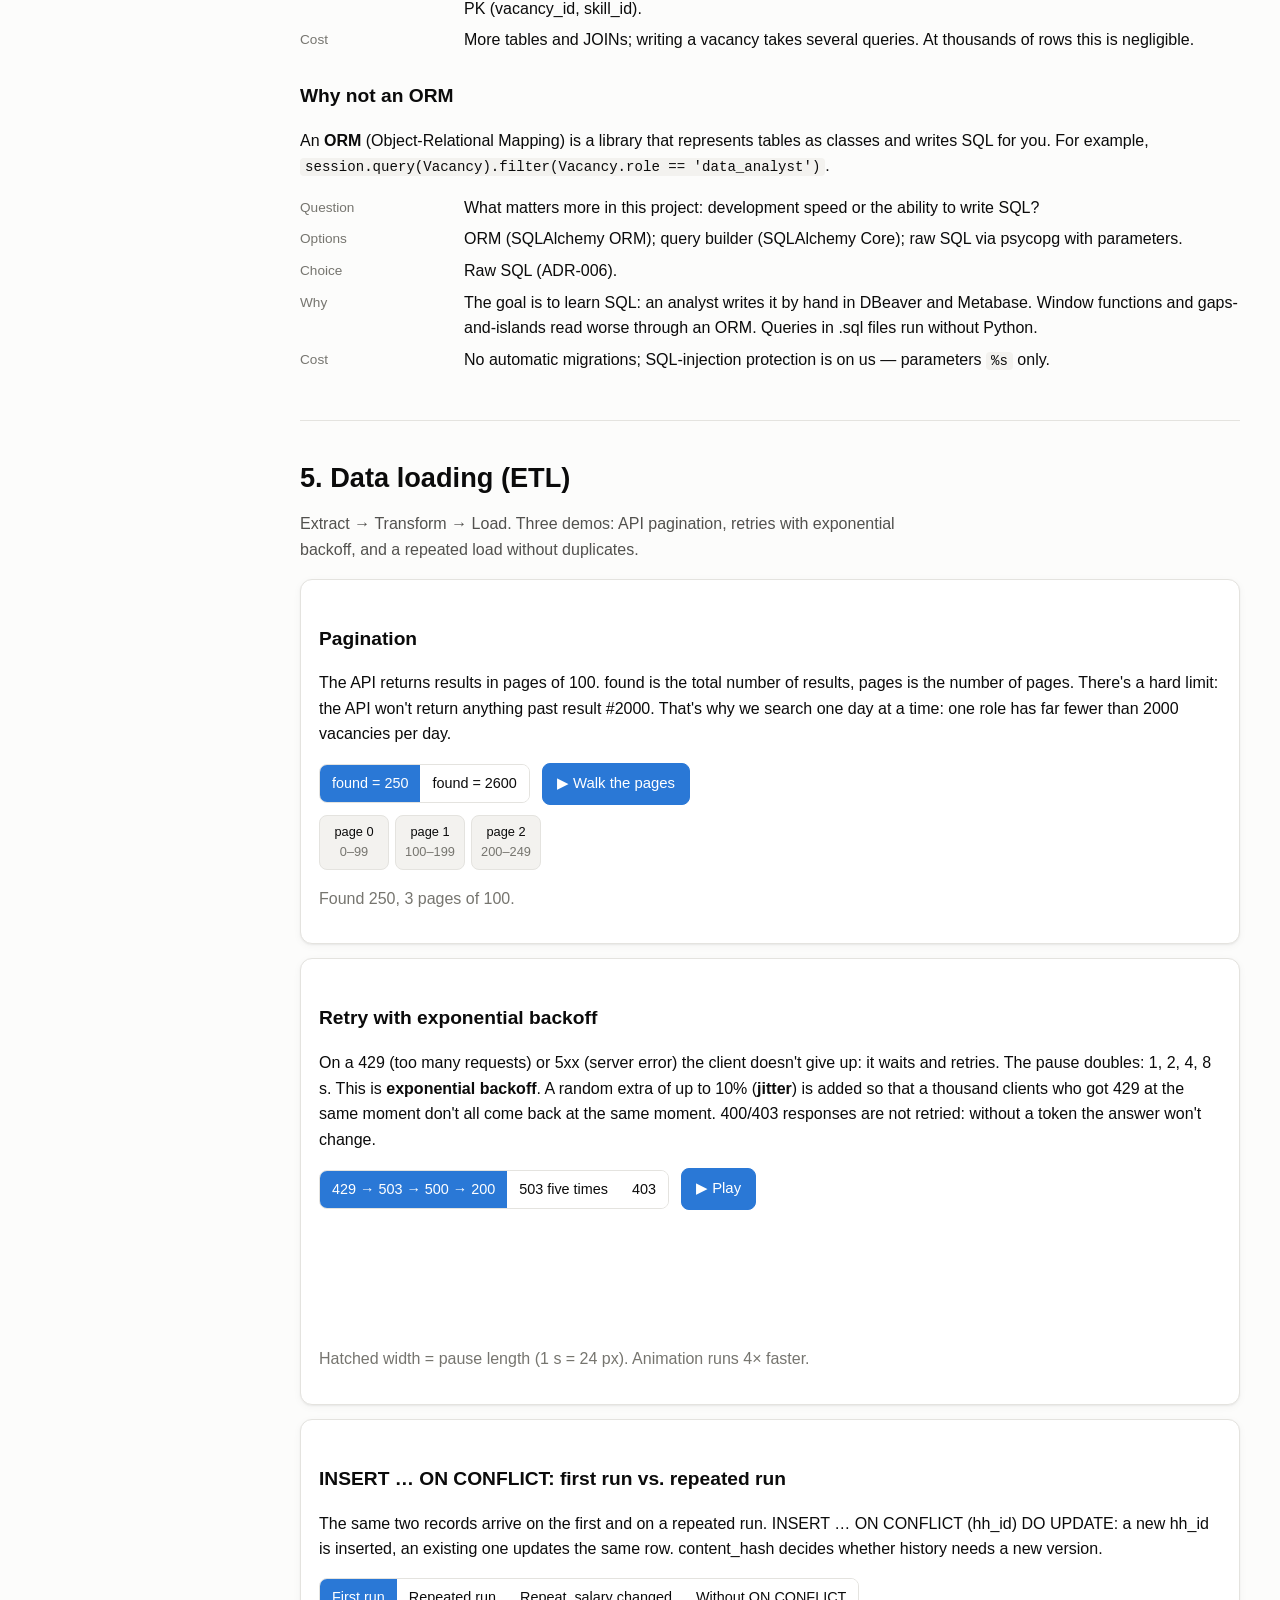
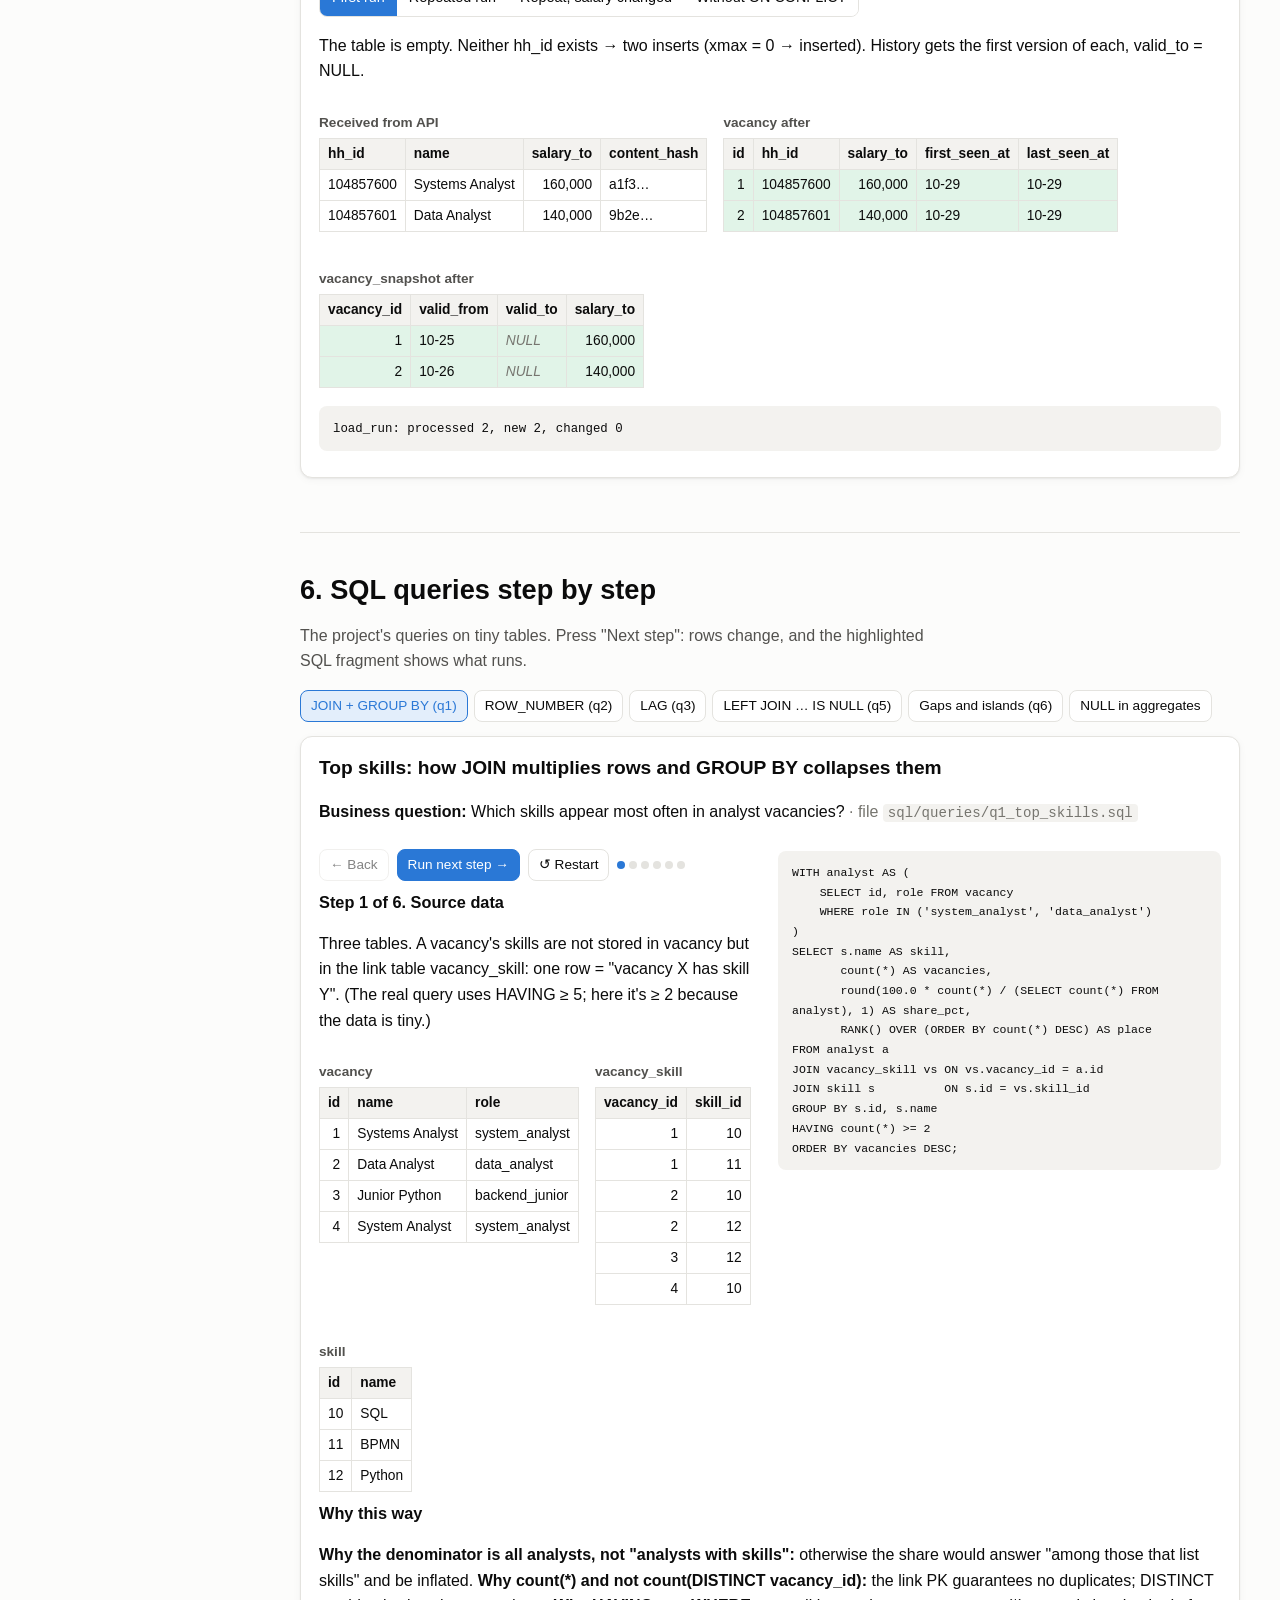
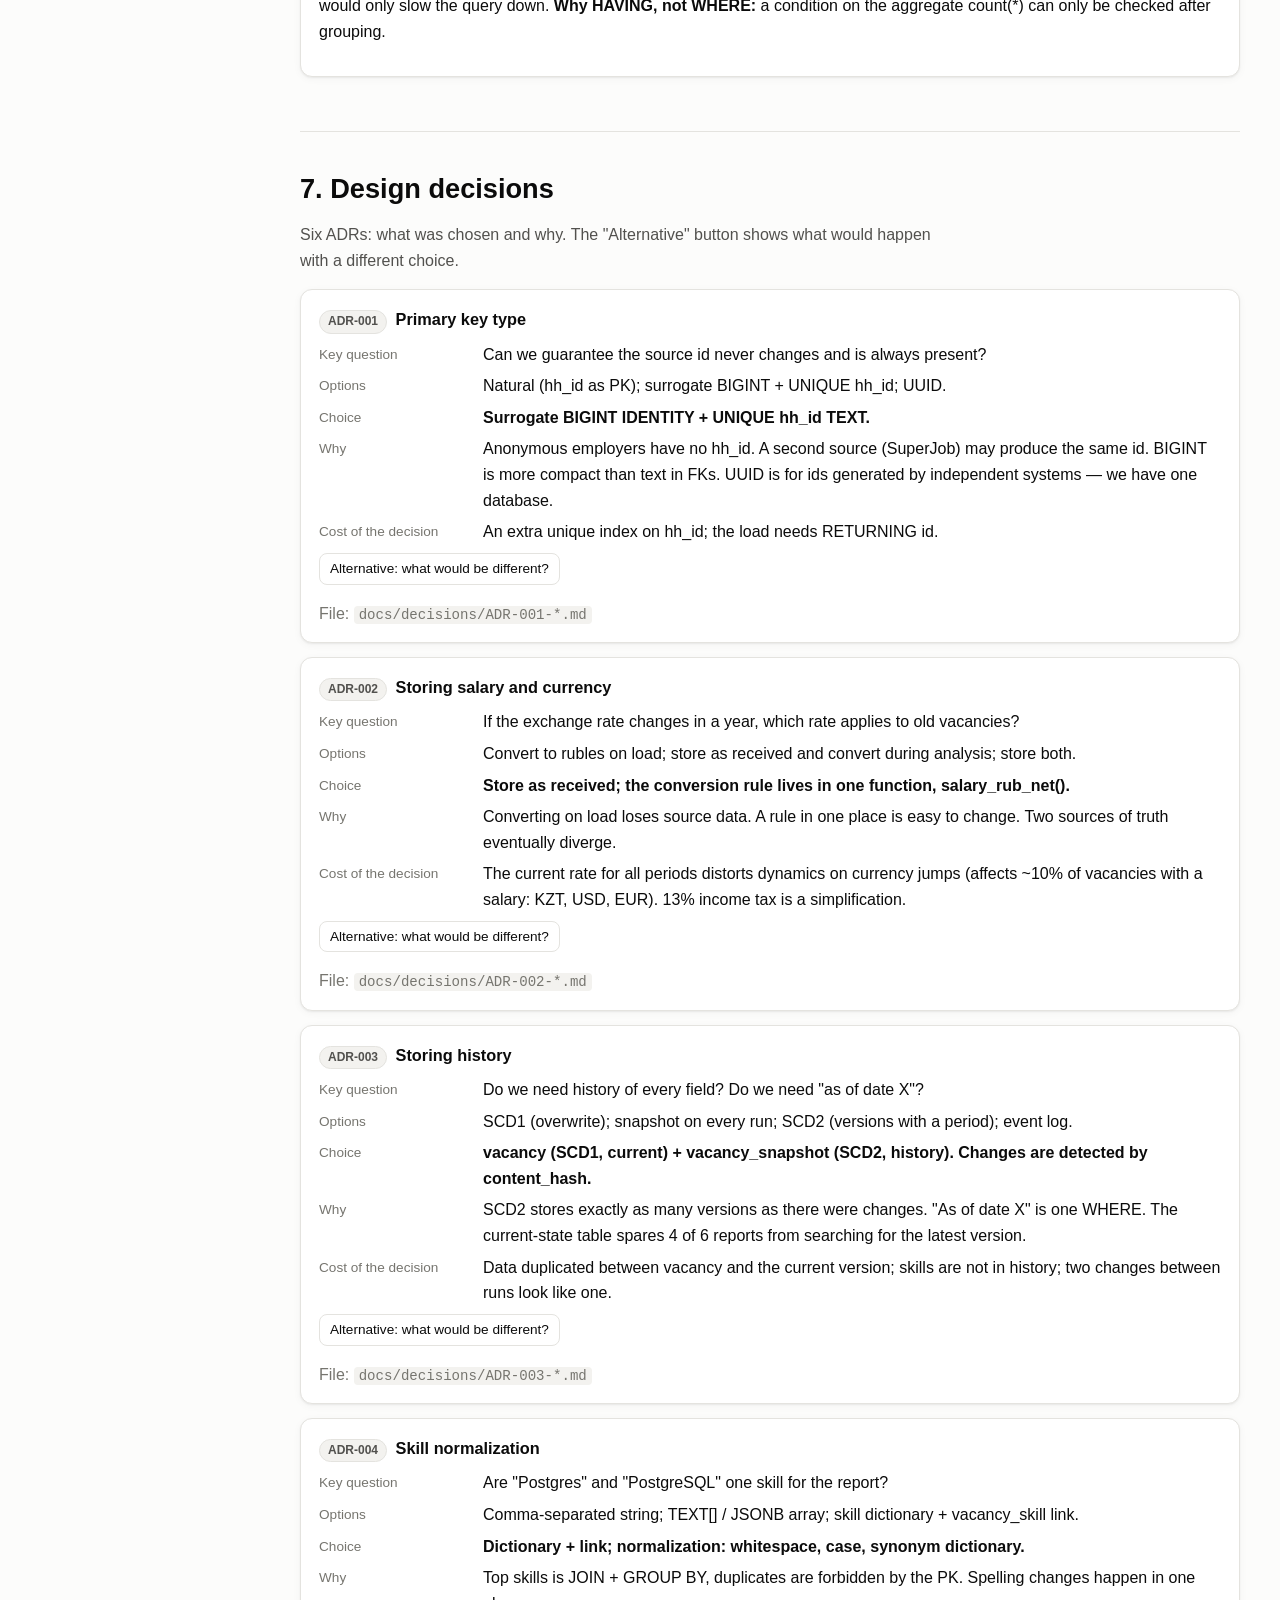
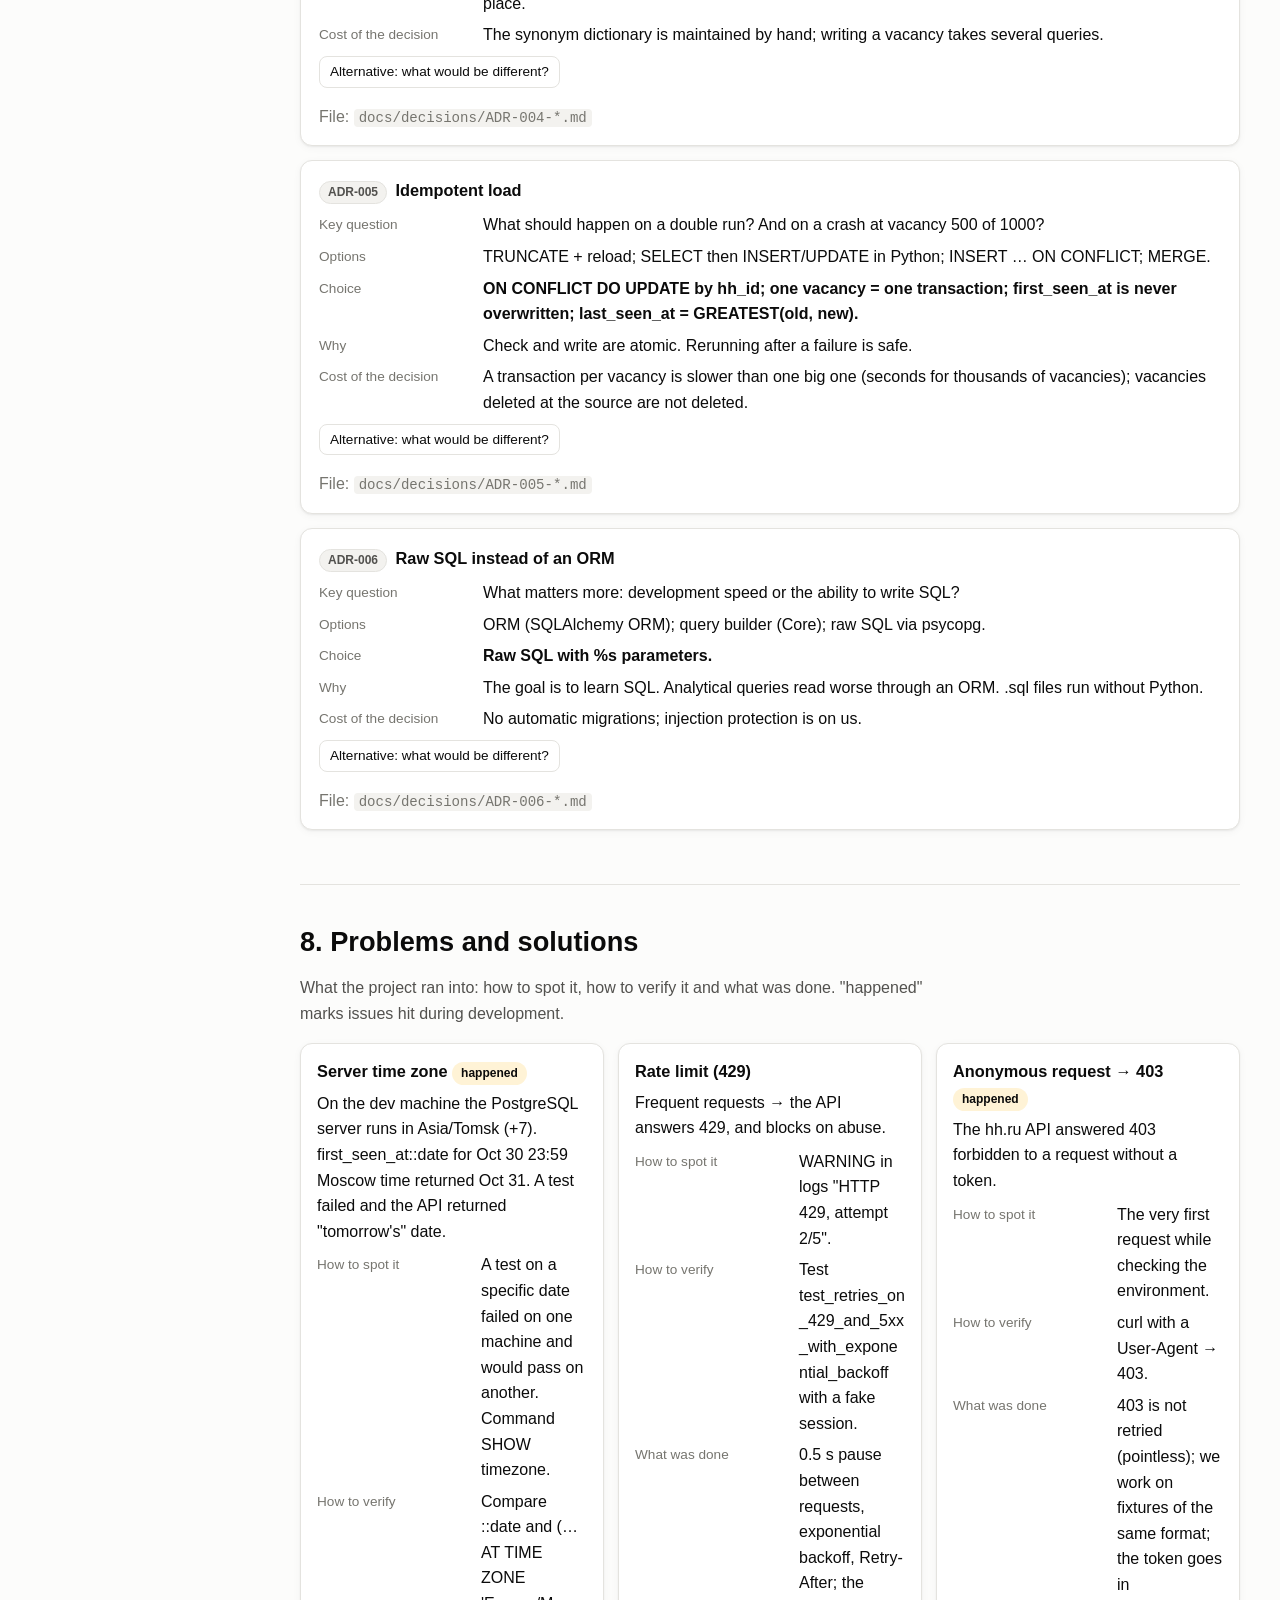
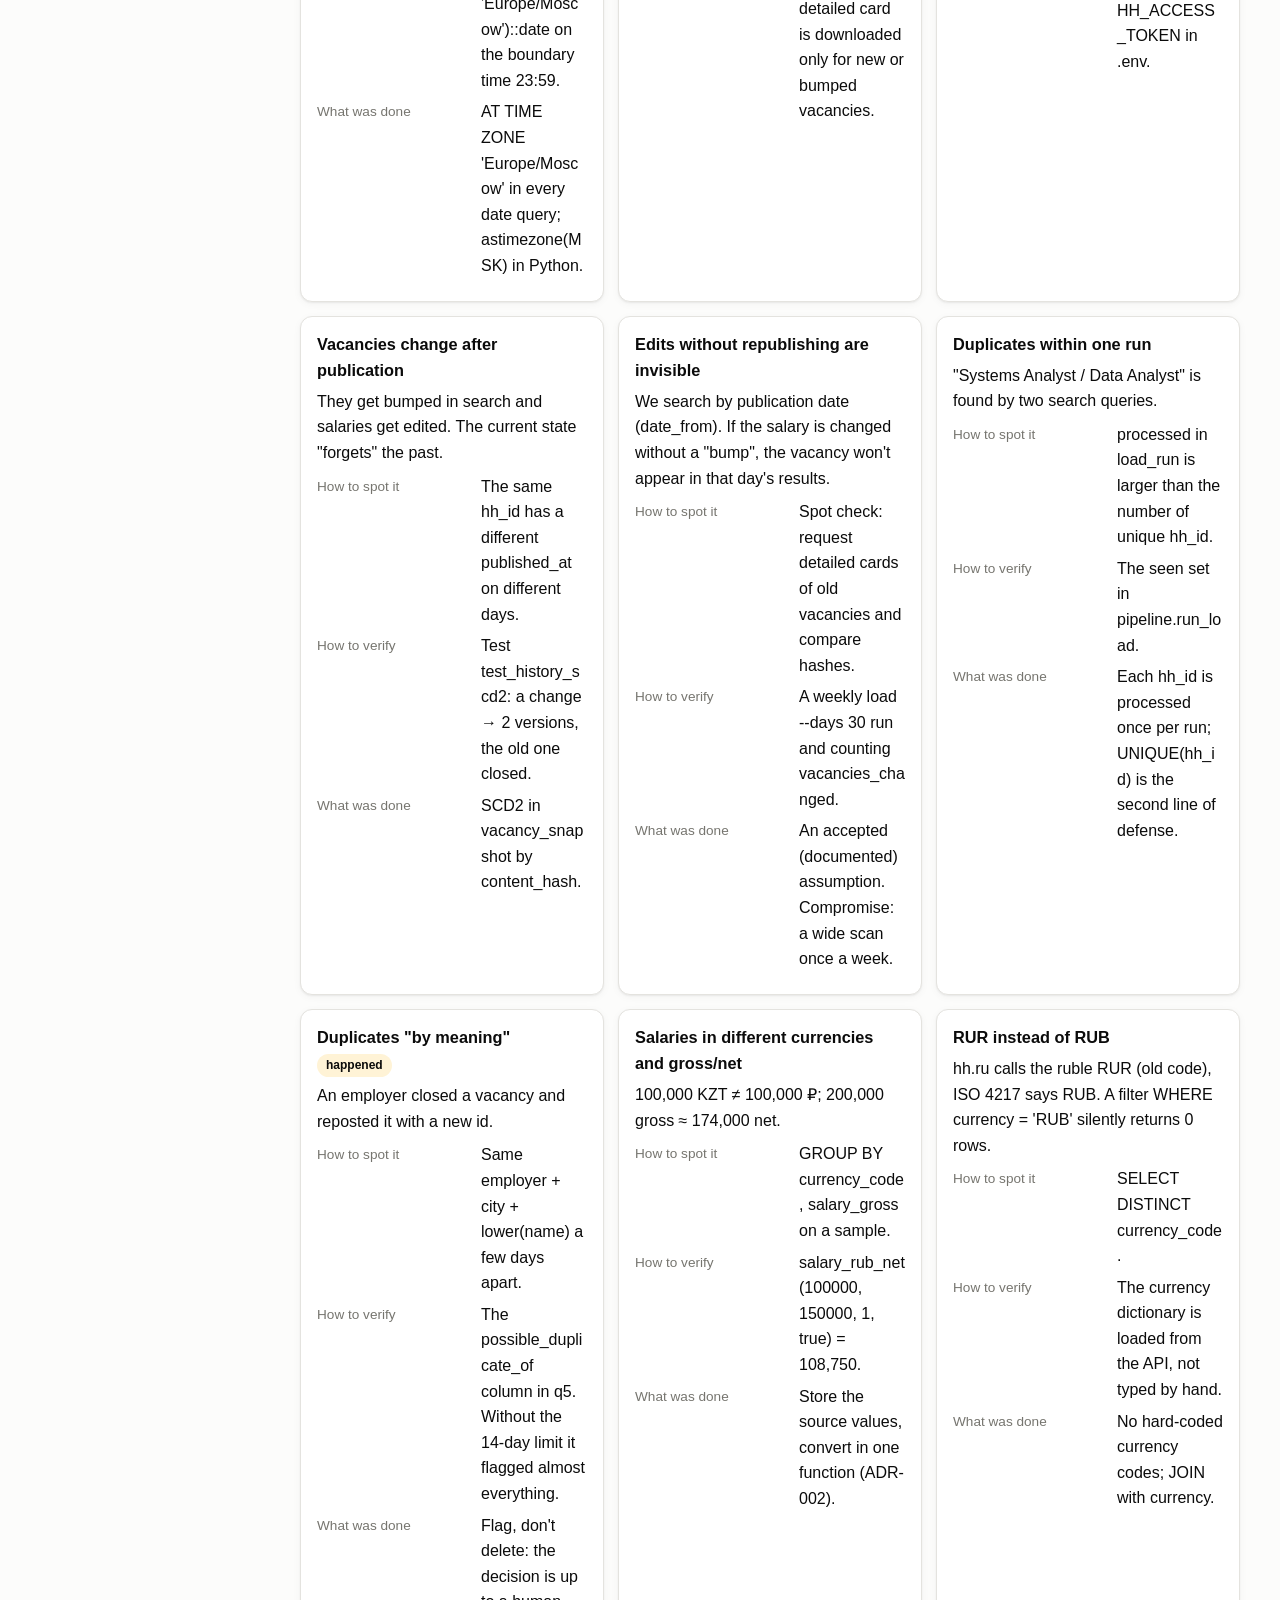
==== commit 65716c12: "Демо как витрина проекта: 8 разделов, README без учебных материалов" ====
--- a/index.html
+++ b/index.html
@@ -35,12 +35,10 @@
     <div class="panel" id="mapDetails"><p class="muted" data-i18n="mapPlaceholder"></p></div>
   </section>
 
-  <section id="thinking" class="section">
-    <h1 data-i18n="h_thinking"></h1>
-    <p class="lead" data-i18n="lead_thinking"></p>
-    <div id="thinkingSteps"></div>
-    <h2 data-i18n="h2_mistakes"></h2>
-    <div id="mistakes" class="cards"></div>
+  <section id="charts" class="section">
+    <h1 data-i18n="h_charts"></h1>
+    <p class="lead" data-i18n="lead_charts"></p>
+    <div id="chartList"></div>
   </section>
 
   <section id="requirements" class="section">
@@ -50,8 +48,6 @@
     <div id="stories" class="cards"></div>
     <h2 data-i18n="h2_usecases"></h2>
     <div id="usecases"></div>
-    <h2 data-i18n="h2_reqQuiz"></h2>
-    <div id="reqQuiz"></div>
   </section>
 
   <section id="model" class="section">
@@ -75,45 +71,16 @@
     <div id="sqlLesson"></div>
   </section>
 
-  <section id="glossary" class="section">
-    <h1 data-i18n="h_glossary"></h1>
-    <input type="search" id="glossarySearch" class="search" data-i18n-placeholder="glossarySearch" aria-label="Search">
-    <p class="muted" id="glossaryCount"></p>
-    <div id="glossaryList" class="glossary"></div>
-  </section>
-
   <section id="decisions" class="section">
     <h1 data-i18n="h_decisions"></h1>
     <p class="lead" data-i18n="lead_decisions"></p>
     <div id="adrList"></div>
   </section>
 
-  <section id="charts" class="section">
-    <h1 data-i18n="h_charts"></h1>
-    <p class="lead" data-i18n="lead_charts"></p>
-    <div id="chartList"></div>
-  </section>
-
   <section id="pitfalls" class="section">
     <h1 data-i18n="h_pitfalls"></h1>
     <p class="lead" data-i18n="lead_pitfalls"></p>
     <div id="pitfallList" class="cards"></div>
-  </section>
-
-  <section id="interview" class="section">
-    <h1 data-i18n="h_interview"></h1>
-    <p class="lead" data-i18n="lead_interview"></p>
-    <div class="row gap wrap" id="interviewFilters"></div>
-    <div id="interviewList"></div>
-  </section>
-
-  <section id="selfcheck" class="section">
-    <h1 data-i18n="h_selfcheck"></h1>
-    <p class="lead" data-i18n="lead_selfcheck"></p>
-    <div class="score" id="quizScore"></div>
-    <div id="quizList"></div>
-    <h2 data-i18n="h2_tasks"></h2>
-    <div id="taskList"></div>
   </section>
 
   <footer class="footer muted" data-i18n="footer"></footer>
